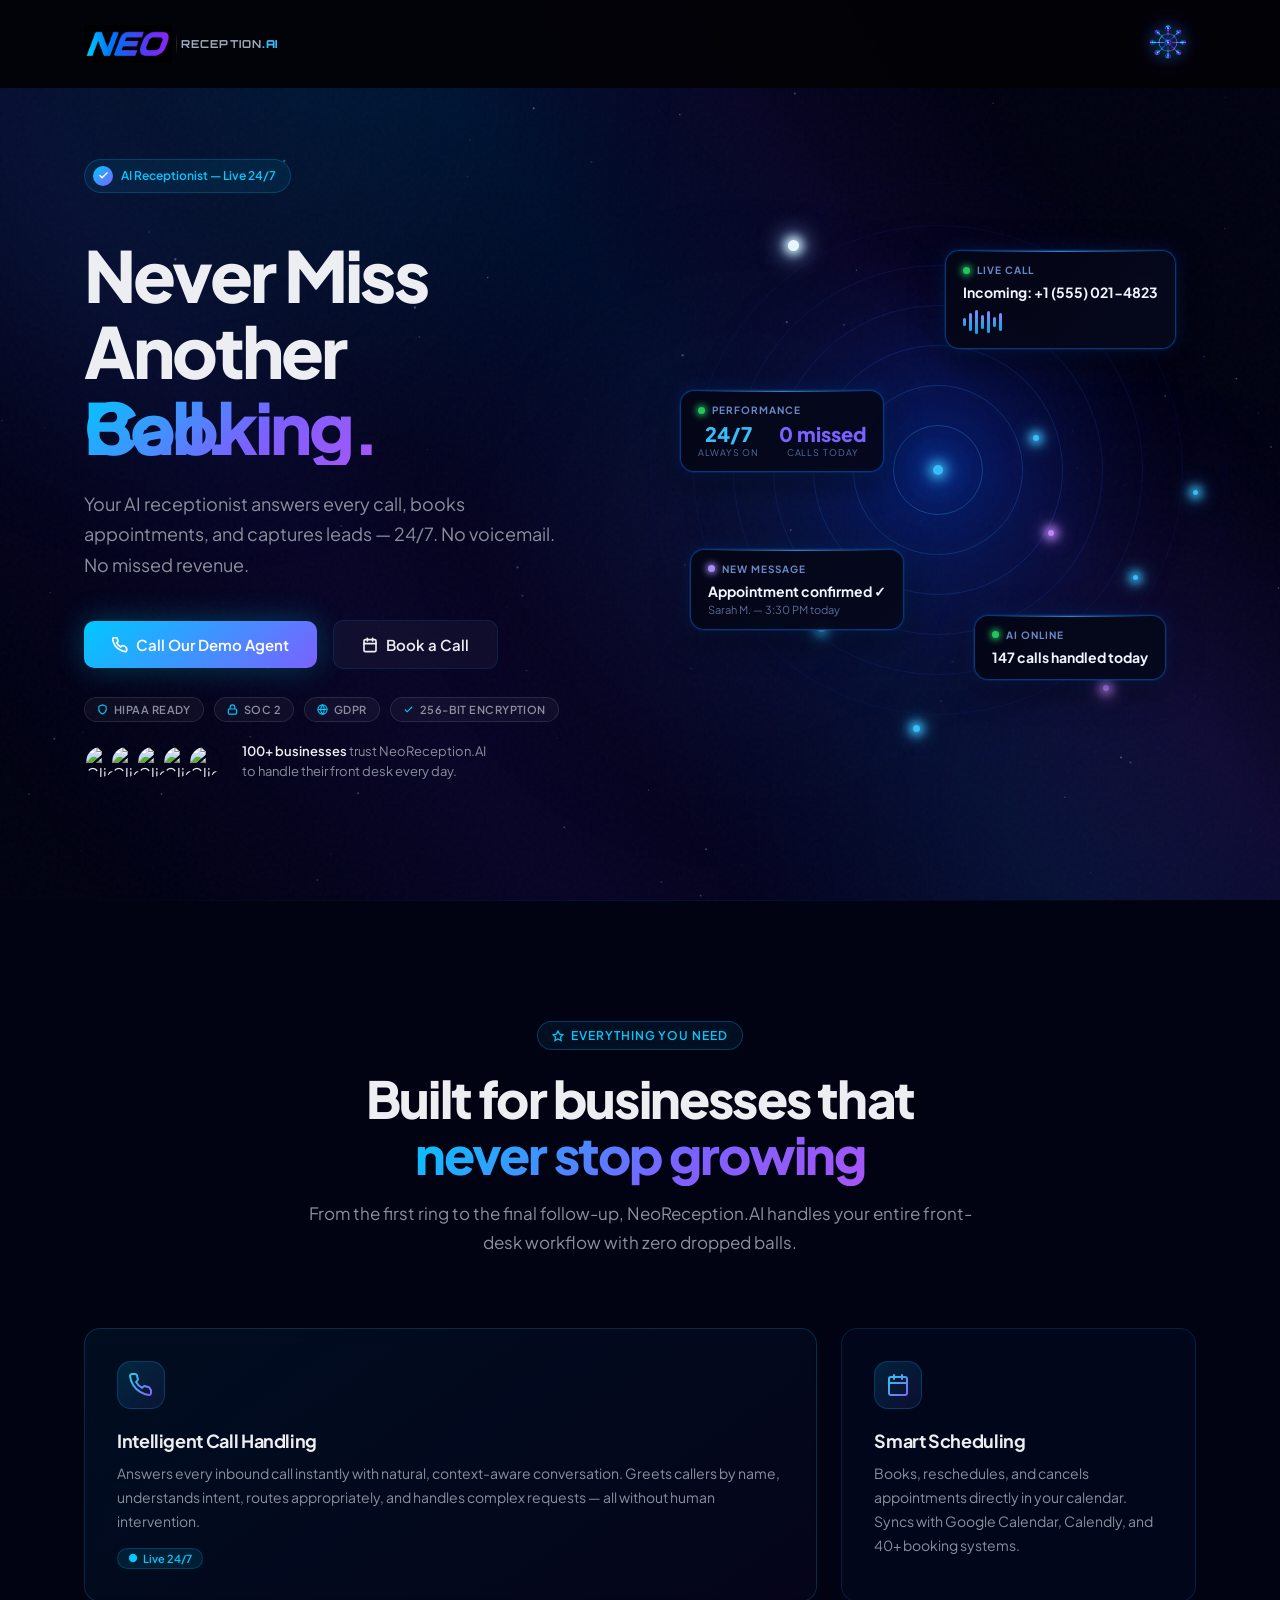
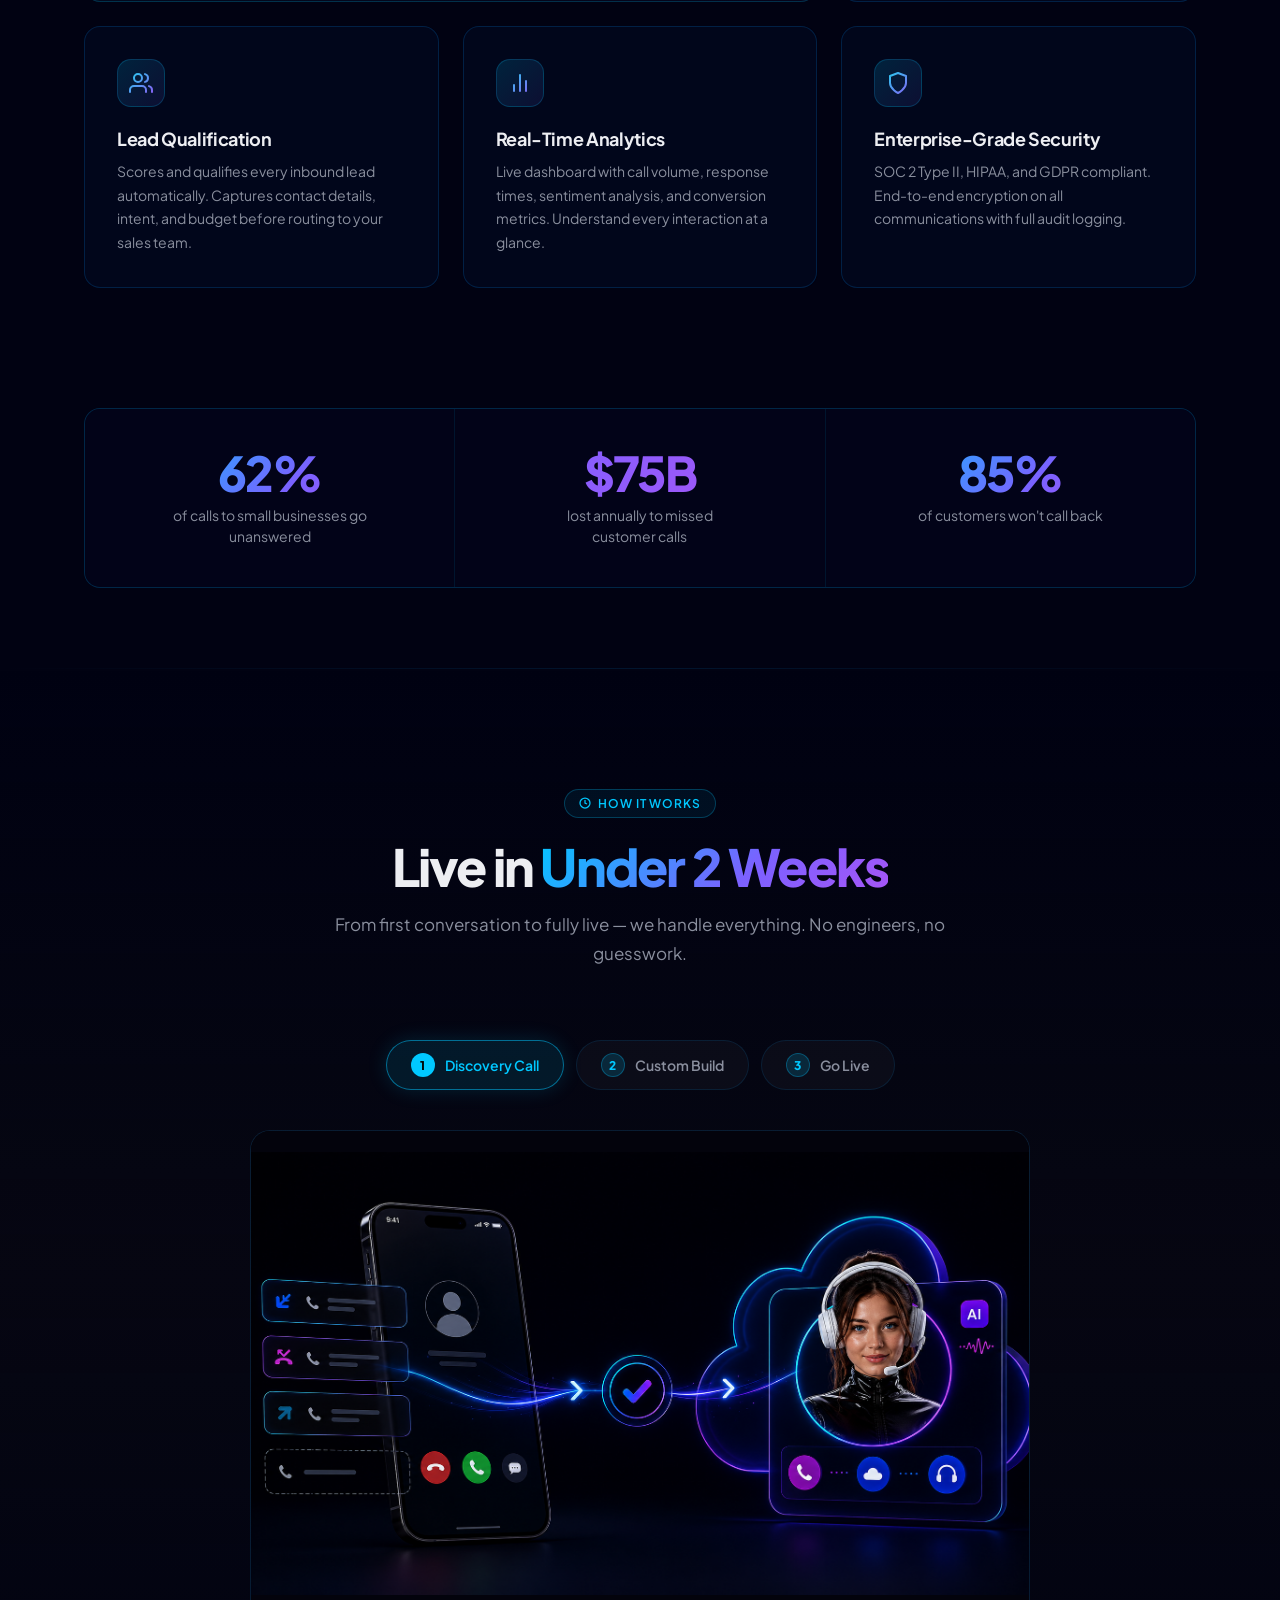
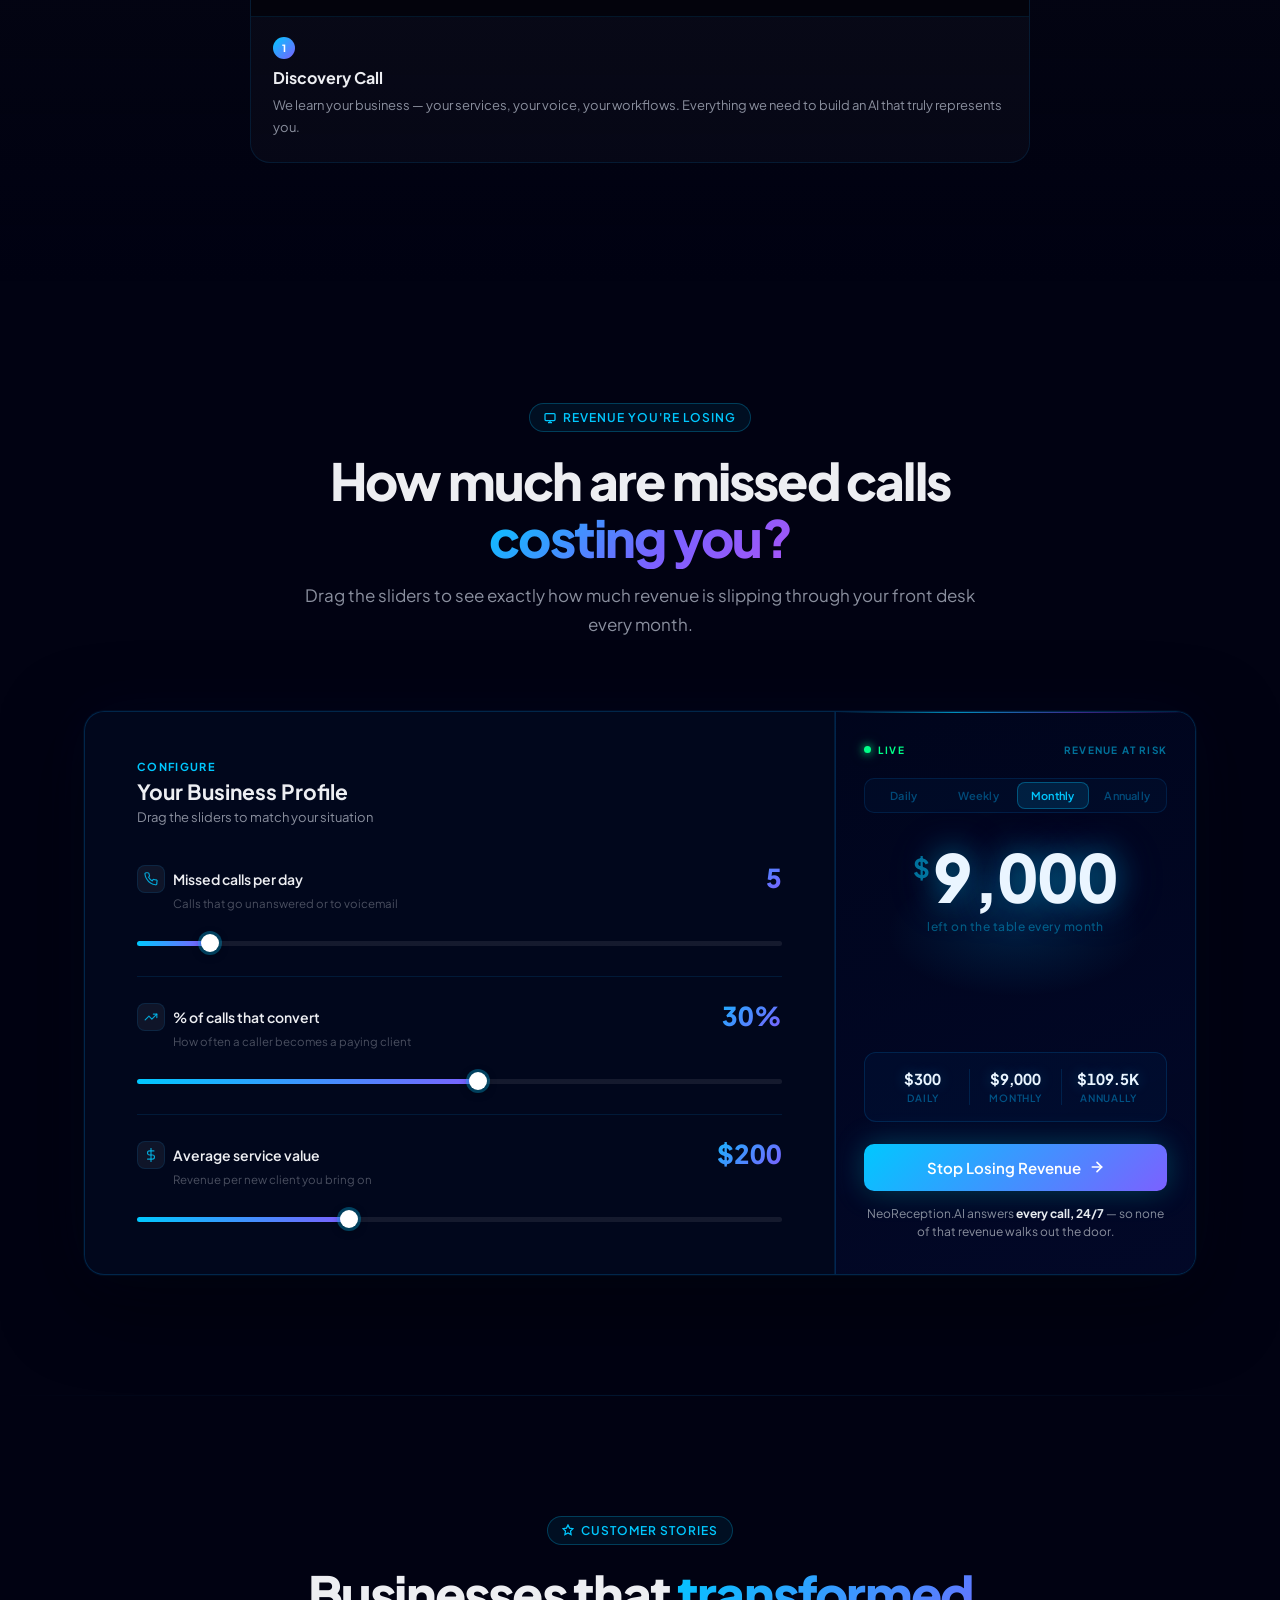
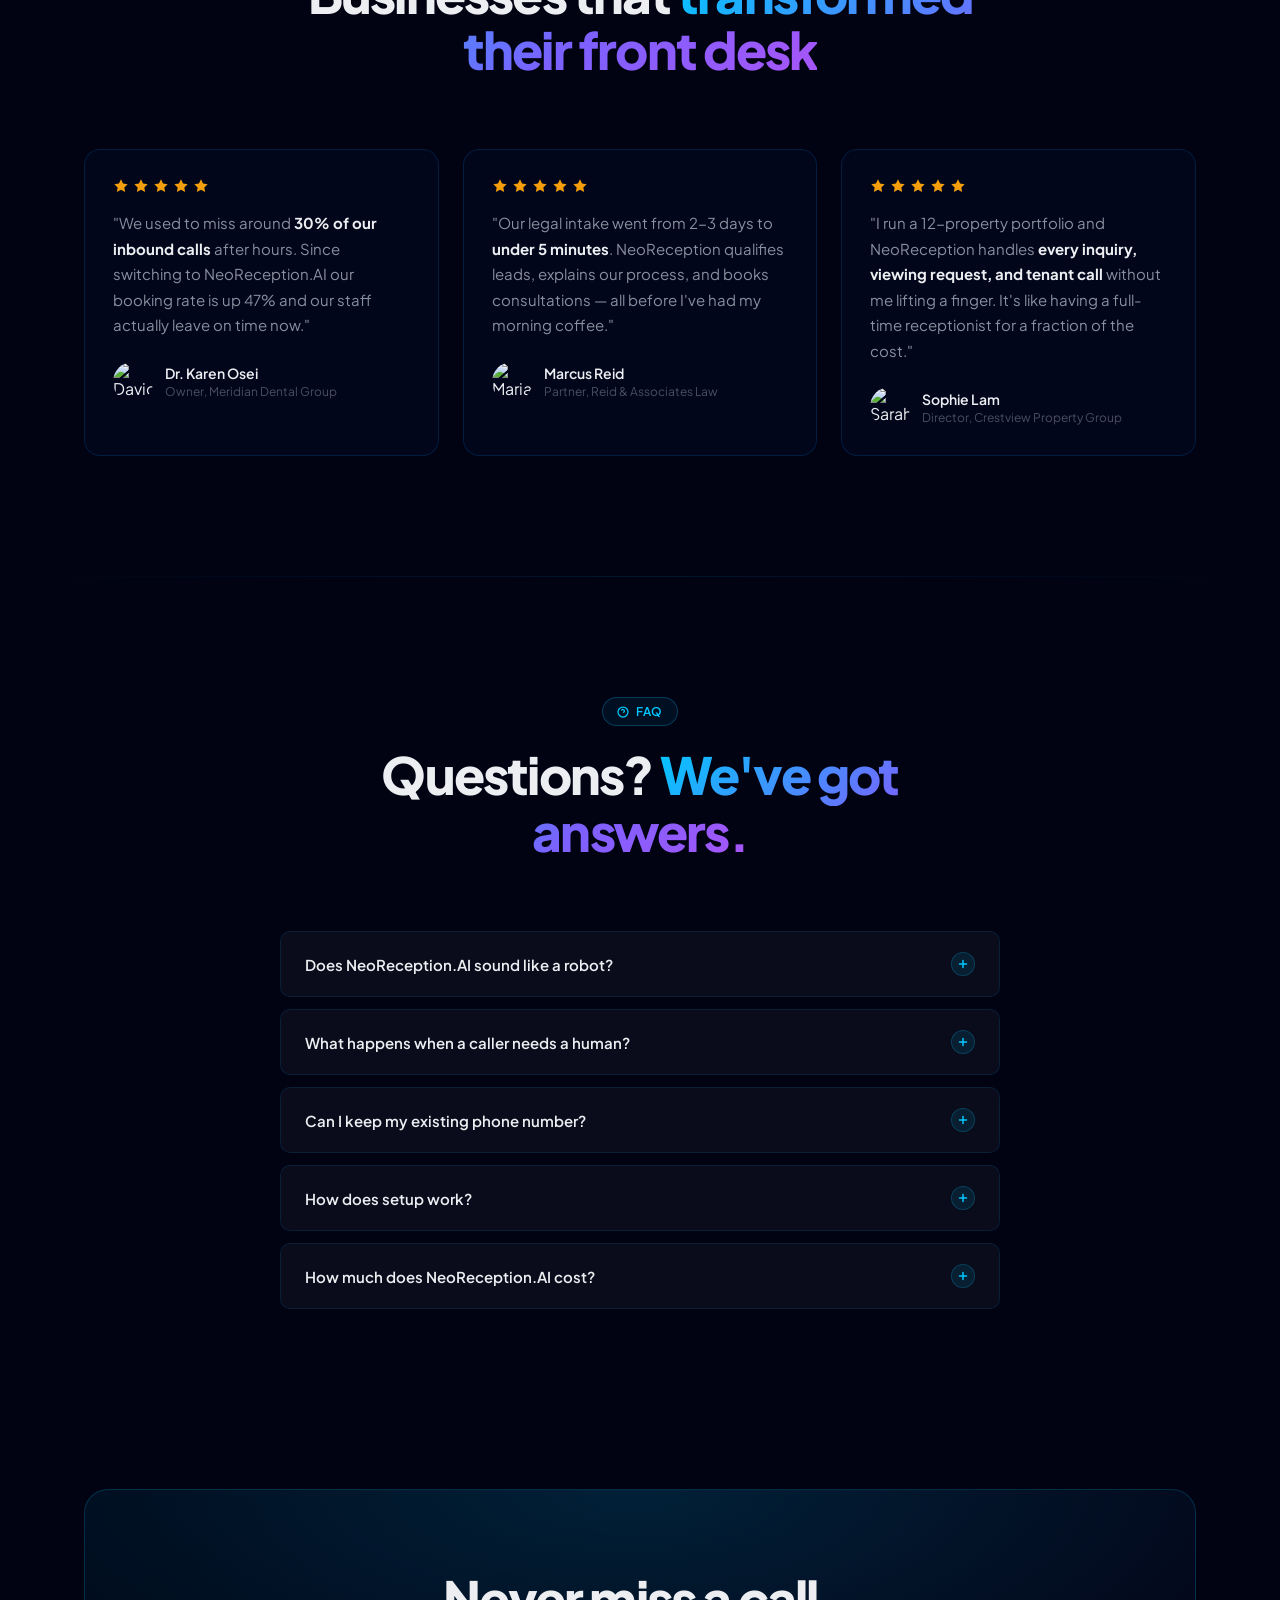
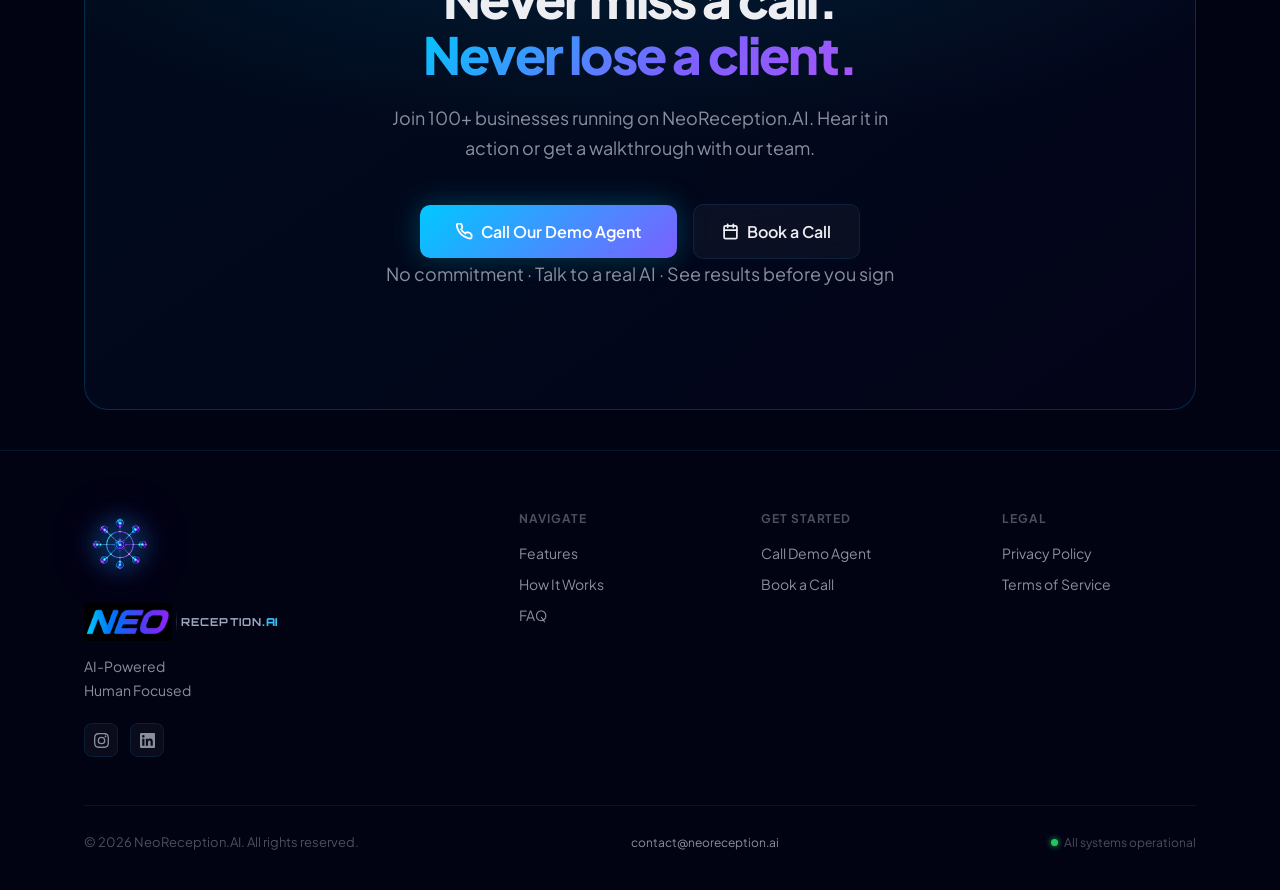
==== index.html @ f6f769c9 "Switch to transparent-bg logo PNG, remove mix-blend-mode, bigger size Use Neo_New_Logo_Symbol-remove" ====
<!DOCTYPE html>
<html lang="en">
<head>
  <meta charset="UTF-8" />
  <meta name="viewport" content="width=device-width, initial-scale=1.0" />
  <title>NeoReception.AI — The Future of Front Desk</title>
  <link rel="preconnect" href="https://fonts.googleapis.com" />
  <link rel="preconnect" href="https://fonts.gstatic.com" crossorigin />
  <link href="https://fonts.googleapis.com/css2?family=Plus+Jakarta+Sans:ital,wght@0,300;0,400;0,500;0,600;0,700;0,800;1,400&family=Exo+2:ital,wght@1,800&family=Orbitron:wght@700;900&display=swap" rel="stylesheet" />
  <style>
    *, *::before, *::after { box-sizing: border-box; margin: 0; padding: 0; }

    :root {
      --bg-deep:    #010212;
      --bg-base:    #020318;
      --bg-elevated:#040522;
      --bg-card:    rgba(255,255,255,0.04);
      --border:     rgba(0,160,255,0.12);
      --border-hi:  rgba(0,200,255,0.22);
      --fg:         #EDEEF2;
      --fg-muted:   #8A8F9E;
      --fg-subtle:  #4A4F60;
      --accent:     #00C8FF;
      --accent-2:   #7B61FF;
      --accent-3:   #A855F7;
      --glow-cyan:  rgba(0,200,255,0.18);
      --glow-violet:rgba(123,97,255,0.18);
      --radius:     16px;
      --radius-sm:  10px;
      --ease:       cubic-bezier(0.16,1,0.3,1);
      --font:       'Plus Jakarta Sans', sans-serif;
    }

    html { scroll-behavior: smooth; }

    /* ─── WORD CYCLE ─── */
    .word-cycle {
      display: inline-grid;
    }
    .word-cycle .word {
      grid-area: 1/1;
      opacity: 0;
      transition: opacity 0.55s var(--ease);
      white-space: nowrap;
      background: linear-gradient(135deg, var(--accent) 0%, var(--accent-2) 60%, var(--accent-3) 100%);
      -webkit-background-clip: text;
      -webkit-text-fill-color: transparent;
      background-clip: text;
    }
    .word-cycle .word.active  { opacity: 1; }
    .word-cycle .word.leaving { opacity: 0; }

    /* ─── TRUST BADGES ─── */
    .trust-badges {
      display: flex;
      align-items: center;
      gap: 10px;
      flex-wrap: wrap;
      margin-top: 28px;
    }
    .trust-badge {
      display: flex;
      align-items: center;
      gap: 6px;
      padding: 5px 12px;
      border: 1px solid rgba(255,255,255,0.1);
      border-radius: 999px;
      background: rgba(255,255,255,0.04);
      font-size: 11px;
      font-weight: 600;
      color: var(--fg-muted);
      letter-spacing: 0.04em;
      text-transform: uppercase;
      transition: border-color 0.2s, color 0.2s;
    }
    .trust-badge:hover { border-color: rgba(0,200,255,0.3); color: var(--fg); }
    .trust-badge svg { color: var(--accent); flex-shrink: 0; }

    /* ─── COUNTER ─── */
    .counter { display: inline-block; }

    /* ─── CARD GLOW BORDER ─── */
    .feat-card {
      --glow: 0;
    }
    .feat-card::after {
      content: '';
      position: absolute;
      inset: -1px;
      border-radius: calc(var(--radius) + 1px);
      background: linear-gradient(135deg, rgba(0,200,255,var(--glow)), rgba(123,97,255,var(--glow)));
      z-index: -1;
      transition: --glow 0.3s;
      pointer-events: none;
    }

    /* ─── GRADIENT LINE DIVIDER ─── */
    .glow-line {
      height: 1px;
      background: linear-gradient(to right, transparent, rgba(0,200,255,0.4), rgba(123,97,255,0.4), transparent);
      margin: 0;
      border: none;
    }

    /* ─── HERO BADGE ─── */
    .hero-badge {
      display: inline-flex;
      align-items: center;
      gap: 8px;
      background: rgba(0,200,255,0.08);
      border: 1px solid rgba(0,200,255,0.2);
      border-radius: 999px;
      padding: 6px 14px 6px 8px;
      font-size: 12px;
      font-weight: 600;
      color: var(--accent);
      margin-bottom: 20px;
      animation: badge-pulse 3s ease-in-out infinite;
    }
    .hero-badge-dot {
      width: 20px;
      height: 20px;
      border-radius: 50%;
      background: linear-gradient(135deg, var(--accent), var(--accent-2));
      display: flex;
      align-items: center;
      justify-content: center;
      flex-shrink: 0;
    }
    @keyframes badge-pulse {
      0%,100% { box-shadow: 0 0 0 0 rgba(0,200,255,0.3); }
      50%      { box-shadow: 0 0 0 6px rgba(0,200,255,0); }
    }

    /* ─── SCROLL PROGRESS BAR ─── */
    .scroll-progress {
      position: fixed;
      top: 0;
      left: 0;
      height: 2px;
      background: linear-gradient(to right, var(--accent), var(--accent-2), var(--accent-3));
      z-index: 200;
      width: 0%;
      transition: width 0.1s linear;
    }

    body {
      font-family: var(--font);
      background: var(--bg-deep);
      color: var(--fg);
      overflow-x: hidden;
      -webkit-font-smoothing: antialiased;
    }

    /* ─── SCROLLBAR ─── */
    ::-webkit-scrollbar { width: 6px; }
    ::-webkit-scrollbar-track { background: var(--bg-base); }
    ::-webkit-scrollbar-thumb { background: rgba(0,200,255,0.3); border-radius: 3px; }

    /* ─── SELECTION ─── */
    ::selection { background: rgba(0,200,255,0.25); color: #fff; }

    /* ─── NOISE OVERLAY ─── */
    body::before {
      content: '';
      position: fixed;
      inset: 0;
      background-image: url("data:image/svg+xml,%3Csvg viewBox='0 0 256 256' xmlns='http://www.w3.org/2000/svg'%3E%3Cfilter id='n'%3E%3CfeTurbulence type='fractalNoise' baseFrequency='0.9' numOctaves='4' stitchTiles='stitch'/%3E%3C/filter%3E%3Crect width='100%25' height='100%25' filter='url(%23n)' opacity='1'/%3E%3C/svg%3E");
      opacity: 0.025;
      pointer-events: none;
      z-index: 0;
    }

    /* ─── AMBIENT BLOBS ─── */
    .blob-wrap {
      position: fixed;
      inset: 0;
      pointer-events: none;
      overflow: hidden;
      z-index: 0;
    }
    .blob {
      position: absolute;
      border-radius: 50%;
      filter: blur(120px);
      opacity: 0.08;
      animation: float 20s ease-in-out infinite;
    }
    .blob-1 { width: 600px; height: 600px; background: var(--accent);   top: -200px; left: -100px; animation-duration: 22s; }
    .blob-2 { width: 500px; height: 500px; background: var(--accent-2); bottom: -150px; right: -100px; animation-duration: 18s; animation-delay: -7s; }
    .blob-3 { width: 350px; height: 350px; background: var(--accent-3); top: 40%; left: 45%; animation-duration: 26s; animation-delay: -12s; }

    @keyframes float {
      0%,100% { transform: translate(0,0) scale(1); }
      33%      { transform: translate(40px,-30px) scale(1.05); }
      66%      { transform: translate(-25px,25px) scale(0.97); }
    }

    /* ─── UTILITY ─── */
    .container { width: 100%; max-width: 1160px; margin: 0 auto; padding: 0 24px; position: relative; z-index: 1; }
    .gradient-text {
      background: linear-gradient(135deg, var(--accent) 0%, var(--accent-2) 60%, var(--accent-3) 100%);
      -webkit-background-clip: text;
      -webkit-text-fill-color: transparent;
      background-clip: text;
    }
    .tag {
      display: inline-flex;
      align-items: center;
      gap: 7px;
      font-size: 12px;
      font-weight: 600;
      letter-spacing: 0.08em;
      text-transform: uppercase;
      color: var(--accent);
      border: 1px solid rgba(0,200,255,0.25);
      background: rgba(0,200,255,0.07);
      padding: 6px 14px;
      border-radius: 999px;
    }
    .tag svg { flex-shrink: 0; }

    /* ─── BUTTONS ─── */
    .btn {
      display: inline-flex;
      align-items: center;
      gap: 8px;
      padding: 14px 28px;
      border-radius: var(--radius-sm);
      font-family: var(--font);
      font-size: 15px;
      font-weight: 600;
      cursor: pointer;
      transition: all 0.25s var(--ease);
      text-decoration: none;
      border: none;
      position: relative;
      overflow: hidden;
    }
    .btn::after {
      content: '';
      position: absolute;
      inset: 0;
      background: rgba(255,255,255,0);
      transition: background 0.2s;
    }
    .btn:hover::after { background: rgba(255,255,255,0.05); }
    .btn:active { transform: scale(0.98); }

    .btn-primary {
      background: linear-gradient(135deg, var(--accent) 0%, var(--accent-2) 100%);
      color: #fff;
      box-shadow: 0 0 30px rgba(0,200,255,0.3), 0 4px 20px rgba(0,0,0,0.4);
    }
    .btn-primary::before {
      content: '';
      position: absolute;
      top: 0; left: -100%;
      width: 60%;
      height: 100%;
      background: linear-gradient(90deg, transparent, rgba(255,255,255,0.18), transparent);
      transform: skewX(-20deg);
      transition: none;
    }
    .btn-primary:hover::before { left: 160%; transition: left 0.55s ease; }
    .btn-primary:hover { box-shadow: 0 0 50px rgba(0,200,255,0.45), 0 6px 30px rgba(0,0,0,0.5); transform: translateY(-1px); }

    .btn-ghost {
      background: var(--bg-card);
      color: var(--fg);
      border: 1px solid var(--border);
      backdrop-filter: blur(12px);
    }
    .btn-ghost:hover { border-color: var(--border-hi); background: rgba(255,255,255,0.07); }

    /* ─── NAV ─── */
    nav {
      position: fixed;
      top: 0;
      left: 0;
      right: 0;
      z-index: 100;
      padding: 16px 0;
      background: rgba(3,3,6,0.92);
      backdrop-filter: blur(20px);
      -webkit-backdrop-filter: blur(20px);
      transition: all 0.4s var(--ease);
    }
    nav.scrolled {
      background: rgba(3,3,6,0.97);
      border-bottom: 1px solid var(--border);
      padding: 12px 0;
    }
    .nav-inner {
      display: flex;
      align-items: center;
      justify-content: space-between;
    }
    .logo {
      display: flex;
      align-items: center;
      gap: 3px;
      text-decoration: none;
    }
    .logo-img-wrap {
      display: inline-flex;
      align-items: center;
      line-height: 0;
      flex-shrink: 0;
    }
    .logo-img {
      height: 38px;
      width: auto;
      display: block;
    }
    /* Keep these for footer fallback / legacy */
    .logo-neo {
      font-family: 'Exo 2', sans-serif;
      font-size: 36px;
      font-weight: 800;
      font-style: italic;
      letter-spacing: -0.02em;
      background: linear-gradient(90deg, #00D4FF 0%, #0055FF 42%, #7B2FFF 100%);
      -webkit-background-clip: text;
      -webkit-text-fill-color: transparent;
      background-clip: text;
      line-height: 1;
    }
    .logo-sep {
      width: 1px;
      height: 22px;
      background: linear-gradient(to bottom, transparent, rgba(255,255,255,0.15), transparent);
      flex-shrink: 0;
      margin: 0 1px;
    }
    .logo-name {
      display: flex;
      flex-direction: row;
      align-items: baseline;
      gap: 0;
      line-height: 1;
    }
    .logo-reception {
      font-family: 'Orbitron', sans-serif;
      font-size: 11px;
      font-weight: 700;
      color: rgba(210,225,245,0.75);
      letter-spacing: 0.1em;
      text-transform: uppercase;
    }
    .logo-ai {
      font-family: 'Orbitron', sans-serif;
      font-size: 11px;
      font-weight: 900;
      color: #38BDF8;
      letter-spacing: 0.06em;
      text-transform: uppercase;
    }
    .nav-links {
      display: flex;
      align-items: center;
      gap: 32px;
      list-style: none;
    }
    .nav-links a {
      font-size: 14px;
      font-weight: 500;
      color: var(--fg-muted);
      text-decoration: none;
      transition: color 0.2s;
    }
    .nav-links a:hover { color: var(--fg); }
    .nav-cta { display: flex; align-items: center; gap: 12px; }

    /* ─── HERO ─── */
    .hero {
      min-height: 100vh;
      display: flex;
      align-items: center;
      padding: 140px 0 100px;
      position: relative;
    }
    .hero-grid {
      display: grid;
      grid-template-columns: 1fr 1fr;
      gap: 80px;
      align-items: center;
    }
    .hero-eyebrow { margin-bottom: 24px; }
    .hero h1 {
      font-size: clamp(40px, 5.5vw, 72px);
      font-weight: 800;
      line-height: 1.08;
      letter-spacing: -0.04em;
      margin-bottom: 24px;
    }
    .hero-desc {
      font-size: 18px;
      color: var(--fg-muted);
      line-height: 1.7;
      max-width: 480px;
      margin-bottom: 40px;
    }
    .hero-actions {
      display: flex;
      align-items: center;
      gap: 16px;
      flex-wrap: wrap;
    }
    .hero-trust {
      margin-top: 48px;
      display: flex;
      align-items: center;
      gap: 20px;
      flex-wrap: wrap;
    }
    .trust-avatars {
      display: flex;
      align-items: center;
    }
    .trust-avatar {
      width: 34px;
      height: 34px;
      border-radius: 50%;
      border: 2px solid var(--bg-base);
      margin-left: -8px;
      overflow: hidden;
      flex-shrink: 0;
    }
    .trust-avatar img {
      width: 100%;
      height: 100%;
      object-fit: cover;
      display: block;
    }
    .trust-avatar:first-child { margin-left: 0; }
    .trust-text { font-size: 13px; color: var(--fg-muted); line-height: 1.5; }
    .trust-text strong { color: var(--fg); font-weight: 600; }

    /* ─── HERO VISUAL ─── */
    .hero-visual {
      position: relative;
      height: 560px;
      display: flex;
      align-items: center;
      justify-content: center;
      overflow: visible;
    }
    .hero-avatar {
      position: absolute;
      height: 120%;
      width: auto;
      bottom: -10%;
      left: 50%;
      transform: translateX(-50%);
      z-index: 2;
      mix-blend-mode: screen;
      pointer-events: none;
    }
    /* ─── AMBIENT GLOW ─── */
    /* ─── AMBIENT GLOW ─── */
    .orb-ambient {
      position: absolute;
      width: 380px;
      height: 380px;
      border-radius: 50%;
      background: radial-gradient(circle, rgba(0,70,220,0.42) 0%, rgba(0,50,180,0.22) 35%, rgba(0,30,140,0.07) 65%, transparent 80%);
      filter: blur(40px);
      animation: pulse-orb 7s ease-in-out infinite;
    }
    /* ─── CENTER DOT ─── */
    .orb {
      position: absolute;
      width: 10px;
      height: 10px;
      border-radius: 50%;
      background: #38BDF8;
      box-shadow:
        0 0 12px 4px rgba(56,189,248,0.95),
        0 0 30px 8px rgba(30,130,255,0.55),
        0 0 60px 16px rgba(10,80,230,0.25);
      z-index: 10;
      animation: pulse-orb 4s ease-in-out infinite;
    }
    @keyframes pulse-orb {
      0%,100% { opacity: 0.85; transform: scale(1); }
      50%      { opacity: 1;   transform: scale(1.1); }
    }

    /* ─── CONCENTRIC RINGS ─── */
    .orb-ring {
      position: absolute;
      border-radius: 50%;
      border: 1px solid rgba(50,110,255,0.22);
    }
    .r1 { width:  90px; height:  90px; animation: spin 60s  linear infinite;         border-color: rgba(56,189,248,0.28); }
    .r2 { width: 170px; height: 170px; animation: spin 90s  linear infinite reverse; border-color: rgba(50,150,255,0.22); }
    .r3 { width: 250px; height: 250px; animation: spin 120s linear infinite;         border-color: rgba(45,130,255,0.19); }
    .r4 { width: 330px; height: 330px; animation: spin 100s linear infinite reverse; border-color: rgba(40,110,255,0.15); }
    .r5 { width: 410px; height: 410px; animation: spin 140s linear infinite;         border-color: rgba(35, 92,230,0.12); }
    .r6 { width: 490px; height: 490px; animation: spin 115s linear infinite reverse; border-color: rgba(28, 76,210,0.09); }
    .r7 { width: 575px; height: 575px; animation: spin 170s linear infinite;         border-color: rgba(22, 60,190,0.07); }

    /* ─── GLOW DOTS ─── */
    .orb-dot {
      position: absolute;
      border-radius: 50%;
      z-index: 5;
      animation: dot-pulse 4s ease-in-out infinite;
    }
    .orb-dot.c { background: #38BDF8; box-shadow: 0 0 8px 4px rgba(56,189,248,0.85), 0 0 18px 6px rgba(56,189,248,0.4); }
    .orb-dot.p { background: #C084FC; box-shadow: 0 0 8px 4px rgba(192,132,252,0.85), 0 0 18px 6px rgba(192,132,252,0.4); }
    .orb-dot.w { background: #e8f6ff; box-shadow: 0 0 10px 4px rgba(210,240,255,0.95), 0 0 22px 8px rgba(150,200,255,0.55); }
    .d1  { width:11px; height:11px; top:calc(50% - 230px); left:calc(50% - 150px); animation-delay:0s; }
    .d2  { width: 8px; height: 8px; top:calc(50% - 190px); left:calc(50% + 200px); animation-delay:1.3s; }
    .d3  { width: 8px; height: 8px; top:calc(50% -  50px); left:calc(50% - 210px); animation-delay:0.7s; }
    .d4  { width: 6px; height: 6px; top:calc(50% -  35px); left:calc(50% +  95px); animation-delay:2.0s; }
    .d5  { width: 6px; height: 6px; top:calc(50% +  60px); left:calc(50% + 110px); animation-delay:0.4s; }
    .d6  { width: 7px; height: 7px; top:calc(50% + 155px); left:calc(50% - 120px); animation-delay:1.7s; }
    .d7  { width: 5px; height: 5px; top:calc(50% + 105px); left:calc(50% + 195px); animation-delay:0.9s; }
    .d8  { width: 7px; height: 7px; top:calc(50% + 255px); left:calc(50% -  25px); animation-delay:2.5s; }
    .d9  { width: 6px; height: 6px; top:calc(50% + 215px); left:calc(50% + 165px); animation-delay:1.1s; }
    .d10 { width: 5px; height: 5px; top:calc(50% +  20px); left:calc(50% + 255px); animation-delay:3.1s; }
    @keyframes dot-pulse {
      0%,100% { opacity: 0.55; transform: scale(1); }
      50%      { opacity: 1;   transform: scale(1.5); }
    }

    .ai-core {
      position: relative;
      z-index: 2;
      width: 120px;
      height: 120px;
      border-radius: 32px;
      background: linear-gradient(145deg, rgba(0,200,255,0.2), rgba(123,97,255,0.2));
      border: 1px solid rgba(0,200,255,0.3);
      backdrop-filter: blur(20px);
      display: flex;
      align-items: center;
      justify-content: center;
      box-shadow: 0 0 60px rgba(0,200,255,0.25), 0 0 120px rgba(123,97,255,0.15);
      animation: breathe 3s ease-in-out infinite;
    }
    @keyframes breathe {
      0%,100% { box-shadow: 0 0 60px rgba(0,200,255,0.25), 0 0 120px rgba(123,97,255,0.15); }
      50%      { box-shadow: 0 0 100px rgba(0,200,255,0.4),  0 0 180px rgba(123,97,255,0.25); }
    }

    /* ─── FLOATING CARDS ─── */
    .float-card {
      position: absolute;
      background: linear-gradient(135deg, rgba(4,6,22,0.96) 0%, rgba(6,8,28,0.94) 100%);
      border: 1px solid rgba(0,120,255,0.45);
      border-radius: 14px;
      backdrop-filter: blur(24px);
      -webkit-backdrop-filter: blur(24px);
      padding: 13px 17px;
      font-size: 13px;
      white-space: nowrap;
      z-index: 8;
      box-shadow:
        0 0 0 1px rgba(80,160,255,0.08),
        0 0 18px rgba(0,100,255,0.18),
        0 8px 32px rgba(0,0,0,0.55);
    }
    /* neon top-edge accent line */
    .float-card::before {
      content: '';
      position: absolute;
      top: 0; left: 16px; right: 16px;
      height: 1px;
      background: linear-gradient(to right, transparent, rgba(80,180,255,0.7), transparent);
      border-radius: 1px;
    }
    .fc-call  { top: 60px;  right: 20px;  animation: fc-float 5s ease-in-out infinite; }
    .fc-msg   { bottom: 120px; left: 10px; animation: fc-float 6s ease-in-out infinite 1.5s; }
    .fc-stats { top: 200px; left: 0px;    animation: fc-float 7s ease-in-out infinite 0.7s; }
    .fc-live  { bottom: 70px; right: 30px; animation: fc-float 4.5s ease-in-out infinite 2s; }

    @keyframes fc-float {
      0%,100% { transform: translateY(0px); }
      50%      { transform: translateY(-8px); }
    }
    .fc-header { display: flex; align-items: center; gap: 7px; margin-bottom: 7px; }
    .fc-dot { width: 7px; height: 7px; border-radius: 50%; background: #22c55e; box-shadow: 0 0 6px 2px rgba(34,197,94,0.8); animation: blink 1.5s ease-in-out infinite; flex-shrink: 0; }
    .fc-dot.yellow { background: #a78bfa; box-shadow: 0 0 6px 2px rgba(167,139,250,0.8); }
    @keyframes blink { 0%,100%{opacity:1} 50%{opacity:0.45} }
    .fc-label { font-size: 10px; font-weight: 700; color: rgba(140,180,255,0.75); text-transform: uppercase; letter-spacing: 0.1em; }
    .fc-value { font-weight: 700; color: #f0f6ff; font-size: 14px; line-height: 1.3; }
    .fc-sub   { font-size: 11px; color: rgba(160,190,255,0.55); margin-top: 3px; }
    .waveform {
      display: flex;
      align-items: center;
      gap: 3px;
      height: 26px;
      margin-top: 8px;
    }
    .wave-bar {
      width: 3px;
      border-radius: 2px;
      background: linear-gradient(to top, #0ea5e9, #818cf8);
      animation: wave 1.2s ease-in-out infinite;
    }
    .wave-bar:nth-child(1){height:8px;animation-delay:0s}
    .wave-bar:nth-child(2){height:18px;animation-delay:0.1s}
    .wave-bar:nth-child(3){height:24px;animation-delay:0.2s}
    .wave-bar:nth-child(4){height:14px;animation-delay:0.3s}
    .wave-bar:nth-child(5){height:22px;animation-delay:0.15s}
    .wave-bar:nth-child(6){height:10px;animation-delay:0.25s}
    .wave-bar:nth-child(7){height:18px;animation-delay:0.05s}
    @keyframes wave {
      0%,100% { transform: scaleY(1); }
      50%      { transform: scaleY(0.35); }
    }
    .stat-row { display: flex; gap: 20px; }
    .stat-item { text-align: center; }
    .stat-item .n { font-size: 20px; font-weight: 800; color: #38BDF8; line-height: 1.1; }
    .stat-item .l { font-size: 9px; color: rgba(140,180,255,0.6); text-transform: uppercase; letter-spacing: 0.1em; margin-top: 2px; }

    @keyframes spin { from{transform:rotate(0deg)} to{transform:rotate(360deg)} }

    /* ─── MARQUEE / LOGOS ─── */
    .logos-section {
      padding: 40px 0 60px;
      position: relative;
      z-index: 1;
    }
    .logos-label {
      text-align: center;
      font-size: 13px;
      font-weight: 500;
      color: var(--fg-subtle);
      letter-spacing: 0.08em;
      text-transform: uppercase;
      margin-bottom: 32px;
    }
    .marquee-outer {
      overflow: hidden;
      mask-image: linear-gradient(to right, transparent 0%, black 15%, black 85%, transparent 100%);
    }
    .marquee-track {
      display: flex;
      gap: 48px;
      animation: marquee 25s linear infinite;
      width: max-content;
    }
    .marquee-track:hover { animation-play-state: paused; }
    @keyframes marquee { from{transform:translateX(0)} to{transform:translateX(-50%)} }
    .logo-chip {
      display: flex;
      align-items: center;
      gap: 10px;
      padding: 10px 22px;
      border: 1px solid var(--border);
      border-radius: 999px;
      background: var(--bg-card);
      font-size: 13px;
      font-weight: 600;
      color: var(--fg-muted);
      white-space: nowrap;
      transition: border-color 0.2s, color 0.2s;
    }
    .logo-chip:hover { border-color: var(--border-hi); color: var(--fg); }

    /* ─── SECTION COMMON ─── */
    section { padding: 120px 0; position: relative; z-index: 1; }
    .section-header { text-align: center; max-width: 680px; margin: 0 auto 72px; }
    .section-header .tag { margin-bottom: 20px; }
    .section-header h2 {
      font-size: clamp(32px, 4vw, 52px);
      font-weight: 800;
      letter-spacing: -0.035em;
      line-height: 1.1;
      margin-bottom: 16px;
    }
    .section-header p {
      font-size: 17px;
      color: var(--fg-muted);
      line-height: 1.7;
    }

    /* ─── FEATURES ─── */
    .features-grid {
      display: grid;
      grid-template-columns: repeat(3, 1fr);
      gap: 24px;
    }
    .feat-card {
      background: rgba(2,8,30,0.85);
      border: 1px solid rgba(0,150,255,0.18);
      border-radius: var(--radius);
      padding: 32px;
      transition: all 0.3s var(--ease);
      position: relative;
      overflow: hidden;
      backdrop-filter: blur(8px);
    }
    .feat-card::before {
      content: '';
      position: absolute;
      inset: 0;
      background: linear-gradient(135deg, rgba(0,200,255,0.04) 0%, transparent 60%);
      opacity: 0;
      transition: opacity 0.3s;
    }
    .feat-card:hover {
      border-color: rgba(0,200,255,0.38);
      transform: translateY(-4px);
      box-shadow: 0 20px 60px rgba(0,0,0,0.45), 0 0 30px rgba(0,150,255,0.12);
    }
    .feat-card:hover::before { opacity: 1; }
    .feat-card.featured {
      border-color: rgba(0,200,255,0.2);
      background: linear-gradient(145deg, rgba(0,200,255,0.06), rgba(123,97,255,0.04));
      grid-column: span 2;
    }
    .feat-icon {
      width: 48px;
      height: 48px;
      border-radius: 14px;
      background: linear-gradient(135deg, rgba(0,200,255,0.15), rgba(123,97,255,0.1));
      border: 1px solid rgba(0,200,255,0.2);
      display: flex;
      align-items: center;
      justify-content: center;
      margin-bottom: 20px;
      color: var(--accent);
    }
    .feat-card h3 {
      font-size: 18px;
      font-weight: 700;
      margin-bottom: 10px;
      letter-spacing: -0.02em;
    }
    .feat-card p {
      font-size: 14px;
      color: var(--fg-muted);
      line-height: 1.7;
    }
    .feat-badge {
      display: inline-flex;
      align-items: center;
      gap: 5px;
      font-size: 11px;
      font-weight: 600;
      color: var(--accent);
      background: rgba(0,200,255,0.1);
      border: 1px solid rgba(0,200,255,0.2);
      padding: 3px 10px;
      border-radius: 999px;
      margin-top: 14px;
    }

    /* ─── HOW IT WORKS ─── */
    /* ─── HOW IT WORKS ─── */
    .hiw-section { background: linear-gradient(180deg, transparent, rgba(10,10,18,0.6), transparent); }

    /* ── Step Tab Buttons ── */
    .hiw-tabs {
      display: flex;
      gap: 12px;
      justify-content: center;
      margin-bottom: 40px;
      flex-wrap: wrap;
    }
    .hiw-tab {
      display: flex;
      align-items: center;
      gap: 10px;
      padding: 12px 24px;
      border-radius: 999px;
      border: 1px solid var(--border);
      background: rgba(255,255,255,0.03);
      color: var(--fg-muted);
      font-family: var(--font);
      font-size: 14px;
      font-weight: 600;
      cursor: pointer;
      transition: all 0.25s var(--ease);
      outline: none;
      white-space: nowrap;
    }
    .hiw-tab:hover {
      border-color: rgba(0,200,255,0.3);
      color: var(--fg);
      background: rgba(0,200,255,0.06);
    }
    .hiw-tab.active {
      border-color: rgba(0,200,255,0.5);
      background: rgba(0,200,255,0.1);
      color: var(--accent);
      box-shadow: 0 0 20px rgba(0,200,255,0.15);
    }
    .hiw-tab-num {
      width: 24px; height: 24px;
      border-radius: 50%;
      background: rgba(0,200,255,0.15);
      border: 1px solid rgba(0,200,255,0.3);
      color: var(--accent);
      font-size: 12px;
      font-weight: 800;
      display: flex; align-items: center; justify-content: center;
      flex-shrink: 0;
      transition: all 0.25s var(--ease);
    }
    .hiw-tab.active .hiw-tab-num {
      background: var(--accent);
      color: #000;
    }

    /* ── Card Display Area ── */
    .hiw-steps {
      position: relative;
      max-width: 780px;
      margin: 0 auto;
    }
    .hiw-step {
      background: rgba(255,255,255,0.025);
      border: 1px solid var(--border);
      border-radius: 20px;
      overflow: hidden;
      text-align: left;
      position: absolute;
      top: 0; left: 0; right: 0;
      opacity: 0;
      transform: translateY(24px) scale(0.98);
      pointer-events: none;
      transition: opacity 0.45s var(--ease), transform 0.45s var(--ease);
    }
    .hiw-step.active {
      opacity: 1;
      transform: translateY(0) scale(1);
      pointer-events: auto;
      position: relative;
    }
    .hiw-visual {
      height: 196px;
      background: rgba(4,4,12,0.95);
      border-bottom: 1px solid var(--border);
      position: relative;
      overflow: hidden;
      padding: 16px;
      display: flex;
      flex-direction: column;
      gap: 8px;
    }
    .hiw-visual-img {
      padding: 0;
      height: auto;
      aspect-ratio: 16 / 10;
    }
    .hiw-step-img {
      width: 100%;
      height: 100%;
      object-fit: contain;
      object-position: center center;
      display: block;
      background: rgba(4,4,12,0.95);
    }
    .hiw-step-content { padding: 20px 22px 24px; }
    .hiw-step-badge {
      display: flex; align-items: center; gap: 9px; margin-bottom: 8px;
    }
    .hiw-step-num {
      width: 22px; height: 22px; border-radius: 50%;
      background: linear-gradient(135deg, var(--accent), var(--accent-2));
      display: flex; align-items: center; justify-content: center;
      font-size: 10px; font-weight: 800; color: #fff; flex-shrink: 0;
    }
    .hiw-step h3 { font-size: 16px; font-weight: 700; margin-bottom: 7px; color: var(--fg); }
    .hiw-step p  { font-size: 13px; color: var(--fg-muted); line-height: 1.65; }

    /* ──────────────────────────────────────
       STEP 1 VISUAL: Stats dashboard
    ────────────────────────────────────── */
    .vis-row { display: flex; gap: 8px; flex: 1; }
    .vis-stat-card {
      flex: 1; padding: 10px 11px; border-radius: 12px;
      background: rgba(255,255,255,0.04);
      border: 1px solid rgba(255,255,255,0.07);
      display: flex; flex-direction: column; overflow: hidden; position: relative;
    }
    .vis-stat-title {
      font-size: 9px; font-weight: 700; letter-spacing: 0.07em; text-transform: uppercase;
      color: rgba(255,255,255,0.38); margin-bottom: 4px;
      display: flex; align-items: center; gap: 5px;
    }
    .vis-stat-num {
      font-size: 20px; font-weight: 800; line-height: 1; font-variant-numeric: tabular-nums;
    }
    .vis-stat-num.red { color: #ff6b6b; text-shadow: 0 0 16px rgba(255,80,80,0.5); }
    .vis-stat-num.teal {
      background: linear-gradient(135deg,#22D3EE,#818CF8);
      -webkit-background-clip:text; -webkit-text-fill-color:transparent; background-clip:text;
    }
    .vis-stat-sub { font-size: 9px; color: rgba(255,255,255,0.28); margin-top: 2px; }
    .vis-chart-area { flex: 1; position: relative; margin-top: 6px; }
    /* Line chart (declining) */
    .vis-line-svg { width: 100%; height: 100%; position: absolute; inset: 0; }
    /* Bar chart (growing) */
    .vis-bars { display: flex; align-items: flex-end; gap: 3px; height: 100%; padding-bottom: 2px; }
    .vis-bar {
      flex: 1; border-radius: 3px 3px 0 0;
      background: linear-gradient(to top, rgba(139,92,246,0.55), rgba(0,200,255,0.35));
    }
    /* Bottom metric pills */
    .vis-pills { display: flex; gap: 6px; }
    .vis-pill {
      flex: 1; padding: 5px 8px; border-radius: 8px; text-align: center;
      background: rgba(255,255,255,0.04); border: 1px solid rgba(255,255,255,0.07);
    }
    .vis-pill-val { font-size: 12px; font-weight: 800; font-variant-numeric: tabular-nums; }
    .vis-pill-val.green { color: #4ade80; }
    .vis-pill-val.blue { color: #22d3ee; }
    .vis-pill-label { font-size: 8.5px; color: rgba(255,255,255,0.3); text-transform: uppercase; letter-spacing: 0.05em; margin-top: 1px; }

    /* ──────────────────────────────────────
       STEP 2 VISUAL: Phone → AI flow
    ────────────────────────────────────── */
    .vis-flow-layout {
      display: flex; align-items: center; gap: 10px; height: 100%;
    }
    .vis-phone-frame {
      width: 68px; flex-shrink: 0;
      background: rgba(8,8,18,0.95);
      border: 1px solid rgba(255,255,255,0.1);
      border-radius: 12px;
      padding: 8px 7px;
      display: flex; flex-direction: column; gap: 5px;
      box-shadow: 0 0 0 1px rgba(255,255,255,0.04);
    }
    .vis-call-row {
      display: flex; align-items: center; gap: 5px;
      padding: 4px 5px; border-radius: 7px;
      background: rgba(255,255,255,0.04);
    }
    .vis-call-dot { width: 6px; height: 6px; border-radius: 50%; flex-shrink: 0; }
    .vis-call-dot.g { background: #4ade80; box-shadow: 0 0 6px rgba(74,222,128,0.7); }
    .vis-call-dot.r { background: #f87171; box-shadow: 0 0 6px rgba(248,113,113,0.7); }
    .vis-call-dot.b { background: #38bdf8; box-shadow: 0 0 6px rgba(56,189,248,0.7); }
    .vis-call-line { flex: 1; height: 3px; border-radius: 2px; background: rgba(255,255,255,0.1); }
    .vis-call-line.short { max-width: 60%; }
    /* Flow center */
    .vis-beam {
      flex: 1; display: flex; flex-direction: column; align-items: center; gap: 5px;
    }
    .vis-beam-track {
      width: 100%; height: 2px; position: relative;
      background: linear-gradient(to right, transparent, rgba(0,200,255,0.15), rgba(0,200,255,0.6), rgba(139,92,246,0.6), rgba(139,92,246,0.15), transparent);
    }
    .vis-beam-dot {
      position: absolute; top: 50%; transform: translateY(-50%);
      width: 6px; height: 6px; border-radius: 50%; background: #22d3ee;
      box-shadow: 0 0 8px rgba(34,211,238,0.9);
      animation: beam-travel 1.8s linear infinite;
    }
    @keyframes beam-travel { from { left: 0%; } to { left: 100%; } }
    .vis-check-circle {
      width: 26px; height: 26px; border-radius: 50%;
      background: rgba(0,200,255,0.12);
      border: 1px solid rgba(0,200,255,0.4);
      display: flex; align-items: center; justify-content: center;
      box-shadow: 0 0 14px rgba(0,200,255,0.2);
    }
    /* AI panel */
    .vis-ai-panel {
      width: 78px; flex-shrink: 0;
      background: rgba(8,8,22,0.95);
      border: 1px solid rgba(139,92,246,0.35);
      border-radius: 12px; padding: 10px 8px;
      display: flex; flex-direction: column; align-items: center; gap: 6px;
      box-shadow: 0 0 20px rgba(139,92,246,0.12);
    }
    .vis-ai-label {
      font-size: 9px; font-weight: 800; letter-spacing: 0.1em;
      background: linear-gradient(135deg, #818CF8, #A855F7);
      -webkit-background-clip: text; -webkit-text-fill-color: transparent; background-clip: text;
    }
    .vis-wave { display: flex; align-items: center; gap: 2px; height: 14px; }
    .vis-wave span {
      display: block; width: 3px; border-radius: 2px;
      background: linear-gradient(to top, #818CF8, #22D3EE);
      animation: wave-pulse 1s ease-in-out infinite;
    }
    .vis-wave span:nth-child(1) { height: 4px;  animation-delay: 0s; }
    .vis-wave span:nth-child(2) { height: 10px; animation-delay: 0.15s; }
    .vis-wave span:nth-child(3) { height: 14px; animation-delay: 0.3s; }
    .vis-wave span:nth-child(4) { height: 8px;  animation-delay: 0.45s; }
    .vis-wave span:nth-child(5) { height: 5px;  animation-delay: 0.6s; }
    @keyframes wave-pulse {
      0%,100% { transform: scaleY(1); opacity: 0.7; }
      50% { transform: scaleY(1.4); opacity: 1; }
    }
    .vis-ai-btns { display: flex; gap: 5px; margin-top: 2px; }
    .vis-ai-btn {
      width: 18px; height: 18px; border-radius: 50%;
      display: flex; align-items: center; justify-content: center;
    }
    .vis-ai-btn.v { background: rgba(139,92,246,0.3); border: 1px solid rgba(139,92,246,0.5); }
    .vis-ai-btn.c { background: rgba(0,100,220,0.3); border: 1px solid rgba(0,150,255,0.5); }
    .vis-ai-btn.h { background: rgba(0,180,220,0.3); border: 1px solid rgba(0,200,255,0.5); }

    /* ──────────────────────────────────────
       STEP 3 VISUAL: Business config
    ────────────────────────────────────── */
    .vis-config-grid {
      display: grid; grid-template-columns: 1fr 1fr; gap: 8px; flex: 1;
    }
    .vis-cfg-card {
      background: rgba(255,255,255,0.04); border: 1px solid rgba(255,255,255,0.07);
      border-radius: 10px; padding: 8px 10px; overflow: hidden;
    }
    .vis-cfg-title {
      font-size: 8.5px; font-weight: 700; text-transform: uppercase; letter-spacing: 0.08em;
      color: rgba(255,255,255,0.42); margin-bottom: 6px;
      display: flex; align-items: center; gap: 4px;
    }
    .vis-cfg-row {
      display: flex; justify-content: space-between; align-items: center;
      padding: 3px 0; border-bottom: 1px solid rgba(255,255,255,0.04);
      font-size: 8.5px;
    }
    .vis-cfg-row:last-child { border-bottom: none; }
    .vis-cfg-row-label { color: rgba(255,255,255,0.38); }
    .vis-cfg-row-val { color: #22D3EE; font-weight: 600; font-size: 8px; }
    .vis-cfg-row-val.closed { color: rgba(255,107,107,0.7); }
    .vis-faq-q {
      font-size: 8.5px; color: rgba(255,255,255,0.38); padding: 3px 0;
      border-bottom: 1px solid rgba(255,255,255,0.04);
      display: flex; justify-content: space-between; align-items: center;
    }
    .vis-faq-q:last-child { border-bottom: none; }
    .vis-faq-arrow { color: rgba(139,92,246,0.6); font-size: 9px; }
    /* Tone bars */
    .vis-tone-row { display: flex; align-items: center; gap: 6px; padding: 2.5px 0; }
    .vis-tone-lbl { font-size: 8px; color: rgba(255,255,255,0.35); min-width: 52px; }
    .vis-tone-track { flex: 1; height: 3px; background: rgba(255,255,255,0.06); border-radius: 2px; overflow: hidden; }
    .vis-tone-fill { height: 100%; border-radius: 2px; background: linear-gradient(to right, #22D3EE, #818CF8); }

    /* ─── METRICS ─── */
    .metrics-grid {
      display: grid;
      grid-template-columns: repeat(4, 1fr);
      gap: 1px;
      background: var(--border);
      border: 1px solid var(--border);
      border-radius: var(--radius);
      overflow: hidden;
    }
    .metric-item {
      background: var(--bg-base);
      padding: 40px 32px;
      text-align: center;
      transition: background 0.3s;
    }
    .metric-item:hover { background: var(--bg-elevated); }
    .metric-num {
      font-size: 48px;
      font-weight: 800;
      letter-spacing: -0.04em;
      line-height: 1;
      margin-bottom: 8px;
    }
    .metric-label { font-size: 14px; color: var(--fg-muted); }

    /* ─── DEMO / CHAT ─── */
    .demo-section { padding: 80px 0 120px; }
    .demo-grid {
      display: grid;
      grid-template-columns: 1fr 1fr;
      gap: 64px;
      align-items: center;
    }
    .demo-copy h2 {
      font-size: clamp(28px, 3.5vw, 44px);
      font-weight: 800;
      letter-spacing: -0.035em;
      line-height: 1.1;
      margin-bottom: 20px;
    }
    .demo-copy p { font-size: 16px; color: var(--fg-muted); line-height: 1.7; margin-bottom: 32px; }
    .demo-list { list-style: none; display: flex; flex-direction: column; gap: 14px; }
    .demo-list li {
      display: flex;
      align-items: flex-start;
      gap: 12px;
      font-size: 15px;
      color: var(--fg-muted);
    }
    .demo-list li .check {
      flex-shrink: 0;
      width: 22px;
      height: 22px;
      border-radius: 50%;
      background: linear-gradient(135deg, var(--accent), var(--accent-2));
      display: flex;
      align-items: center;
      justify-content: center;
      margin-top: 1px;
    }
    .chat-window {
      background: var(--bg-elevated);
      border: 1px solid var(--border);
      border-radius: 20px;
      overflow: hidden;
      box-shadow: 0 40px 100px rgba(0,0,0,0.5);
    }
    .chat-header {
      background: rgba(255,255,255,0.03);
      border-bottom: 1px solid var(--border);
      padding: 16px 20px;
      display: flex;
      align-items: center;
      gap: 12px;
    }
    .chat-avatar {
      width: 36px;
      height: 36px;
      border-radius: 10px;
      background: linear-gradient(135deg, var(--accent), var(--accent-2));
      display: flex;
      align-items: center;
      justify-content: center;
    }
    .chat-info .name  { font-size: 14px; font-weight: 700; }
    .chat-info .status { font-size: 12px; color: #22c55e; display: flex; align-items: center; gap: 5px; }
    .chat-dot { width: 6px; height: 6px; border-radius: 50%; background: #22c55e; animation: blink 1.5s infinite; }
    .chat-body { padding: 24px 20px; display: flex; flex-direction: column; gap: 16px; }
    .msg {
      max-width: 80%;
      padding: 12px 16px;
      border-radius: 14px;
      font-size: 14px;
      line-height: 1.55;
      animation: msg-in 0.4s var(--ease) both;
    }
    @keyframes msg-in { from{opacity:0;transform:translateY(8px)} to{opacity:1;transform:translateY(0)} }
    .msg-ai {
      background: rgba(0,200,255,0.08);
      border: 1px solid rgba(0,200,255,0.15);
      border-bottom-left-radius: 4px;
      color: var(--fg);
      align-self: flex-start;
    }
    .msg-user {
      background: linear-gradient(135deg, rgba(0,200,255,0.18), rgba(123,97,255,0.14));
      border: 1px solid rgba(0,200,255,0.2);
      border-bottom-right-radius: 4px;
      color: var(--fg);
      align-self: flex-end;
    }
    .msg-time { font-size: 10px; color: var(--fg-subtle); margin-top: 4px; }
    .chat-input {
      border-top: 1px solid var(--border);
      padding: 14px 16px;
      display: flex;
      align-items: center;
      gap: 10px;
      background: rgba(255,255,255,0.02);
    }
    .chat-input-field {
      flex: 1;
      background: rgba(255,255,255,0.05);
      border: 1px solid var(--border);
      border-radius: 8px;
      padding: 10px 14px;
      font-size: 13px;
      color: var(--fg-muted);
      font-family: var(--font);
      cursor: not-allowed;
    }
    .send-btn {
      width: 36px;
      height: 36px;
      border-radius: 8px;
      background: linear-gradient(135deg, var(--accent), var(--accent-2));
      border: none;
      cursor: pointer;
      display: flex;
      align-items: center;
      justify-content: center;
      flex-shrink: 0;
    }

    /* ─── TESTIMONIALS ─── */
    .testimonials-grid {
      display: grid;
      grid-template-columns: repeat(3, 1fr);
      gap: 24px;
    }
    .testi-card {
      background: rgba(2,8,30,0.85);
      border: 1px solid rgba(0,150,255,0.16);
      border-radius: var(--radius);
      padding: 28px;
      transition: all 0.3s var(--ease);
      backdrop-filter: blur(8px);
    }
    .testi-card:hover {
      border-color: rgba(0,200,255,0.35);
      transform: translateY(-3px);
      box-shadow: 0 0 25px rgba(0,150,255,0.1);
    }
    .stars { display: flex; gap: 4px; margin-bottom: 16px; }
    .star {
      width: 16px;
      height: 16px;
      color: #F59E0B;
    }
    .testi-text {
      font-size: 15px;
      color: var(--fg-muted);
      line-height: 1.7;
      margin-bottom: 24px;
    }
    .testi-text strong { color: var(--fg); }
    .testi-author {
      display: flex;
      align-items: center;
      gap: 12px;
    }
    .testi-avatar {
      width: 40px;
      height: 40px;
      border-radius: 50%;
      flex-shrink: 0;
      overflow: hidden;
    }
    .testi-avatar img {
      width: 100%;
      height: 100%;
      object-fit: cover;
      display: block;
    }
    .testi-name { font-size: 14px; font-weight: 600; }
    .testi-role { font-size: 12px; color: var(--fg-subtle); margin-top: 2px; }

    /* ─── PRICING ─── */
    .industry-grid {
      display: grid;
      grid-template-columns: repeat(4, 1fr);
      gap: 16px;
      margin-bottom: 32px;
    }
    .industry-card {
      background: var(--bg-card);
      border: 1px solid var(--border);
      border-radius: var(--radius);
      padding: 24px 20px;
      transition: all 0.25s var(--ease);
    }
    .industry-card:hover {
      border-color: rgba(0,200,255,0.25);
      transform: translateY(-3px);
      background: rgba(0,200,255,0.04);
    }
    .industry-icon {
      width: 40px;
      height: 40px;
      border-radius: 10px;
      background: linear-gradient(135deg, rgba(0,200,255,0.12), rgba(123,97,255,0.08));
      border: 1px solid rgba(0,200,255,0.15);
      display: flex;
      align-items: center;
      justify-content: center;
      color: var(--accent);
      margin-bottom: 14px;
    }
    .industry-name {
      font-size: 14px;
      font-weight: 700;
      color: var(--fg);
      margin-bottom: 6px;
    }
    .industry-range {
      font-size: 15px;
      font-weight: 700;
      background: linear-gradient(135deg, var(--accent), var(--accent-2));
      -webkit-background-clip: text;
      -webkit-text-fill-color: transparent;
      background-clip: text;
    }
    .industry-range span {
      font-size: 12px;
      font-weight: 500;
      color: var(--fg-muted);
      -webkit-text-fill-color: var(--fg-muted);
    }
    .industry-card-cta {
      background: linear-gradient(145deg, rgba(0,200,255,0.06), rgba(123,97,255,0.04));
      border-color: rgba(0,200,255,0.2);
      display: flex;
      flex-direction: column;
      justify-content: center;
    }
    .industry-cta-text {
      font-size: 15px;
      font-weight: 700;
      color: var(--fg);
      margin-bottom: 4px;
    }
    .industry-cta-sub {
      font-size: 13px;
      color: var(--fg-muted);
      line-height: 1.5;
    }
    .pricing-note {
      display: flex;
      align-items: center;
      justify-content: center;
      gap: 8px;
      font-size: 13px;
      color: var(--fg-subtle);
      padding: 16px;
      border: 1px solid var(--border);
      border-radius: var(--radius-sm);
      background: var(--bg-card);
    }
    .pricing-note svg { color: var(--accent); flex-shrink: 0; }

    .pricing-grid {
      display: grid;
      grid-template-columns: repeat(3, 1fr);
      gap: 24px;
      align-items: start;
    }
    .price-card {
      background: var(--bg-card);
      border: 1px solid var(--border);
      border-radius: var(--radius);
      padding: 36px 32px;
      transition: all 0.3s var(--ease);
    }
    .price-card:hover { border-color: var(--border-hi); transform: translateY(-4px); }
    .price-card.popular {
      border-color: rgba(0,200,255,0.35);
      background: linear-gradient(145deg, rgba(0,200,255,0.06), rgba(123,97,255,0.04));
      position: relative;
    }
    .popular-badge {
      position: absolute;
      top: -13px;
      left: 50%;
      transform: translateX(-50%);
      background: linear-gradient(135deg, var(--accent), var(--accent-2));
      color: #fff;
      font-size: 11px;
      font-weight: 700;
      letter-spacing: 0.08em;
      text-transform: uppercase;
      padding: 4px 14px;
      border-radius: 999px;
      white-space: nowrap;
    }
    .price-tier { font-size: 13px; font-weight: 600; color: var(--fg-muted); text-transform: uppercase; letter-spacing: 0.08em; margin-bottom: 12px; }
    .price-amount { display: flex; align-items: baseline; gap: 4px; margin-bottom: 8px; }
    .price-currency { font-size: 22px; font-weight: 700; color: var(--fg-muted); }
    .price-num { font-size: 52px; font-weight: 800; letter-spacing: -0.04em; }
    .price-period { font-size: 14px; color: var(--fg-muted); }
    .price-desc { font-size: 14px; color: var(--fg-muted); margin-bottom: 28px; line-height: 1.6; }
    .price-divider { height: 1px; background: var(--border); margin-bottom: 24px; }
    .price-features { list-style: none; display: flex; flex-direction: column; gap: 12px; margin-bottom: 32px; }
    .price-features li {
      display: flex;
      align-items: center;
      gap: 10px;
      font-size: 14px;
      color: var(--fg-muted);
    }
    .price-features li .check {
      width: 18px;
      height: 18px;
      border-radius: 50%;
      background: linear-gradient(135deg, var(--accent), var(--accent-2));
      display: flex;
      align-items: center;
      justify-content: center;
      flex-shrink: 0;
    }
    .price-features li.off { color: var(--fg-subtle); }
    .price-features li.off .check { background: var(--bg-elevated); border: 1px solid var(--border); }

    /* ─── FAQ ─── */
    .faq-list { max-width: 720px; margin: 0 auto; display: flex; flex-direction: column; gap: 12px; }
    .faq-item {
      background: var(--bg-card);
      border: 1px solid var(--border);
      border-radius: var(--radius-sm);
      overflow: hidden;
      transition: border-color 0.2s;
    }
    .faq-item.open { border-color: rgba(0,200,255,0.25); }
    .faq-q {
      display: flex;
      align-items: center;
      justify-content: space-between;
      padding: 20px 24px;
      cursor: pointer;
      font-size: 15px;
      font-weight: 600;
      gap: 16px;
      user-select: none;
    }
    .faq-q:hover { background: rgba(255,255,255,0.02); }
    .faq-icon {
      flex-shrink: 0;
      width: 24px;
      height: 24px;
      border-radius: 50%;
      background: rgba(0,200,255,0.1);
      border: 1px solid rgba(0,200,255,0.2);
      display: flex;
      align-items: center;
      justify-content: center;
      color: var(--accent);
      transition: transform 0.3s var(--ease);
    }
    .faq-item.open .faq-icon { transform: rotate(45deg); }
    .faq-a {
      max-height: 0;
      overflow: hidden;
      transition: max-height 0.4s var(--ease), padding 0.3s;
      font-size: 14px;
      color: var(--fg-muted);
      line-height: 1.7;
    }
    .faq-item.open .faq-a { max-height: 200px; padding: 0 24px 20px; }

    /* ─── CTA SECTION ─── */
    .cta-section {
      padding: 60px 0 40px;
    }
    .cta-box {
      position: relative;
      border: 1px solid rgba(0,200,255,0.2);
      border-radius: 24px;
      padding: 80px 60px;
      text-align: center;
      overflow: hidden;
      background: linear-gradient(145deg, rgba(0,200,255,0.05), rgba(123,97,255,0.03));
    }
    .cta-box::before {
      content: '';
      position: absolute;
      inset: 0;
      background: radial-gradient(ellipse 60% 50% at 50% 0%, rgba(0,200,255,0.12), transparent);
    }
    .cta-box h2 {
      font-size: clamp(32px, 4vw, 52px);
      font-weight: 800;
      letter-spacing: -0.035em;
      line-height: 1.1;
      margin-bottom: 20px;
      position: relative;
    }
    .cta-box p {
      font-size: 18px;
      color: var(--fg-muted);
      max-width: 520px;
      margin: 0 auto 40px;
      line-height: 1.7;
      position: relative;
    }
    .cta-actions { display: flex; align-items: center; justify-content: center; gap: 16px; flex-wrap: wrap; position: relative; }
    .cta-note { font-size: 13px; color: var(--fg-subtle); margin-top: 16px; }

    /* ─── FOOTER ─── */
    footer {
      border-top: 1px solid var(--border);
      padding: 60px 0 40px;
      position: relative;
      z-index: 1;
    }
    .footer-grid {
      display: grid;
      grid-template-columns: 2fr 1fr 1fr 1fr;
      gap: 48px;
      margin-bottom: 48px;
    }
    .footer-brand .tagline {
      font-size: 14px;
      color: var(--fg-muted);
      line-height: 1.7;
      margin-top: 14px;
      max-width: 240px;
    }
    .footer-col h4 {
      font-size: 12px;
      font-weight: 700;
      text-transform: uppercase;
      letter-spacing: 0.08em;
      color: var(--fg-subtle);
      margin-bottom: 16px;
    }
    .footer-col ul { list-style: none; display: flex; flex-direction: column; gap: 10px; }
    .footer-col a {
      font-size: 14px;
      color: var(--fg-muted);
      text-decoration: none;
      transition: color 0.2s;
    }
    .footer-col a:hover { color: var(--fg); }
    .footer-bottom {
      border-top: 1px solid var(--border);
      padding-top: 28px;
      display: flex;
      align-items: center;
      justify-content: space-between;
      font-size: 13px;
      color: var(--fg-subtle);
    }
    .footer-bottom a { color: var(--fg-subtle); text-decoration: none; transition: color 0.2s; }
    .footer-bottom a:hover { color: var(--fg-muted); }
    .social-links { display: flex; gap: 12px; }
    .social-link {
      width: 34px;
      height: 34px;
      border-radius: 8px;
      border: 1px solid var(--border);
      background: var(--bg-card);
      display: flex;
      align-items: center;
      justify-content: center;
      color: var(--fg-muted);
      text-decoration: none;
      transition: all 0.2s;
    }
    .social-link:hover { border-color: var(--border-hi); color: var(--fg); background: rgba(255,255,255,0.06); }

    /* ─── SCROLL REVEAL ─── */
    .reveal {
      opacity: 0;
      transform: translateY(28px);
      transition: opacity 0.7s var(--ease), transform 0.7s var(--ease);
    }
    .reveal.visible { opacity: 1; transform: translateY(0); }
    .reveal-delay-1 { transition-delay: 0.1s; }
    .reveal-delay-2 { transition-delay: 0.2s; }
    .reveal-delay-3 { transition-delay: 0.3s; }
    .reveal-delay-4 { transition-delay: 0.4s; }

    /* ─── DIVIDER ─── */
    .section-divider {
      height: 1px;
      background: linear-gradient(to right, transparent, var(--border), transparent);
      margin: 0;
    }

    /* ─── RESPONSIVE ─── */
    /* ─── HAMBURGER ─── */
    /* ─── ORB NAV BUTTON ─── */
    .orb-wrap {
      position: relative;
      z-index: 200;
    }
    .hamburger {
      display: flex;
      align-items: center;
      justify-content: center;
      cursor: pointer;
      padding: 4px;
      background: none;
      border: none;
    }
    .orb-icon {
      display: block;
      width: 48px;
      height: 48px;
      object-fit: contain;
      transform-origin: 50% 50%;
      filter: drop-shadow(0 0 6px rgba(0,180,255,0.5)) drop-shadow(0 0 14px rgba(120,40,255,0.3));
      transition: filter 0.25s;
    }
    .hamburger:hover .orb-icon {
      filter: drop-shadow(0 0 10px rgba(0,220,255,0.8)) drop-shadow(0 0 20px rgba(120,40,255,0.5));
    }
    @keyframes orb-spin {
      from { transform: rotate(0deg); }
      to   { transform: rotate(360deg); }
    }
    .hamburger.spinning .orb-icon {
      animation: orb-spin 0.65s cubic-bezier(0.4,0,0.2,1);
    }

    /* ─── ORB DROPDOWN PANEL ─── */
    .orb-dropdown {
      position: absolute;
      top: calc(100% + 14px);
      right: 0;
      min-width: 215px;
      background: rgba(2,6,30,0.97);
      border: 1px solid rgba(0,160,255,0.28);
      border-radius: 16px;
      padding: 10px;
      backdrop-filter: blur(24px);
      -webkit-backdrop-filter: blur(24px);
      box-shadow: 0 16px 50px rgba(0,0,0,0.65), 0 0 30px rgba(0,100,255,0.1);
      opacity: 0;
      pointer-events: none;
      transform: translateY(-8px) scale(0.97);
      transition: opacity 0.2s var(--ease), transform 0.2s var(--ease);
    }
    .orb-dropdown::before {
      content: '';
      position: absolute;
      top: 0; left: 20px; right: 20px; height: 1px;
      background: linear-gradient(90deg, transparent, rgba(0,200,255,0.65), transparent);
    }
    .orb-dropdown.open {
      opacity: 1;
      pointer-events: auto;
      transform: translateY(0) scale(1);
    }
    /* ─── DESKTOP NAV SLIDE-OUT ─── */
    .nav-slide-outer {
      overflow: hidden;
      max-width: 0;
      pointer-events: none;
      display: flex;
      align-items: center;
      transition: max-width 0.55s cubic-bezier(0.25, 0, 0, 1);
    }
    .nav-slide {
      display: flex;
      align-items: center;
      gap: 28px;
      padding-right: 28px;
      white-space: nowrap;
      flex-shrink: 0;
      opacity: 0;
      transform: translateX(50px);
      transition: opacity 0.4s cubic-bezier(0.25,0,0,1) 0.06s, transform 0.45s cubic-bezier(0.25,0,0,1) 0.06s;
    }
    .nav-inner.nav-open .nav-slide-outer {
      max-width: 600px;
      pointer-events: auto;
    }
    .nav-inner.nav-open .nav-slide {
      opacity: 1;
      transform: translateX(0);
    }
    /* On desktop, hide dropdown — use slide-out instead */
    @media (min-width: 769px) {
      .orb-dropdown { display: none !important; }
    }
    .orb-dd-link {
      display: flex;
      align-items: center;
      gap: 10px;
      padding: 10px 14px;
      border-radius: 10px;
      color: rgba(237,238,242,0.78);
      text-decoration: none;
      font-size: 14px;
      font-weight: 600;
      transition: all 0.18s;
    }
    .orb-dd-link:hover { background: rgba(0,160,255,0.08); color: #00C8FF; }
    .orb-dd-link svg { opacity: 0.55; flex-shrink: 0; }
    .orb-dd-divider {
      height: 1px;
      background: rgba(0,160,255,0.12);
      margin: 8px 10px;
    }
    .orb-dd-cta {
      display: block;
      padding: 11px 14px;
      border-radius: 10px;
      background: linear-gradient(135deg, rgba(0,200,255,0.1), rgba(123,97,255,0.1));
      border: 1px solid rgba(0,200,255,0.22);
      color: #00C8FF;
      font-size: 13px;
      font-weight: 700;
      text-decoration: none;
      text-align: center;
      transition: all 0.18s;
      margin-top: 4px;
    }
    .orb-dd-cta:hover {
      background: linear-gradient(135deg, rgba(0,200,255,0.18), rgba(123,97,255,0.18));
      border-color: rgba(0,200,255,0.4);
      color: #fff;
    }

    /* ─── FOOTER ORB ─── */
    .footer-orb-wrap { display: flex; justify-content: flex-start; margin-bottom: 20px; }
    .footer-orb-img {
      width: 72px;
      height: 72px;
      object-fit: contain;
      animation: orb-spin 28s linear infinite;
      filter: drop-shadow(0 0 10px rgba(0,180,255,0.6)) drop-shadow(0 0 22px rgba(120,40,255,0.3));
    }

    @media (max-width: 1024px) {
      .features-grid { grid-template-columns: repeat(2, 1fr); }
      .feat-card.featured { grid-column: span 1; }
      .testimonials-grid { grid-template-columns: repeat(2, 1fr); }
      .pricing-grid { grid-template-columns: 1fr; max-width: 480px; margin: 0 auto; }
      .industry-grid { grid-template-columns: repeat(3, 1fr); }
      .hiw-tabs { gap: 8px; }
      .hiw-tab { padding: 10px 18px; font-size: 13px; }
      .footer-grid { grid-template-columns: 1fr 1fr; gap: 32px; }
    }

    @media (max-width: 768px) {
      /* Nav */
      .nav-slide-outer { display: none !important; }

      /* Hero */
      .hero { padding: 120px 0 60px; }
      .hero-grid { grid-template-columns: 1fr; text-align: center; gap: 40px; }
      .hero-visual { height: 280px; overflow: hidden; }
      .hero-desc { margin: 0 auto 32px; font-size: 16px; }
      .hero-actions { justify-content: center; flex-direction: column; align-items: center; }
      .hero-actions .btn { width: 100%; max-width: 320px; justify-content: center; }
      .hero-trust { justify-content: center; }

      /* Orbs — keep within viewport */
      .orb { width: 180px; height: 180px; }
      .orb-ambient { width: 300px; height: 300px; }

      /* Hide hero visual entirely on mobile — no meaningful content without floating cards */
      .hero-visual { display: none; }

      /* Sections */
      section { padding: 64px 0; }
      .section-header { margin-bottom: 48px; }
      .section-header h2 { font-size: 28px; }

      /* Features */
      .features-grid { grid-template-columns: 1fr; }

      /* Metrics — 1 col (override inline style) */
      .metrics-grid { grid-template-columns: 1fr !important; }
      .metric-item { padding: 28px 24px; }
      .metric-num { font-size: 36px; }

      /* How it works */
      .hiw-tab { padding: 9px 14px; font-size: 12px; }

      /* Testimonials */
      .testimonials-grid { grid-template-columns: 1fr; }

      /* Pricing */
      .industry-grid { grid-template-columns: repeat(2, 1fr); }
      .pricing-grid { max-width: 100%; }
      .price-card { padding: 28px 24px; }
      .price-num { font-size: 40px; }

      /* CTA */
      .cta-box { padding: 48px 24px; }
      .cta-actions { flex-direction: column; align-items: center; }
      .cta-actions .btn { width: 100%; max-width: 320px; justify-content: center; }

      /* Footer */
      .footer-grid { grid-template-columns: 1fr; gap: 32px; }
      .footer-bottom { flex-direction: column; gap: 12px; text-align: center; }

      /* Logos marquee */
      .logos-label { font-size: 12px; }
    }

    @media (max-width: 400px) {
      .container { padding: 0 16px; }
      .hero h1 { font-size: 32px; }
      .hero-desc { font-size: 15px; }
      .btn { font-size: 14px; padding: 12px 20px; }
    }

    @media (prefers-reduced-motion: reduce) {
      *, *::before, *::after { animation-duration: 0.01ms !important; transition-duration: 0.01ms !important; }
    }

    /* ─── REVENUE CALCULATOR ─── */
    /* ─── REVENUE CALCULATOR ─── */
    #calculator { padding: 120px 0; }

    .calc-card {
      background: rgba(2,8,30,0.9);
      border: 1px solid rgba(0,160,255,0.2);
      border-radius: 20px;
      overflow: hidden;
      box-shadow: 0 0 0 1px rgba(0,150,255,0.06), 0 24px 80px rgba(0,0,0,0.5), 0 0 60px rgba(0,100,255,0.06);
    }

    /* Two-panel layout */
    .calc-layout {
      display: grid;
      grid-template-columns: 1fr 360px;
      min-height: 500px;
    }

    /* ── Left: Inputs ── */
    .calc-inputs {
      padding: 48px 52px;
      border-right: 1px solid var(--border);
      display: flex;
      flex-direction: column;
    }
    .calc-inputs-header { margin-bottom: 40px; }
    .calc-inputs-eyebrow {
      font-size: 11px;
      font-weight: 700;
      letter-spacing: 0.12em;
      text-transform: uppercase;
      color: var(--accent);
      margin-bottom: 6px;
    }
    .calc-inputs-title {
      font-size: 21px;
      font-weight: 700;
      color: var(--fg);
      line-height: 1.2;
    }
    .calc-inputs-sub {
      font-size: 13px;
      color: var(--fg-muted);
      margin-top: 5px;
    }

    /* Slider groups */
    .calc-sliders-stack { flex: 1; }
    .slider-group {
      padding: 26px 0;
      border-bottom: 1px solid var(--border);
    }
    .slider-group:first-child { padding-top: 0; }
    .slider-group:last-child  { border-bottom: none; padding-bottom: 0; }

    .slider-top {
      display: flex;
      justify-content: space-between;
      align-items: flex-start;
      margin-bottom: 18px;
    }
    .slider-meta { display: flex; flex-direction: column; gap: 3px; }
    .slider-icon-row {
      display: flex;
      align-items: center;
      gap: 8px;
    }
    .slider-icon-box {
      width: 28px;
      height: 28px;
      border-radius: 8px;
      background: rgba(255,255,255,0.06);
      border: 1px solid var(--border);
      display: flex;
      align-items: center;
      justify-content: center;
      flex-shrink: 0;
    }
    .slider-label-text {
      font-size: 14px;
      font-weight: 600;
      color: var(--fg);
    }
    .slider-hint {
      font-size: 11.5px;
      color: var(--fg-subtle);
      padding-left: 36px;
    }
    .slider-value {
      font-size: 26px;
      font-weight: 800;
      background: linear-gradient(135deg, #00C8FF 0%, #7B61FF 100%);
      -webkit-background-clip: text;
      -webkit-text-fill-color: transparent;
      background-clip: text;
      font-variant-numeric: tabular-nums;
      line-height: 1;
      text-align: right;
      min-width: 90px;
      flex-shrink: 0;
    }

    /* Range slider */
    input[type="range"].calc-slider {
      -webkit-appearance: none;
      appearance: none;
      width: 100%;
      height: 5px;
      border-radius: 3px;
      outline: none;
      cursor: pointer;
      will-change: background;
      background: linear-gradient(
        to right,
        #00C8FF 0%,
        #7B61FF var(--pct, 30%),
        rgba(255,255,255,0.08) var(--pct, 30%),
        rgba(255,255,255,0.08) 100%
      );
    }
    input[type="range"].calc-slider::-webkit-slider-thumb {
      -webkit-appearance: none;
      width: 18px;
      height: 18px;
      border-radius: 50%;
      background: #fff;
      box-shadow: 0 0 0 3px rgba(0,200,255,0.3), 0 2px 8px rgba(0,0,0,0.5);
      transition: box-shadow 0.2s, transform 0.2s;
      will-change: transform;
      cursor: pointer;
    }
    input[type="range"].calc-slider::-moz-range-thumb {
      width: 18px; height: 18px;
      border-radius: 50%;
      background: #fff;
      border: none;
      box-shadow: 0 0 0 3px rgba(0,200,255,0.3), 0 2px 8px rgba(0,0,0,0.5);
      cursor: pointer;
    }
    input[type="range"].calc-slider:hover::-webkit-slider-thumb {
      box-shadow: 0 0 0 5px rgba(0,200,255,0.2), 0 2px 12px rgba(0,0,0,0.6);
      transform: scale(1.12);
    }
    input[type="range"].calc-slider:focus-visible::-webkit-slider-thumb {
      box-shadow: 0 0 0 5px rgba(0,200,255,0.45), 0 2px 12px rgba(0,0,0,0.6);
    }

    /* ── Right: Results ── */
    .calc-output {
      padding: 32px 28px;
      background: linear-gradient(160deg, rgba(0,5,28,0.97) 0%, rgba(2,8,40,0.99) 100%);
      border-left: 1px solid rgba(0,160,255,0.2);
      display: flex; flex-direction: column; gap: 22px;
      position: relative; overflow: hidden;
    }
    .calc-output::before {
      content: ''; position: absolute;
      top: 0; left: 0; right: 0; height: 1px;
      background: linear-gradient(90deg, transparent, rgba(0,200,255,0.7), rgba(120,80,255,0.5), transparent);
    }

    /* HUD header */
    .co-header { display: flex; align-items: center; justify-content: space-between; }
    .co-live { display: flex; align-items: center; gap: 7px; }
    .co-live-dot {
      width: 7px; height: 7px; border-radius: 50%;
      background: #00ff88; box-shadow: 0 0 8px #00ff88, 0 0 16px rgba(0,255,136,0.4);
      animation: live-pulse 2s ease-in-out infinite;
    }
    @keyframes live-pulse {
      0%,100% { opacity:1; transform:scale(1); }
      50% { opacity:0.5; transform:scale(0.75); }
    }
    .co-live-text { font-size:10px; font-weight:700; letter-spacing:0.15em; color:#00ff88; }
    .co-header-label { font-size:10px; font-weight:700; letter-spacing:0.12em; text-transform:uppercase; color:rgba(0,200,255,0.55); }

    /* Period tabs */
    .calc-period-tabs {
      display: flex; gap: 3px;
      background: rgba(0,150,255,0.04);
      border: 1px solid rgba(0,150,255,0.14);
      border-radius: 10px; padding: 3px;
      position: relative; z-index: 1;
    }
    .calc-period-tab {
      flex: 1; padding: 7px 4px; border-radius: 8px; border: none;
      background: transparent; font-family: var(--font);
      font-size: 11px; font-weight: 600;
      color: rgba(0,180,255,0.38); cursor: pointer;
      transition: all 0.2s; text-align: center; letter-spacing: 0.02em;
    }
    .calc-period-tab:hover { color: rgba(0,200,255,0.7); }
    .calc-period-tab.active {
      background: rgba(0,180,255,0.12); color: #00C8FF;
      box-shadow: inset 0 0 0 1px rgba(0,200,255,0.32);
    }

    /* Number display */
    .co-num-wrap {
      flex: 1; display: flex; flex-direction: column;
      align-items: center; text-align: center; position: relative;
      padding: 8px 0;
    }
    .co-num-glow {
      position: absolute; width: 260px; height: 130px;
      top: 50%; left: 50%; transform: translate(-50%,-50%);
      background: radial-gradient(ellipse, rgba(0,180,255,0.13) 0%, transparent 70%);
      pointer-events: none; border-radius: 50%;
      animation: co-glow-pulse 3.5s ease-in-out infinite;
    }
    @keyframes co-glow-pulse {
      0%,100% { transform:translate(-50%,-50%) scale(1); opacity:0.7; }
      50% { transform:translate(-50%,-50%) scale(1.12); opacity:1; }
    }
    .co-num-display {
      display: flex; align-items: flex-start; justify-content: center;
      position: relative; z-index: 1; line-height: 1;
    }
    .co-currency {
      font-size: 26px; font-weight: 700;
      color: rgba(0,200,255,0.55);
      margin-top: 12px; margin-right: 3px;
      font-variant-numeric: tabular-nums;
    }
    .co-amount {
      font-size: 66px; font-weight: 800;
      color: #eaf5ff; line-height: 1;
      font-variant-numeric: tabular-nums;
      text-shadow: 0 0 30px rgba(0,200,255,0.5), 0 0 60px rgba(0,150,255,0.2);
    }
    .co-period-text {
      font-size: 12px; color: rgba(0,200,255,0.4);
      margin-top: 10px; font-weight: 500; letter-spacing: 0.04em;
      position: relative; z-index: 1;
    }

    /* Stats row */
    .co-stats {
      display: flex; align-items: center;
      background: rgba(0,100,200,0.06);
      border: 1px solid rgba(0,160,255,0.16);
      border-radius: 12px; padding: 16px 12px;
    }
    .co-stat { flex: 1; text-align: center; }
    .co-stat-val {
      font-size: 15px; font-weight: 700; color: #eaf5ff;
      font-variant-numeric: tabular-nums;
      text-shadow: 0 0 14px rgba(0,200,255,0.3);
    }
    .co-stat-lbl {
      font-size: 10px; font-weight: 600;
      color: rgba(0,180,255,0.42); text-transform: uppercase;
      letter-spacing: 0.08em; margin-top: 4px;
    }
    .co-stat-div {
      width: 1px; height: 36px;
      background: rgba(0,160,255,0.15);
    }

    /* CTA area */
    .calc-cta-area { position: relative; z-index: 1; }
    .calc-cta-note {
      font-size: 12px; color: var(--fg-muted); text-align: center;
      line-height: 1.55; margin-top: 14px;
    }
    .calc-cta-note strong { color: var(--fg); }

    @media (max-width: 900px) {
      .calc-layout { grid-template-columns: 1fr; }
      .calc-inputs { border-right: none; border-bottom: 1px solid var(--border); padding: 32px 24px; }
      .calc-output { padding: 28px 20px; border-left: none; border-top: 1px solid rgba(0,160,255,0.2); }
      .co-amount { font-size: 50px; }
      .co-currency { font-size: 22px; margin-top: 8px; }
    }
    @media (max-width: 480px) {
      .co-amount { font-size: 42px; }
    }
  </style>
</head>
<body>

<canvas id="site-bg-canvas" aria-hidden="true" style="position:fixed;inset:0;width:100%;height:100%;z-index:0;pointer-events:none;"></canvas>

<!-- SCROLL PROGRESS -->
<div class="scroll-progress" id="scroll-progress"></div>

<!-- AMBIENT BLOBS -->
<div class="blob-wrap" aria-hidden="true">
  <div class="blob blob-1"></div>
  <div class="blob blob-2"></div>
  <div class="blob blob-3"></div>
</div>

<!-- NAV -->
<nav id="nav">
  <div class="container">
    <div class="nav-inner" id="nav-inner">
      <a href="#" class="logo" aria-label="NeoReception.AI Home">
        <span class="logo-img-wrap"><img src="Neo Logo.png" alt="NEO" class="logo-img" /></span>
        <span class="logo-sep"></span>
        <span class="logo-name"><span class="logo-reception">Reception</span><span class="logo-ai">.AI</span></span>
      </a>
      <div class="nav-slide-outer" id="nav-slide-outer">
        <div class="nav-slide">
          <ul class="nav-links">
            <li><a href="#features">Features</a></li>
            <li><a href="#how-it-works">How It Works</a></li>
            <li><a href="#faq">FAQ</a></li>
          </ul>
          <div class="nav-cta">
            <a href="https://cal.com/flash-neoreception/30min" target="_blank" class="btn btn-primary" style="padding:10px 20px;font-size:14px;">
              <svg width="15" height="15" viewBox="0 0 24 24" fill="none" stroke="currentColor" stroke-width="2.5" stroke-linecap="round" stroke-linejoin="round"><polyline points="13 17 18 12 13 7"/><polyline points="6 17 11 12 6 7"/></svg>
              Book a Call
            </a>
          </div>
        </div>
      </div>
      <div class="orb-wrap">
        <button class="hamburger" id="hamburger" aria-label="Toggle menu">
          <img src="Neo_New_Logo_Symbol-removebg-preview.png" alt="NeoReception" class="orb-icon" width="48" height="48" />
        </button>

        <!-- Dropdown panel -->
        <div class="orb-dropdown" id="orb-dropdown">
          <a href="#features" class="orb-dd-link" onclick="closeOrbMenu()">
            <svg width="14" height="14" viewBox="0 0 24 24" fill="none" stroke="currentColor" stroke-width="2" stroke-linecap="round" stroke-linejoin="round"><rect x="3" y="3" width="7" height="7"/><rect x="14" y="3" width="7" height="7"/><rect x="14" y="14" width="7" height="7"/><rect x="3" y="14" width="7" height="7"/></svg>
            Features
          </a>
          <a href="#how-it-works" class="orb-dd-link" onclick="closeOrbMenu()">
            <svg width="14" height="14" viewBox="0 0 24 24" fill="none" stroke="currentColor" stroke-width="2" stroke-linecap="round" stroke-linejoin="round"><circle cx="12" cy="12" r="10"/><polyline points="12 6 12 12 16 14"/></svg>
            How It Works
          </a>
          <a href="#faq" class="orb-dd-link" onclick="closeOrbMenu()">
            <svg width="14" height="14" viewBox="0 0 24 24" fill="none" stroke="currentColor" stroke-width="2" stroke-linecap="round" stroke-linejoin="round"><circle cx="12" cy="12" r="10"/><path d="M9.09 9a3 3 0 0 1 5.83 1c0 2-3 3-3 3"/><line x1="12" y1="17" x2="12.01" y2="17"/></svg>
            FAQ
          </a>
          <div class="orb-dd-divider"></div>
          <a href="tel:+15715829983" class="orb-dd-link" onclick="closeOrbMenu()">
            <svg width="14" height="14" viewBox="0 0 24 24" fill="none" stroke="currentColor" stroke-width="2" stroke-linecap="round" stroke-linejoin="round"><path d="M22 16.92v3a2 2 0 0 1-2.18 2 19.79 19.79 0 0 1-8.63-3.07A19.5 19.5 0 0 1 4.69 12 19.79 19.79 0 0 1 1.6 3.28 2 2 0 0 1 3.56 1h3a2 2 0 0 1 2 1.72c.127.96.361 1.903.7 2.81a2 2 0 0 1-.45 2.11L7.91 8.5a16 16 0 0 0 6 6l.91-.91a2 2 0 0 1 2.11-.45c.907.339 1.85.573 2.81.7A2 2 0 0 1 21.7 16z"/></svg>
            Call Demo Agent
          </a>
          <a href="https://cal.com/flash-neoreception/30min" target="_blank" class="orb-dd-cta" onclick="closeOrbMenu()">
            Book a Call →
          </a>
        </div>
      </div>
    </div>
  </div>
</nav>

<!-- HERO -->
<section class="hero" aria-label="Hero">
  <div class="container">
    <div class="hero-grid">
      <!-- Copy -->
      <div>
        <div class="hero-eyebrow reveal">
          <div class="hero-badge">
            <div class="hero-badge-dot">
              <svg width="11" height="11" viewBox="0 0 24 24" fill="none" stroke="white" stroke-width="3" stroke-linecap="round" stroke-linejoin="round"><polyline points="20 6 9 17 4 12"/></svg>
            </div>
            AI Receptionist — Live 24/7
          </div>
        </div>
        <h1 class="reveal reveal-delay-1">
          Never Miss<br />
          Another<br><span class="word-cycle" id="word-cycle"><span class="word active">Call.</span><span class="word">Lead.</span><span class="word">Booking.</span><span class="word">Client.</span></span>
        </h1>
        <p class="hero-desc reveal reveal-delay-2">
          Your AI receptionist answers every call, books appointments, and captures leads — 24/7. No voicemail. No missed revenue.
        </p>
        <div class="hero-actions reveal reveal-delay-3">
          <a href="tel:+15715829983" class="btn btn-primary">
            <svg width="16" height="16" viewBox="0 0 24 24" fill="none" stroke="currentColor" stroke-width="2.5" stroke-linecap="round" stroke-linejoin="round"><path d="M22 16.92v3a2 2 0 0 1-2.18 2 19.79 19.79 0 0 1-8.63-3.07A19.5 19.5 0 0 1 4.15 12 19.79 19.79 0 0 1 1.08 3.18 2 2 0 0 1 3.05 1h3a2 2 0 0 1 2 1.72c.127.96.361 1.903.7 2.81a2 2 0 0 1-.45 2.11L7.09 8.91a16 16 0 0 0 6 6l1.27-1.27a2 2 0 0 1 2.11-.45c.907.339 1.85.573 2.81.7A2 2 0 0 1 21 16z"/></svg>
            Call Our Demo Agent
          </a>
          <a href="https://cal.com/flash-neoreception/30min" target="_blank" class="btn btn-ghost">
            <svg width="16" height="16" viewBox="0 0 24 24" fill="none" stroke="currentColor" stroke-width="2.5" stroke-linecap="round" stroke-linejoin="round"><rect x="3" y="4" width="18" height="18" rx="2"/><line x1="16" y1="2" x2="16" y2="6"/><line x1="8" y1="2" x2="8" y2="6"/><line x1="3" y1="10" x2="21" y2="10"/></svg>
            Book a Call
          </a>
        </div>
        <div class="trust-badges reveal reveal-delay-4">
          <div class="trust-badge"><svg width="11" height="11" viewBox="0 0 24 24" fill="none" stroke="currentColor" stroke-width="2.5"><path d="M12 22s8-4 8-10V5l-8-3-8 3v7c0 6 8 10 8 10z"/></svg>HIPAA Ready</div>
          <div class="trust-badge"><svg width="11" height="11" viewBox="0 0 24 24" fill="none" stroke="currentColor" stroke-width="2.5"><rect x="3" y="11" width="18" height="11" rx="2"/><path d="M7 11V7a5 5 0 0 1 10 0v4"/></svg>SOC 2</div>
          <div class="trust-badge"><svg width="11" height="11" viewBox="0 0 24 24" fill="none" stroke="currentColor" stroke-width="2.5"><circle cx="12" cy="12" r="10"/><line x1="2" y1="12" x2="22" y2="12"/><path d="M12 2a15.3 15.3 0 0 1 4 10 15.3 15.3 0 0 1-4 10 15.3 15.3 0 0 1-4-10 15.3 15.3 0 0 1 4-10z"/></svg>GDPR</div>
          <div class="trust-badge"><svg width="11" height="11" viewBox="0 0 24 24" fill="none" stroke="currentColor" stroke-width="2.5"><polyline points="20 6 9 17 4 12"/></svg>256-bit Encryption</div>
        </div>
        <div class="hero-trust reveal" style="margin-top:20px;">
          <div class="trust-avatars">
            <div class="trust-avatar"><img src="https://randomuser.me/api/portraits/women/44.jpg" alt="Client" /></div>
            <div class="trust-avatar"><img src="https://randomuser.me/api/portraits/men/32.jpg" alt="Client" /></div>
            <div class="trust-avatar"><img src="https://randomuser.me/api/portraits/women/68.jpg" alt="Client" /></div>
            <div class="trust-avatar"><img src="https://randomuser.me/api/portraits/men/75.jpg" alt="Client" /></div>
            <div class="trust-avatar"><img src="https://randomuser.me/api/portraits/women/22.jpg" alt="Client" /></div>
          </div>
          <p class="trust-text">
            <strong>100+ businesses</strong> trust NeoReception.AI<br />
            to handle their front desk every day.
          </p>
        </div>
      </div>

      <!-- Visual -->
      <div class="hero-visual" aria-hidden="true">
        <div class="orb-ambient"></div>
        <div class="orb-ring r1"></div>
        <div class="orb-ring r2"></div>
        <div class="orb-ring r3"></div>
        <div class="orb-ring r4"></div>
        <div class="orb-ring r5"></div>
        <div class="orb-ring r6"></div>
        <div class="orb-ring r7"></div>
        <div class="orb"></div>
        <div class="orb-dot w d1"></div>
        <div class="orb-dot p d2"></div>
        <div class="orb-dot c d3"></div>
        <div class="orb-dot c d4"></div>
        <div class="orb-dot p d5"></div>
        <div class="orb-dot c d6"></div>
        <div class="orb-dot c d7"></div>
        <div class="orb-dot c d8"></div>
        <div class="orb-dot p d9"></div>
        <div class="orb-dot c d10"></div>
        <!-- Floating cards -->
        <div class="float-card fc-call">
          <div class="fc-header">
            <div class="fc-dot"></div>
            <span class="fc-label">Live Call</span>
          </div>
          <div class="fc-value">Incoming: +1 (555) 021-4823</div>
          <div class="waveform">
            <div class="wave-bar"></div><div class="wave-bar"></div><div class="wave-bar"></div>
            <div class="wave-bar"></div><div class="wave-bar"></div><div class="wave-bar"></div>
            <div class="wave-bar"></div>
          </div>
        </div>

        <div class="float-card fc-msg">
          <div class="fc-header">
            <div class="fc-dot yellow"></div>
            <span class="fc-label">New Message</span>
          </div>
          <div class="fc-value">Appointment confirmed ✓</div>
          <div class="fc-sub">Sarah M. — 3:30 PM today</div>
        </div>

        <div class="float-card fc-stats">
          <div class="fc-header">
            <div class="fc-dot"></div>
            <span class="fc-label">Performance</span>
          </div>
          <div class="stat-row">
            <div class="stat-item">
              <div class="n">24/7</div>
              <div class="l">Always On</div>
            </div>
            <div class="stat-item">
              <div class="n" style="color:var(--accent-2)">0 missed</div>
              <div class="l">Calls Today</div>
            </div>
          </div>
        </div>

        <div class="float-card fc-live">
          <div class="fc-header">
            <div class="fc-dot"></div>
            <span class="fc-label">AI Online</span>
          </div>
          <div class="fc-value">147 calls handled today</div>
        </div>
      </div>
    </div>
  </div>
</section>

<!-- LOGOS -->
<div class="section-divider"></div>

<!-- FEATURES -->
<section id="features" aria-label="Features">
  <div class="container">
    <div class="section-header">
      <div class="tag reveal">
        <svg width="12" height="12" viewBox="0 0 24 24" fill="none" stroke="currentColor" stroke-width="2.5"><polygon points="12 2 15.09 8.26 22 9.27 17 14.14 18.18 21.02 12 17.77 5.82 21.02 7 14.14 2 9.27 8.91 8.26 12 2"/></svg>
        Everything You Need
      </div>
      <h2 class="reveal reveal-delay-1">Built for businesses that<br /><span class="gradient-text">never stop growing</span></h2>
      <p class="reveal reveal-delay-2">From the first ring to the final follow-up, NeoReception.AI handles your entire front-desk workflow with zero dropped balls.</p>
    </div>
    <div class="features-grid">
      <div class="feat-card featured reveal">
        <div class="feat-icon">
          <svg width="24" height="24" viewBox="0 0 24 24" fill="none" stroke-width="2" stroke-linecap="round" stroke-linejoin="round"><defs><linearGradient id="ig1" x1="0" y1="0" x2="24" y2="24" gradientUnits="userSpaceOnUse"><stop offset="0%" stop-color="#22D3EE"/><stop offset="100%" stop-color="#8B5CF6"/></linearGradient></defs><path stroke="url(#ig1)" d="M22 16.92v3a2 2 0 0 1-2.18 2 19.79 19.79 0 0 1-8.63-3.07A19.5 19.5 0 0 1 4.15 12 19.79 19.79 0 0 1 1.08 3.18 2 2 0 0 1 3.05 1h3a2 2 0 0 1 2 1.72c.127.96.361 1.903.7 2.81a2 2 0 0 1-.45 2.11L7.09 8.91a16 16 0 0 0 6 6l1.27-1.27a2 2 0 0 1 2.11-.45c.907.339 1.85.573 2.81.7A2 2 0 0 1 21 16z"/></svg>
        </div>
        <h3>Intelligent Call Handling</h3>
        <p>Answers every inbound call instantly with natural, context-aware conversation. Greets callers by name, understands intent, routes appropriately, and handles complex requests — all without human intervention.</p>
        <span class="feat-badge">
          <svg width="10" height="10" viewBox="0 0 24 24" fill="currentColor"><circle cx="12" cy="12" r="10"/></svg>
          Live 24/7
        </span>
      </div>
      <div class="feat-card reveal reveal-delay-1">
        <div class="feat-icon">
          <svg width="24" height="24" viewBox="0 0 24 24" fill="none" stroke-width="2" stroke-linecap="round" stroke-linejoin="round"><defs><linearGradient id="ig2" x1="0" y1="0" x2="24" y2="24" gradientUnits="userSpaceOnUse"><stop offset="0%" stop-color="#22D3EE"/><stop offset="100%" stop-color="#8B5CF6"/></linearGradient></defs><rect stroke="url(#ig2)" x="3" y="4" width="18" height="18" rx="2" ry="2"/><line stroke="url(#ig2)" x1="16" y1="2" x2="16" y2="6"/><line stroke="url(#ig2)" x1="8" y1="2" x2="8" y2="6"/><line stroke="url(#ig2)" x1="3" y1="10" x2="21" y2="10"/></svg>
        </div>
        <h3>Smart Scheduling</h3>
        <p>Books, reschedules, and cancels appointments directly in your calendar. Syncs with Google Calendar, Calendly, and 40+ booking systems.</p>
      </div>
      <div class="feat-card reveal reveal-delay-1">
        <div class="feat-icon">
          <svg width="24" height="24" viewBox="0 0 24 24" fill="none" stroke-width="2" stroke-linecap="round" stroke-linejoin="round"><defs><linearGradient id="ig4" x1="0" y1="0" x2="24" y2="24" gradientUnits="userSpaceOnUse"><stop offset="0%" stop-color="#22D3EE"/><stop offset="100%" stop-color="#8B5CF6"/></linearGradient></defs><path stroke="url(#ig4)" d="M17 21v-2a4 4 0 0 0-4-4H5a4 4 0 0 0-4 4v2"/><circle stroke="url(#ig4)" cx="9" cy="7" r="4"/><path stroke="url(#ig4)" d="M23 21v-2a4 4 0 0 0-3-3.87"/><path stroke="url(#ig4)" d="M16 3.13a4 4 0 0 1 0 7.75"/></svg>
        </div>
        <h3>Lead Qualification</h3>
        <p>Scores and qualifies every inbound lead automatically. Captures contact details, intent, and budget before routing to your sales team.</p>
      </div>
      <div class="feat-card reveal reveal-delay-2">
        <div class="feat-icon">
          <svg width="24" height="24" viewBox="0 0 24 24" fill="none" stroke-width="2" stroke-linecap="round" stroke-linejoin="round"><defs><linearGradient id="ig5" x1="0" y1="0" x2="24" y2="24" gradientUnits="userSpaceOnUse"><stop offset="0%" stop-color="#22D3EE"/><stop offset="100%" stop-color="#8B5CF6"/></linearGradient></defs><line stroke="url(#ig5)" x1="18" y1="20" x2="18" y2="10"/><line stroke="url(#ig5)" x1="12" y1="20" x2="12" y2="4"/><line stroke="url(#ig5)" x1="6" y1="20" x2="6" y2="14"/></svg>
        </div>
        <h3>Real-Time Analytics</h3>
        <p>Live dashboard with call volume, response times, sentiment analysis, and conversion metrics. Understand every interaction at a glance.</p>
      </div>
      <div class="feat-card reveal reveal-delay-3">
        <div class="feat-icon">
          <svg width="24" height="24" viewBox="0 0 24 24" fill="none" stroke-width="2" stroke-linecap="round" stroke-linejoin="round"><defs><linearGradient id="ig6" x1="0" y1="0" x2="24" y2="24" gradientUnits="userSpaceOnUse"><stop offset="0%" stop-color="#22D3EE"/><stop offset="100%" stop-color="#8B5CF6"/></linearGradient></defs><path stroke="url(#ig6)" d="M12 22s8-4 8-10V5l-8-3-8 3v7c0 6 8 10 8 10z"/></svg>
        </div>
        <h3>Enterprise-Grade Security</h3>
        <p>SOC 2 Type II, HIPAA, and GDPR compliant. End-to-end encryption on all communications with full audit logging.</p>
      </div>
    </div>
  </div>
</section>

<!-- METRICS -->
<div style="padding:0 0 80px;position:relative;z-index:1;">
  <div class="container">
    <div class="metrics-grid reveal" style="grid-template-columns:repeat(3,1fr);">
      <div class="metric-item">
        <div class="metric-num gradient-text"><span class="counter" data-target="62" data-suffix="%">0%</span></div>
        <div class="metric-label" style="max-width:200px;margin:0 auto;line-height:1.5;">of calls to small businesses go unanswered</div>
      </div>
      <div class="metric-item">
        <div class="metric-num" style="background:linear-gradient(135deg,var(--accent-2),var(--accent-3));-webkit-background-clip:text;-webkit-text-fill-color:transparent;background-clip:text;"><span class="counter" data-target="75" data-prefix="$" data-suffix="B">$0B</span></div>
        <div class="metric-label" style="max-width:200px;margin:0 auto;line-height:1.5;">lost annually to missed customer calls</div>
      </div>
      <div class="metric-item">
        <div class="metric-num gradient-text"><span class="counter" data-target="85" data-suffix="%">0%</span></div>
        <div class="metric-label" style="max-width:200px;margin:0 auto;line-height:1.5;">of customers won't call back</div>
      </div>
    </div>
  </div>
</div>

<div class="section-divider"></div>

<!-- HOW IT WORKS -->
<section id="how-it-works" class="hiw-section" aria-label="How it works">
  <div class="container">
    <div class="section-header">
      <div class="tag reveal">
        <svg width="12" height="12" viewBox="0 0 24 24" fill="none" stroke="currentColor" stroke-width="2.5"><circle cx="12" cy="12" r="10"/><polyline points="12 6 12 12 16 14"/></svg>
        How It Works
      </div>
      <h2 class="reveal reveal-delay-1">Live in <span class="gradient-text">Under 2 Weeks</span></h2>
      <p class="reveal reveal-delay-2">From first conversation to fully live — we handle everything. No engineers, no guesswork.</p>
    </div>
    <!-- Step Tab Buttons -->
    <div class="hiw-tabs" role="tablist">
      <button class="hiw-tab active" onclick="showHiwStep(0)" role="tab" aria-selected="true">
        <span class="hiw-tab-num">1</span> Discovery Call
      </button>
      <button class="hiw-tab" onclick="showHiwStep(1)" role="tab" aria-selected="false">
        <span class="hiw-tab-num">2</span> Custom Build
      </button>
      <button class="hiw-tab" onclick="showHiwStep(2)" role="tab" aria-selected="false">
        <span class="hiw-tab-num">3</span> Go Live
      </button>
    </div>

    <div class="hiw-steps">

      <!-- ── STEP 1: Discovery Call ── -->
      <div class="hiw-step hiw-step-1 active">
        <div class="hiw-visual hiw-visual-img">
          <img src="Neo Setup 1.png" alt="Discovery Call" class="hiw-step-img" />
        </div>
        <div class="hiw-step-content">
          <div class="hiw-step-badge"><span class="hiw-step-num">1</span></div>
          <h3>Discovery Call</h3>
          <p>We learn your business — your services, your voice, your workflows. Everything we need to build an AI that truly represents you.</p>
        </div>
      </div>

      <!-- ── STEP 2: Custom Build ── -->
      <div class="hiw-step hiw-step-2">
        <div class="hiw-visual hiw-visual-img">
          <img src="Neo setup 2.png" alt="Custom Build" class="hiw-step-img" />
        </div>
        <div class="hiw-step-content">
          <div class="hiw-step-badge"><span class="hiw-step-num">2</span></div>
          <h3>Custom Build</h3>
          <p>Your AI is trained on your specific workflows, scripts, and integrations. Fully configured by our team — done for you, not by you.</p>
        </div>
      </div>

      <!-- ── STEP 3: Go Live ── -->
      <div class="hiw-step hiw-step-3">
        <div class="hiw-visual hiw-visual-img">
          <img src="Neo set up 3.png" alt="Go Live" class="hiw-step-img" />
        </div>
        <div class="hiw-step-content">
          <div class="hiw-step-badge"><span class="hiw-step-num">3</span></div>
          <h3>Go Live</h3>
          <p>Every call answered from day one. Your AI receptionist is live 24/7 — booking, qualifying, and never missing a lead.</p>
        </div>
      </div>

    </div>
  </div>
</section>

<!-- CALCULATOR -->
<section id="calculator" aria-label="Revenue Loss Calculator">
  <div class="container">
    <div class="section-header">
      <div class="tag reveal">
        <svg width="12" height="12" viewBox="0 0 24 24" fill="none" stroke="currentColor" stroke-width="2.5"><rect x="2" y="3" width="20" height="14" rx="2"/><path d="M8 21h8M12 17v4"/></svg>
        Revenue You're Losing
      </div>
      <h2 class="reveal reveal-delay-1">How much are missed calls <span class="gradient-text">costing you?</span></h2>
      <p class="reveal reveal-delay-2">Drag the sliders to see exactly how much revenue is slipping through your front desk every month.</p>
    </div>

    <div class="calc-card reveal">
      <div class="calc-layout">

        <!-- ── Left: Inputs ── -->
        <div class="calc-inputs">
          <div class="calc-inputs-header">
            <p class="calc-inputs-eyebrow">Configure</p>
            <h3 class="calc-inputs-title">Your Business Profile</h3>
            <p class="calc-inputs-sub">Drag the sliders to match your situation</p>
          </div>

          <div class="calc-sliders-stack">

            <div class="slider-group">
              <div class="slider-top">
                <div class="slider-meta">
                  <div class="slider-icon-row">
                    <div class="slider-icon-box">
                      <svg width="14" height="14" viewBox="0 0 24 24" fill="none" stroke="rgba(0,200,255,0.8)" stroke-width="2" stroke-linecap="round" stroke-linejoin="round"><path d="M22 16.92v3a2 2 0 0 1-2.18 2 19.79 19.79 0 0 1-8.63-3.07A19.5 19.5 0 0 1 4.69 12a19.79 19.79 0 0 1-3.07-8.67A2 2 0 0 1 3.6 1.27h3a2 2 0 0 1 2 1.72c.13.96.36 1.9.7 2.81a2 2 0 0 1-.45 2.11L7.91 8.91a16 16 0 0 0 6.34 6.34l1-1.94a2 2 0 0 1 2.11-.45c.91.34 1.85.57 2.81.7A2 2 0 0 1 22 16.92z"/></svg>
                    </div>
                    <span class="slider-label-text">Missed calls per day</span>
                  </div>
                  <span class="slider-hint">Calls that go unanswered or to voicemail</span>
                </div>
                <span class="slider-value" id="val-calls">5</span>
              </div>
              <input type="range" class="calc-slider" id="slider-calls" min="1" max="50" value="5" step="1" oninput="updateCalc()" aria-label="Missed calls per day" />
            </div>

            <div class="slider-group">
              <div class="slider-top">
                <div class="slider-meta">
                  <div class="slider-icon-row">
                    <div class="slider-icon-box">
                      <svg width="14" height="14" viewBox="0 0 24 24" fill="none" stroke="rgba(0,200,255,0.8)" stroke-width="2" stroke-linecap="round" stroke-linejoin="round"><polyline points="22 7 13.5 15.5 8.5 10.5 2 17"/><polyline points="16 7 22 7 22 13"/></svg>
                    </div>
                    <span class="slider-label-text">% of calls that convert</span>
                  </div>
                  <span class="slider-hint">How often a caller becomes a paying client</span>
                </div>
                <span class="slider-value" id="val-rate">30%</span>
              </div>
              <input type="range" class="calc-slider" id="slider-rate" min="5" max="90" value="30" step="5" oninput="updateCalc()" aria-label="Conversion rate percentage" />
            </div>

            <div class="slider-group">
              <div class="slider-top">
                <div class="slider-meta">
                  <div class="slider-icon-row">
                    <div class="slider-icon-box">
                      <svg width="14" height="14" viewBox="0 0 24 24" fill="none" stroke="rgba(0,200,255,0.8)" stroke-width="2" stroke-linecap="round" stroke-linejoin="round"><line x1="12" y1="1" x2="12" y2="23"/><path d="M17 5H9.5a3.5 3.5 0 0 0 0 7h5a3.5 3.5 0 0 1 0 7H6"/></svg>
                    </div>
                    <span class="slider-label-text">Average service value</span>
                  </div>
                  <span class="slider-hint">Revenue per new client you bring on</span>
                </div>
                <span class="slider-value" id="val-price">$200</span>
              </div>
              <input type="range" class="calc-slider" id="slider-price" min="50" max="5000" value="200" step="50" oninput="updateCalc()" aria-label="Average service value in dollars" />
            </div>

          </div>
        </div>

        <!-- ── Right: Results ── -->
        <div class="calc-output">
          <div class="co-header">
            <div class="co-live">
              <span class="co-live-dot"></span>
              <span class="co-live-text">LIVE</span>
            </div>
            <span class="co-header-label">Revenue at Risk</span>
          </div>

          <div class="calc-period-tabs" role="tablist" aria-label="Time period">
            <button class="calc-period-tab" data-period="daily"    role="tab" onclick="setPeriod('daily')">Daily</button>
            <button class="calc-period-tab" data-period="weekly"   role="tab" onclick="setPeriod('weekly')">Weekly</button>
            <button class="calc-period-tab active" data-period="monthly"  role="tab" onclick="setPeriod('monthly')">Monthly</button>
            <button class="calc-period-tab" data-period="annually" role="tab" onclick="setPeriod('annually')">Annually</button>
          </div>

          <div class="co-num-wrap">
            <div class="co-num-glow"></div>
            <div class="co-num-display">
              <span class="co-currency">$</span>
              <span class="co-amount" id="result-hero">0</span>
            </div>
            <div class="co-period-text" id="loss-period">left on the table every month</div>
          </div>

          <div class="co-stats">
            <div class="co-stat">
              <div class="co-stat-val" id="result-daily">$0</div>
              <div class="co-stat-lbl">Daily</div>
            </div>
            <div class="co-stat-div"></div>
            <div class="co-stat">
              <div class="co-stat-val" id="result-monthly">$0</div>
              <div class="co-stat-lbl">Monthly</div>
            </div>
            <div class="co-stat-div"></div>
            <div class="co-stat">
              <div class="co-stat-val" id="result-yearly">$0</div>
              <div class="co-stat-lbl">Annually</div>
            </div>
          </div>

          <div class="calc-cta-area">
            <a href="https://cal.com/flash-neoreception/30min" target="_blank" class="btn btn-primary" style="width:100%;justify-content:center;">
              Stop Losing Revenue
              <svg width="16" height="16" viewBox="0 0 24 24" fill="none" stroke="currentColor" stroke-width="2.5" stroke-linecap="round" stroke-linejoin="round"><line x1="5" y1="12" x2="19" y2="12"/><polyline points="12 5 19 12 12 19"/></svg>
            </a>
            <p class="calc-cta-note">NeoReception.AI answers <strong>every call, 24/7</strong> — so none of that revenue walks out the door.</p>
          </div>

          <span id="result-daily-cust" style="display:none">0</span>
          <span id="result-weekly"     style="display:none">$0</span>
        </div>

      </div>
    </div>
  </div>
</section>

<div class="section-divider"></div>

<!-- TESTIMONIALS -->
<section aria-label="Testimonials">
  <div class="container">
    <div class="section-header">
      <div class="tag reveal">
        <svg width="12" height="12" viewBox="0 0 24 24" fill="none" stroke="currentColor" stroke-width="2.5"><polygon points="12 2 15.09 8.26 22 9.27 17 14.14 18.18 21.02 12 17.77 5.82 21.02 7 14.14 2 9.27 8.91 8.26 12 2"/></svg>
        Customer Stories
      </div>
      <h2 class="reveal reveal-delay-1">Businesses that <span class="gradient-text">transformed their front desk</span></h2>
    </div>
    <div class="testimonials-grid">
      <div class="testi-card reveal">
        <div class="stars">
          <svg class="star" viewBox="0 0 24 24" fill="currentColor"><polygon points="12 2 15.09 8.26 22 9.27 17 14.14 18.18 21.02 12 17.77 5.82 21.02 7 14.14 2 9.27 8.91 8.26 12 2"/></svg>
          <svg class="star" viewBox="0 0 24 24" fill="currentColor"><polygon points="12 2 15.09 8.26 22 9.27 17 14.14 18.18 21.02 12 17.77 5.82 21.02 7 14.14 2 9.27 8.91 8.26 12 2"/></svg>
          <svg class="star" viewBox="0 0 24 24" fill="currentColor"><polygon points="12 2 15.09 8.26 22 9.27 17 14.14 18.18 21.02 12 17.77 5.82 21.02 7 14.14 2 9.27 8.91 8.26 12 2"/></svg>
          <svg class="star" viewBox="0 0 24 24" fill="currentColor"><polygon points="12 2 15.09 8.26 22 9.27 17 14.14 18.18 21.02 12 17.77 5.82 21.02 7 14.14 2 9.27 8.91 8.26 12 2"/></svg>
          <svg class="star" viewBox="0 0 24 24" fill="currentColor"><polygon points="12 2 15.09 8.26 22 9.27 17 14.14 18.18 21.02 12 17.77 5.82 21.02 7 14.14 2 9.27 8.91 8.26 12 2"/></svg>
        </div>
        <p class="testi-text">"We used to miss around <strong>30% of our inbound calls</strong> after hours. Since switching to NeoReception.AI our booking rate is up 47% and our staff actually leave on time now."</p>
        <div class="testi-author">
          <div class="testi-avatar"><img src="https://randomuser.me/api/portraits/men/41.jpg" alt="David K." /></div>
          <div>
            <div class="testi-name">Dr. Karen Osei</div>
            <div class="testi-role">Owner, Meridian Dental Group</div>
          </div>
        </div>
      </div>
      <div class="testi-card reveal reveal-delay-1">
        <div class="stars">
          <svg class="star" viewBox="0 0 24 24" fill="currentColor"><polygon points="12 2 15.09 8.26 22 9.27 17 14.14 18.18 21.02 12 17.77 5.82 21.02 7 14.14 2 9.27 8.91 8.26 12 2"/></svg>
          <svg class="star" viewBox="0 0 24 24" fill="currentColor"><polygon points="12 2 15.09 8.26 22 9.27 17 14.14 18.18 21.02 12 17.77 5.82 21.02 7 14.14 2 9.27 8.91 8.26 12 2"/></svg>
          <svg class="star" viewBox="0 0 24 24" fill="currentColor"><polygon points="12 2 15.09 8.26 22 9.27 17 14.14 18.18 21.02 12 17.77 5.82 21.02 7 14.14 2 9.27 8.91 8.26 12 2"/></svg>
          <svg class="star" viewBox="0 0 24 24" fill="currentColor"><polygon points="12 2 15.09 8.26 22 9.27 17 14.14 18.18 21.02 12 17.77 5.82 21.02 7 14.14 2 9.27 8.91 8.26 12 2"/></svg>
          <svg class="star" viewBox="0 0 24 24" fill="currentColor"><polygon points="12 2 15.09 8.26 22 9.27 17 14.14 18.18 21.02 12 17.77 5.82 21.02 7 14.14 2 9.27 8.91 8.26 12 2"/></svg>
        </div>
        <p class="testi-text">"Our legal intake went from 2-3 days to <strong>under 5 minutes</strong>. NeoReception qualifies leads, explains our process, and books consultations — all before I've had my morning coffee."</p>
        <div class="testi-author">
          <div class="testi-avatar"><img src="https://randomuser.me/api/portraits/women/58.jpg" alt="Maria R." /></div>
          <div>
            <div class="testi-name">Marcus Reid</div>
            <div class="testi-role">Partner, Reid & Associates Law</div>
          </div>
        </div>
      </div>
      <div class="testi-card reveal reveal-delay-2">
        <div class="stars">
          <svg class="star" viewBox="0 0 24 24" fill="currentColor"><polygon points="12 2 15.09 8.26 22 9.27 17 14.14 18.18 21.02 12 17.77 5.82 21.02 7 14.14 2 9.27 8.91 8.26 12 2"/></svg>
          <svg class="star" viewBox="0 0 24 24" fill="currentColor"><polygon points="12 2 15.09 8.26 22 9.27 17 14.14 18.18 21.02 12 17.77 5.82 21.02 7 14.14 2 9.27 8.91 8.26 12 2"/></svg>
          <svg class="star" viewBox="0 0 24 24" fill="currentColor"><polygon points="12 2 15.09 8.26 22 9.27 17 14.14 18.18 21.02 12 17.77 5.82 21.02 7 14.14 2 9.27 8.91 8.26 12 2"/></svg>
          <svg class="star" viewBox="0 0 24 24" fill="currentColor"><polygon points="12 2 15.09 8.26 22 9.27 17 14.14 18.18 21.02 12 17.77 5.82 21.02 7 14.14 2 9.27 8.91 8.26 12 2"/></svg>
          <svg class="star" viewBox="0 0 24 24" fill="currentColor"><polygon points="12 2 15.09 8.26 22 9.27 17 14.14 18.18 21.02 12 17.77 5.82 21.02 7 14.14 2 9.27 8.91 8.26 12 2"/></svg>
        </div>
        <p class="testi-text">"I run a 12-property portfolio and NeoReception handles <strong>every inquiry, viewing request, and tenant call</strong> without me lifting a finger. It's like having a full-time receptionist for a fraction of the cost."</p>
        <div class="testi-author">
          <div class="testi-avatar"><img src="https://randomuser.me/api/portraits/women/33.jpg" alt="Sarah L." /></div>
          <div>
            <div class="testi-name">Sophie Lam</div>
            <div class="testi-role">Director, Crestview Property Group</div>
          </div>
        </div>
      </div>
    </div>
  </div>
</section>

<div class="section-divider"></div>

<!-- FAQ -->
<section id="faq" aria-label="FAQ">
  <div class="container">
    <div class="section-header">
      <div class="tag reveal">
        <svg width="12" height="12" viewBox="0 0 24 24" fill="none" stroke="currentColor" stroke-width="2.5"><circle cx="12" cy="12" r="10"/><path d="M9.09 9a3 3 0 0 1 5.83 1c0 2-3 3-3 3"/><line x1="12" y1="17" x2="12.01" y2="17"/></svg>
        FAQ
      </div>
      <h2 class="reveal reveal-delay-1">Questions? <span class="gradient-text">We've got answers.</span></h2>
    </div>
    <div class="faq-list">
      <div class="faq-item reveal" onclick="toggleFaq(this)">
        <div class="faq-q">
          Does NeoReception.AI sound like a robot?
          <div class="faq-icon"><svg width="12" height="12" viewBox="0 0 24 24" fill="none" stroke="currentColor" stroke-width="3" stroke-linecap="round"><line x1="12" y1="5" x2="12" y2="19"/><line x1="5" y1="12" x2="19" y2="12"/></svg></div>
        </div>
        <div class="faq-a">Absolutely not. NeoReception.AI uses the latest neural TTS (text-to-speech) voices that are virtually indistinguishable from a real person. You can also customize the voice, tone, name, and personality to perfectly match your brand.</div>
      </div>
      <div class="faq-item reveal reveal-delay-1" onclick="toggleFaq(this)">
        <div class="faq-q">
          What happens when a caller needs a human?
          <div class="faq-icon"><svg width="12" height="12" viewBox="0 0 24 24" fill="none" stroke="currentColor" stroke-width="3" stroke-linecap="round"><line x1="12" y1="5" x2="12" y2="19"/><line x1="5" y1="12" x2="19" y2="12"/></svg></div>
        </div>
        <div class="faq-a">Neo detects when a caller needs a live agent and seamlessly transfers them — optionally with a spoken summary of the conversation so your team never has to ask the caller to repeat themselves.</div>
      </div>
      <div class="faq-item reveal reveal-delay-2" onclick="toggleFaq(this)">
        <div class="faq-q">
          Can I keep my existing phone number?
          <div class="faq-icon"><svg width="12" height="12" viewBox="0 0 24 24" fill="none" stroke="currentColor" stroke-width="3" stroke-linecap="round"><line x1="12" y1="5" x2="12" y2="19"/><line x1="5" y1="12" x2="19" y2="12"/></svg></div>
        </div>
        <div class="faq-a">Yes. Simply set up a call forward from your existing number to your NeoReception number. Your callers will never know a thing changed — except that someone always answers.</div>
      </div>
      <div class="faq-item reveal reveal-delay-1" onclick="toggleFaq(this)">
        <div class="faq-q">
          How does setup work?
          <div class="faq-icon"><svg width="12" height="12" viewBox="0 0 24 24" fill="none" stroke="currentColor" stroke-width="3" stroke-linecap="round"><line x1="12" y1="5" x2="12" y2="19"/><line x1="5" y1="12" x2="19" y2="12"/></svg></div>
        </div>
        <div class="faq-a">Setup is simple and handled by our team. After a quick discovery call, we configure your AI persona, connect your phone number, and integrate your calendar — most businesses are live within 24 hours with zero technical work on your end.</div>
      </div>
      <div class="faq-item reveal reveal-delay-2" onclick="toggleFaq(this)">
        <div class="faq-q">
          How much does NeoReception.AI cost?
          <div class="faq-icon"><svg width="12" height="12" viewBox="0 0 24 24" fill="none" stroke="currentColor" stroke-width="3" stroke-linecap="round"><line x1="12" y1="5" x2="12" y2="19"/><line x1="5" y1="12" x2="19" y2="12"/></svg></div>
        </div>
        <div class="faq-a">Pricing is customized based on your call volume and business needs. Most clients find it costs a fraction of a part-time receptionist — with better coverage. Book a call and we'll put together a plan that fits your budget.</div>
      </div>
    </div>
  </div>
</section>

<!-- CTA -->
<section class="cta-section" aria-label="Call to action">
  <div class="container">
    <div class="cta-box reveal">
      <h2>Never miss a call.<br /><span class="gradient-text">Never lose a client.</span></h2>
      <p>Join 100+ businesses running on NeoReception.AI. Hear it in action or get a walkthrough with our team.</p>
      <div class="cta-actions">
        <a href="tel:+15715829983" class="btn btn-primary" style="padding:16px 36px;font-size:16px;">
          <svg width="17" height="17" viewBox="0 0 24 24" fill="none" stroke="currentColor" stroke-width="2.5" stroke-linecap="round" stroke-linejoin="round"><path d="M22 16.92v3a2 2 0 0 1-2.18 2 19.79 19.79 0 0 1-8.63-3.07A19.5 19.5 0 0 1 4.15 12 19.79 19.79 0 0 1 1.08 3.18 2 2 0 0 1 3.05 1h3a2 2 0 0 1 2 1.72c.127.96.361 1.903.7 2.81a2 2 0 0 1-.45 2.11L7.09 8.91a16 16 0 0 0 6 6l1.27-1.27a2 2 0 0 1 2.11-.45c.907.339 1.85.573 2.81.7A2 2 0 0 1 21 16z"/></svg>
          Call Our Demo Agent
        </a>
        <a href="https://cal.com/flash-neoreception/30min" target="_blank" class="btn btn-ghost" style="padding:16px 28px;font-size:16px;">
          <svg width="17" height="17" viewBox="0 0 24 24" fill="none" stroke="currentColor" stroke-width="2.5" stroke-linecap="round" stroke-linejoin="round"><rect x="3" y="4" width="18" height="18" rx="2"/><line x1="16" y1="2" x2="16" y2="6"/><line x1="8" y1="2" x2="8" y2="6"/><line x1="3" y1="10" x2="21" y2="10"/></svg>
          Book a Call
        </a>
      </div>
      <p class="cta-note">No commitment · Talk to a real AI · See results before you sign</p>
    </div>
  </div>
</section>

<!-- FOOTER -->
<footer>
  <div class="container">
    <div class="footer-grid">
      <div class="footer-brand">
        <div class="footer-orb-wrap">
          <img src="Neo_New_Logo_Symbol-removebg-preview.png" alt="NeoReception" class="footer-orb-img" width="72" height="72" />
        </div>
        <a href="#" class="logo">
          <span class="logo-img-wrap"><img src="Neo Logo.png" alt="NEO" class="logo-img" /></span>
          <span class="logo-sep"></span>
          <span class="logo-name">
            <span class="logo-reception">Reception</span>
            <span class="logo-ai">.AI</span>
          </span>
        </a>
        <p class="tagline">AI-Powered<br>Human Focused</p>
        <div class="social-links" style="margin-top:20px;">
          <a href="https://www.instagram.com/neoreception.ai" target="_blank" class="social-link" aria-label="Instagram">
            <svg width="15" height="15" viewBox="0 0 24 24" fill="currentColor"><path d="M12 2.163c3.204 0 3.584.012 4.85.07 3.252.148 4.771 1.691 4.919 4.919.058 1.265.069 1.645.069 4.849 0 3.205-.012 3.584-.069 4.849-.149 3.225-1.664 4.771-4.919 4.919-1.266.058-1.644.07-4.85.07-3.204 0-3.584-.012-4.849-.07-3.26-.149-4.771-1.699-4.919-4.92-.058-1.265-.07-1.644-.07-4.849 0-3.204.013-3.583.07-4.849.149-3.227 1.664-4.771 4.919-4.919 1.266-.057 1.645-.069 4.849-.069zm0-2.163c-3.259 0-3.667.014-4.947.072-4.358.2-6.78 2.618-6.98 6.98-.059 1.281-.073 1.689-.073 4.948 0 3.259.014 3.668.072 4.948.2 4.358 2.618 6.78 6.98 6.98 1.281.058 1.689.072 4.948.072 3.259 0 3.668-.014 4.948-.072 4.354-.2 6.782-2.618 6.979-6.98.059-1.28.073-1.689.073-4.948 0-3.259-.014-3.667-.072-4.947-.196-4.354-2.617-6.78-6.979-6.98-1.281-.059-1.69-.073-4.949-.073zm0 5.838a6.162 6.162 0 1 0 0 12.324 6.162 6.162 0 0 0 0-12.324zm0 10.162a4 4 0 1 1 0-8 4 4 0 0 1 0 8zm6.406-11.845a1.44 1.44 0 1 0 0 2.881 1.44 1.44 0 0 0 0-2.881z"/></svg>
          </a>
          <a href="https://www.linkedin.com/in/dylan-tucker-366305376/" target="_blank" class="social-link" aria-label="LinkedIn">
            <svg width="15" height="15" viewBox="0 0 24 24" fill="currentColor"><path d="M20.447 20.452h-3.554v-5.569c0-1.328-.027-3.037-1.852-3.037-1.853 0-2.136 1.445-2.136 2.939v5.667H9.351V9h3.414v1.561h.046c.477-.9 1.637-1.85 3.37-1.85 3.601 0 4.267 2.37 4.267 5.455v6.286zM5.337 7.433a2.062 2.062 0 0 1-2.063-2.065 2.064 2.064 0 1 1 2.063 2.065zm1.782 13.019H3.555V9h3.564v11.452zM22.225 0H1.771C.792 0 0 .774 0 1.729v20.542C0 23.227.792 24 1.771 24h20.451C23.2 24 24 23.227 24 22.271V1.729C24 .774 23.2 0 22.222 0h.003z"/></svg>
          </a>
        </div>
      </div>
      <div class="footer-col">
        <h4>Navigate</h4>
        <ul>
          <li><a href="#features">Features</a></li>
          <li><a href="#how-it-works">How It Works</a></li>
          <li><a href="#faq">FAQ</a></li>
        </ul>
      </div>
      <div class="footer-col">
        <h4>Get Started</h4>
        <ul>
          <li><a href="tel:+15715829983">Call Demo Agent</a></li>
          <li><a href="https://cal.com/flash-neoreception/30min" target="_blank">Book a Call</a></li>
        </ul>
      </div>
      <div class="footer-col">
        <h4>Legal</h4>
        <ul>
          <li><a href="privacy.html">Privacy Policy</a></li>
          <li><a href="terms.html">Terms of Service</a></li>
        </ul>
      </div>
    </div>
    <div class="footer-bottom">
      <span>© 2026 NeoReception.AI. All rights reserved.</span>
      <a href="mailto:contact@neoreception.ai" style="color:var(--fg-muted);font-size:12px;text-decoration:none;transition:color 0.2s;" onmouseover="this.style.color='var(--accent)'" onmouseout="this.style.color='var(--fg-muted)'">contact@neoreception.ai</a>
      <span style="display:flex;align-items:center;gap:6px;font-size:12px;">
        <span style="width:7px;height:7px;background:#22c55e;border-radius:50%;box-shadow:0 0 6px #22c55e;animation:blink 1.5s infinite;display:inline-block;"></span>
        All systems operational
      </span>
    </div>
  </div>
</footer>

<script>
  // How It Works tab switcher
  function showHiwStep(index) {
    const steps = document.querySelectorAll('.hiw-step');
    const tabs  = document.querySelectorAll('.hiw-tab');
    steps.forEach((s, i) => s.classList.toggle('active', i === index));
    tabs.forEach((t, i) => {
      t.classList.toggle('active', i === index);
      t.setAttribute('aria-selected', i === index);
    });
  }

  // Nav scroll effect
  const nav = document.getElementById('nav');
  window.addEventListener('scroll', () => {
    nav.classList.toggle('scrolled', window.scrollY > 40);
  }, { passive: true });

  // Scroll reveal
  const observer = new IntersectionObserver((entries) => {
    entries.forEach(e => { if (e.isIntersecting) { e.target.classList.add('visible'); observer.unobserve(e.target); } });
  }, { threshold: 0.12, rootMargin: '0px 0px -40px 0px' });
  document.querySelectorAll('.reveal').forEach(el => observer.observe(el));

  // FAQ toggle
  function toggleFaq(item) {
    const isOpen = item.classList.contains('open');
    document.querySelectorAll('.faq-item.open').forEach(i => i.classList.remove('open'));
    if (!isOpen) item.classList.add('open');
  }

  // ── Scroll progress bar
  const progressBar = document.getElementById('scroll-progress');
  window.addEventListener('scroll', () => {
    const pct = window.scrollY / (document.body.scrollHeight - window.innerHeight) * 100;
    progressBar.style.width = pct + '%';
  }, { passive: true });

  // ── Word cycling
  const wordCycle = document.getElementById('word-cycle');
  if (wordCycle) {
    const words = wordCycle.querySelectorAll('.word');
    let current = 0;
    setInterval(() => {
      const prev = words[current];
      current = (current + 1) % words.length;
      const next = words[current];
      prev.classList.add('leaving');
      prev.classList.remove('active');
      next.classList.add('active');
      prev.addEventListener('transitionend', () => prev.classList.remove('leaving'), { once: true });
    }, 2600);
  }

  // ── Animated counters
  function animateCounter(el) {
    const target = parseInt(el.dataset.target);
    const prefix = el.dataset.prefix || '';
    const suffix = el.dataset.suffix || '';
    const duration = 1800;
    const start = performance.now();
    function update(now) {
      const elapsed = now - start;
      const progress = Math.min(elapsed / duration, 1);
      const eased = 1 - Math.pow(1 - progress, 3);
      el.textContent = prefix + Math.floor(eased * target) + suffix;
      if (progress < 1) requestAnimationFrame(update);
    }
    requestAnimationFrame(update);
  }
  const counterObserver = new IntersectionObserver((entries) => {
    entries.forEach(e => {
      if (e.isIntersecting) {
        animateCounter(e.target);
        counterObserver.unobserve(e.target);
      }
    });
  }, { threshold: 0.5 });
  document.querySelectorAll('.counter').forEach(el => counterObserver.observe(el));

  // ── Orb nav toggle
  const hamburger = document.getElementById('hamburger');
  const orbDropdown = document.getElementById('orb-dropdown');
  const navInnerEl = document.getElementById('nav-inner');

  hamburger.addEventListener('click', (e) => {
    e.stopPropagation();
    const isMobile = window.innerWidth <= 768;
    if (isMobile) {
      orbDropdown.classList.toggle('open');
      navInnerEl.classList.remove('nav-open');
    } else {
      navInnerEl.classList.toggle('nav-open');
      orbDropdown.classList.remove('open');
    }
    // Spin the orb icon on every click
    hamburger.classList.remove('spinning');
    void hamburger.offsetWidth;
    hamburger.classList.add('spinning');
    hamburger.addEventListener('animationend', () => hamburger.classList.remove('spinning'), { once: true });
  });

  // Close everything when clicking outside
  document.addEventListener('click', (e) => {
    if (!hamburger.contains(e.target) && !orbDropdown.contains(e.target)) {
      orbDropdown.classList.remove('open');
      navInnerEl.classList.remove('nav-open');
    }
  });

  // Close on Escape key
  document.addEventListener('keydown', (e) => {
    if (e.key === 'Escape') {
      orbDropdown.classList.remove('open');
      navInnerEl.classList.remove('nav-open');
    }
  });

  // Re-evaluate on resize
  window.addEventListener('resize', () => {
    if (window.innerWidth > 768) {
      orbDropdown.classList.remove('open');
    } else {
      navInnerEl.classList.remove('nav-open');
    }
  });

  function closeOrbMenu() {
    orbDropdown.classList.remove('open');
    navInnerEl.classList.remove('nav-open');
  }

  // Smooth anchor scroll
  document.querySelectorAll('a[href^="#"]').forEach(a => {
    a.addEventListener('click', e => {
      const target = document.querySelector(a.getAttribute('href'));
      if (target) { e.preventDefault(); target.scrollIntoView({ behavior: 'smooth', block: 'start' }); }
    });
  });

  // ─── REVENUE CALCULATOR ───
  let activePeriod = 'monthly';
  let calcValues = { daily: 0, weekly: 0, monthly: 0, annually: 0 };

  const periodMeta = {
    daily:    { label: 'Daily Loss',    period: 'lost every day',    key: 'daily' },
    weekly:   { label: 'Weekly Loss',   period: 'lost every week',   key: 'weekly' },
    monthly:  { label: 'Monthly Loss',  period: 'left on the table every month', key: 'monthly' },
    annually: { label: 'Annual Loss',   period: 'walking out the door each year', key: 'annually' },
  };

  function formatCurrency(n) {
    if (n >= 1000000) return '$' + (n / 1000000).toFixed(1).replace(/\.0$/, '') + 'M';
    if (n >= 10000)   return '$' + (n / 1000).toFixed(1).replace(/\.0$/, '') + 'K';
    return '$' + n.toLocaleString();
  }
  // Hero number shown without '$' (currency symbol lives in the HTML span)
  function formatHero(n) {
    if (n >= 1000000) return (n / 1000000).toFixed(1).replace(/\.0$/, '') + 'M';
    if (n >= 10000)   return (n / 1000).toFixed(1).replace(/\.0$/, '') + 'K';
    return n.toLocaleString();
  }

  function updateSliderFill(slider) {
    const min = parseFloat(slider.min);
    const max = parseFloat(slider.max);
    const val = parseFloat(slider.value);
    const pct = ((val - min) / (max - min)) * 100;
    slider.style.setProperty('--pct', pct + '%');
  }

  function setPeriod(period) {
    activePeriod = period;
    // Update tab active state
    document.querySelectorAll('.calc-period-tab').forEach(btn => {
      btn.classList.toggle('active', btn.dataset.period === period);
    });
    // Update period text
    const meta = periodMeta[period];
    document.getElementById('loss-period').textContent = meta.period;
    // Animate to the new value
    animateValue('result-hero', calcValues[period]);
  }

  function updateCalc() {
    const calls = parseInt(document.getElementById('slider-calls').value);
    const rate  = parseInt(document.getElementById('slider-rate').value);
    const price = parseInt(document.getElementById('slider-price').value);

    // Update fill gradients
    ['slider-calls','slider-rate','slider-price'].forEach(id => {
      updateSliderFill(document.getElementById(id));
    });

    // Update display labels
    document.getElementById('val-calls').textContent = calls;
    document.getElementById('val-rate').textContent  = rate + '%';
    document.getElementById('val-price').textContent = '$' + price.toLocaleString();

    // Calculations
    const dailyCust = calls * (rate / 100);
    const daily     = Math.round(dailyCust * price);
    const weekly    = Math.round(daily * 7);
    const monthly   = Math.round(daily * 30);
    const annually  = Math.round(daily * 365);

    calcValues = { daily, weekly, monthly, annually };

    // Update hero big number for active period
    animateValue('result-hero', calcValues[activePeriod]);

    // Update breakdown rows
    document.getElementById('result-daily-cust').textContent =
      dailyCust % 1 === 0 ? dailyCust : dailyCust.toFixed(1);
    document.getElementById('result-daily').textContent   = formatCurrency(daily);
    document.getElementById('result-weekly').textContent  = formatCurrency(weekly);
    document.getElementById('result-monthly').textContent = formatCurrency(monthly);
    document.getElementById('result-yearly').textContent  = formatCurrency(annually);
  }

  let animFrame;
  function animateValue(id, target) {
    const el = document.getElementById(id);
    cancelAnimationFrame(animFrame);
    // Parse back a plain number from the hero display (digits-only, may have K/M suffix)
    const raw = el.textContent || '0';
    let start = 0;
    if (raw.includes('M'))      start = parseFloat(raw) * 1000000;
    else if (raw.includes('K')) start = parseFloat(raw) * 1000;
    else                        start = parseFloat(raw.replace(/[^0-9.]/g, '')) || 0;
    const duration = 380;
    const startTime = performance.now();
    function step(now) {
      const elapsed  = now - startTime;
      const progress = Math.min(elapsed / duration, 1);
      const ease     = 1 - Math.pow(1 - progress, 3);
      const current  = Math.round(start + (target - start) * ease);
      el.textContent = formatHero(current);
      if (progress < 1) animFrame = requestAnimationFrame(step);
    }
    animFrame = requestAnimationFrame(step);
  }

  // Init on load
  document.addEventListener('DOMContentLoaded', () => {
    ['slider-calls','slider-rate','slider-price'].forEach(id => {
      updateSliderFill(document.getElementById(id));
    });
    updateCalc();

    // ── Slider intro animation on first scroll into view ──
    let calcAnimated = false;
    const calcSection = document.getElementById('calculator');

    const calcObserver = new IntersectionObserver((entries) => {
      if (entries[0].isIntersecting && !calcAnimated) {
        calcAnimated = true;
        calcObserver.disconnect();

        // Each slider: where it rests, how far it sweeps, and how long
        const sliders = [
          { id: 'slider-calls',  rest: 5,   peak: 22,   ms: 1600 },
          { id: 'slider-rate',   rest: 30,  peak: 70,   ms: 2000 },
          { id: 'slider-price',  rest: 200, peak: 1800, ms: 2500 },
        ];

        function runSlider({ id, rest, peak, ms }) {
          const el = document.getElementById(id);
          el.value = rest;
          updateSliderFill(el);
          return new Promise(resolve => {
            let t0 = null;
            function tick(ts) {
              if (!t0) t0 = ts;
              const p = Math.min((ts - t0) / ms, 1);
              // ease-in-out so it accelerates away and decelerates back
              const eased = p < 0.5 ? 2 * p * p : 1 - Math.pow(-2 * p + 2, 2) / 2;
              // half-sine arc: 0 → 1 → 0, giving one smooth down-and-back sweep
              const arc = Math.sin(Math.PI * eased);
              el.value = rest + (peak - rest) * arc;
              updateSliderFill(el);
              if (p < 1) {
                requestAnimationFrame(tick);
              } else {
                el.value = rest;
                updateSliderFill(el);
                resolve();
              }
            }
            requestAnimationFrame(tick);
          });
        }

        // Short pause so user sees the section first, then sweep all three simultaneously
        setTimeout(() => {
          Promise.all(sliders.map(runSlider)).then(() => updateCalc());
        }, 500);
      }
    }, { threshold: 0.35 });

    if (calcSection) calcObserver.observe(calcSection);
  });

  // === Animated Background Canvas ===
  (function () {
    const canvas = document.getElementById('site-bg-canvas');
    if (!canvas) return;
    const ctx = canvas.getContext('2d');
    let W, H;
    function resize() { W = canvas.width = window.innerWidth; H = canvas.height = window.innerHeight; }
    resize();
    window.addEventListener('resize', resize, { passive: true });

    // Stars
    const stars = Array.from({ length: 110 }, () => ({
      x: Math.random(), y: Math.random(),
      r: Math.random() * 1.0 + 0.2,
      a: Math.random() * 0.35 + 0.08,
    }));

    // Wide diagonal light beams
    const beams = [
      { xFrac: 0.18, speed: 0.38, w: 380, rgb: [70, 35, 210], baseA: 0.11 },
      { xFrac: 0.52, speed: 0.22, w: 260, rgb: [0, 110, 255], baseA: 0.08 },
      { xFrac: 0.82, speed: 0.30, w: 220, rgb: [90, 40, 220], baseA: 0.07 },
    ];

    let t = 0;
    function frame() {
      t += 0.004;
      ctx.clearRect(0, 0, W, H);

      beams.forEach((b, i) => {
        const x = (b.xFrac + Math.sin(t * b.speed + i * 2.1) * 0.05) * W;
        const a = b.baseA + Math.sin(t * b.speed * 1.4 + i) * 0.025;
        ctx.save();
        ctx.translate(x, H * 0.5);
        ctx.rotate(-0.64); // ~-37°
        const grad = ctx.createLinearGradient(-b.w, 0, b.w, 0);
        const [r, g, bl] = b.rgb;
        grad.addColorStop(0, `rgba(${r},${g},${bl},0)`);
        grad.addColorStop(0.5, `rgba(${r},${g},${bl},${a})`);
        grad.addColorStop(1, `rgba(${r},${g},${bl},0)`);
        ctx.fillStyle = grad;
        ctx.fillRect(-b.w, -H * 2, b.w * 2, H * 4);
        ctx.restore();
      });

      stars.forEach(s => {
        ctx.beginPath();
        ctx.arc(s.x * W, s.y * H, s.r, 0, Math.PI * 2);
        ctx.fillStyle = `rgba(170,210,255,${s.a})`;
        ctx.fill();
      });

      requestAnimationFrame(frame);
    }
    requestAnimationFrame(frame);
  })();
</script>
</body>
</html>
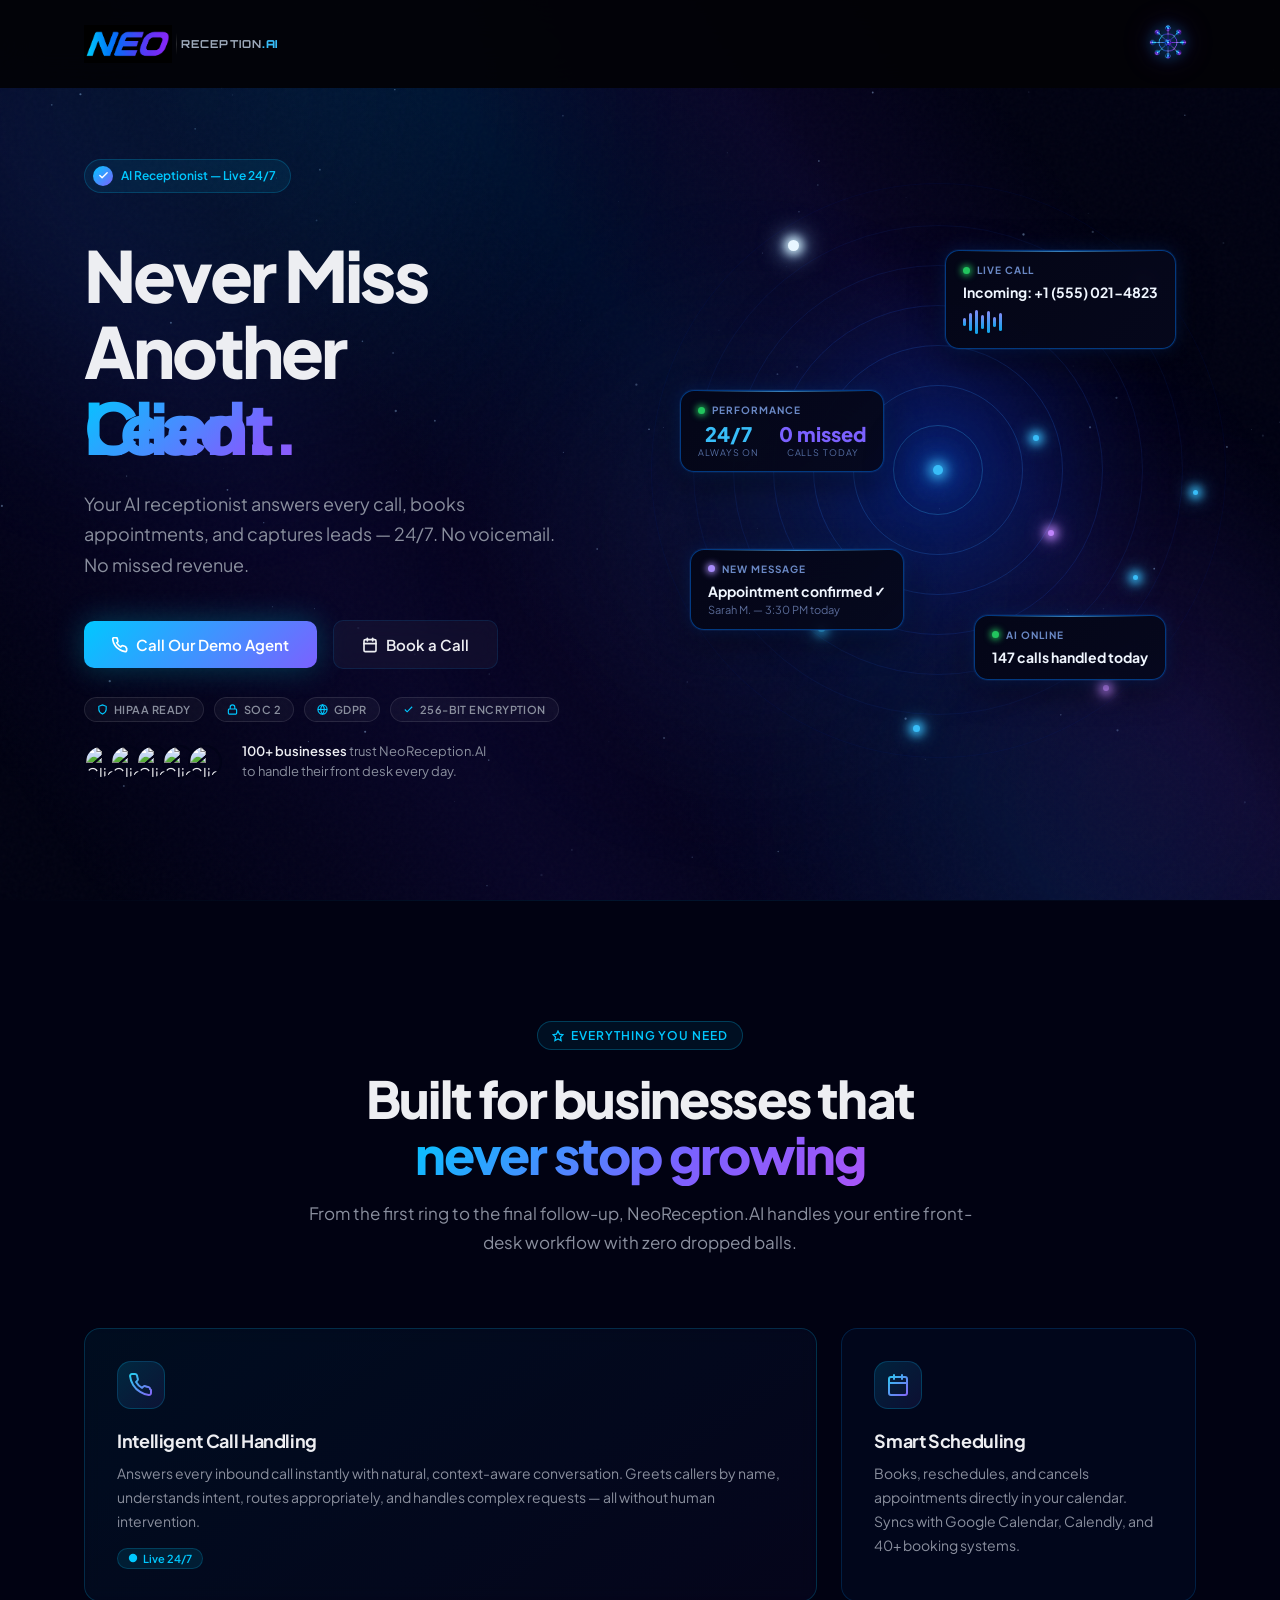
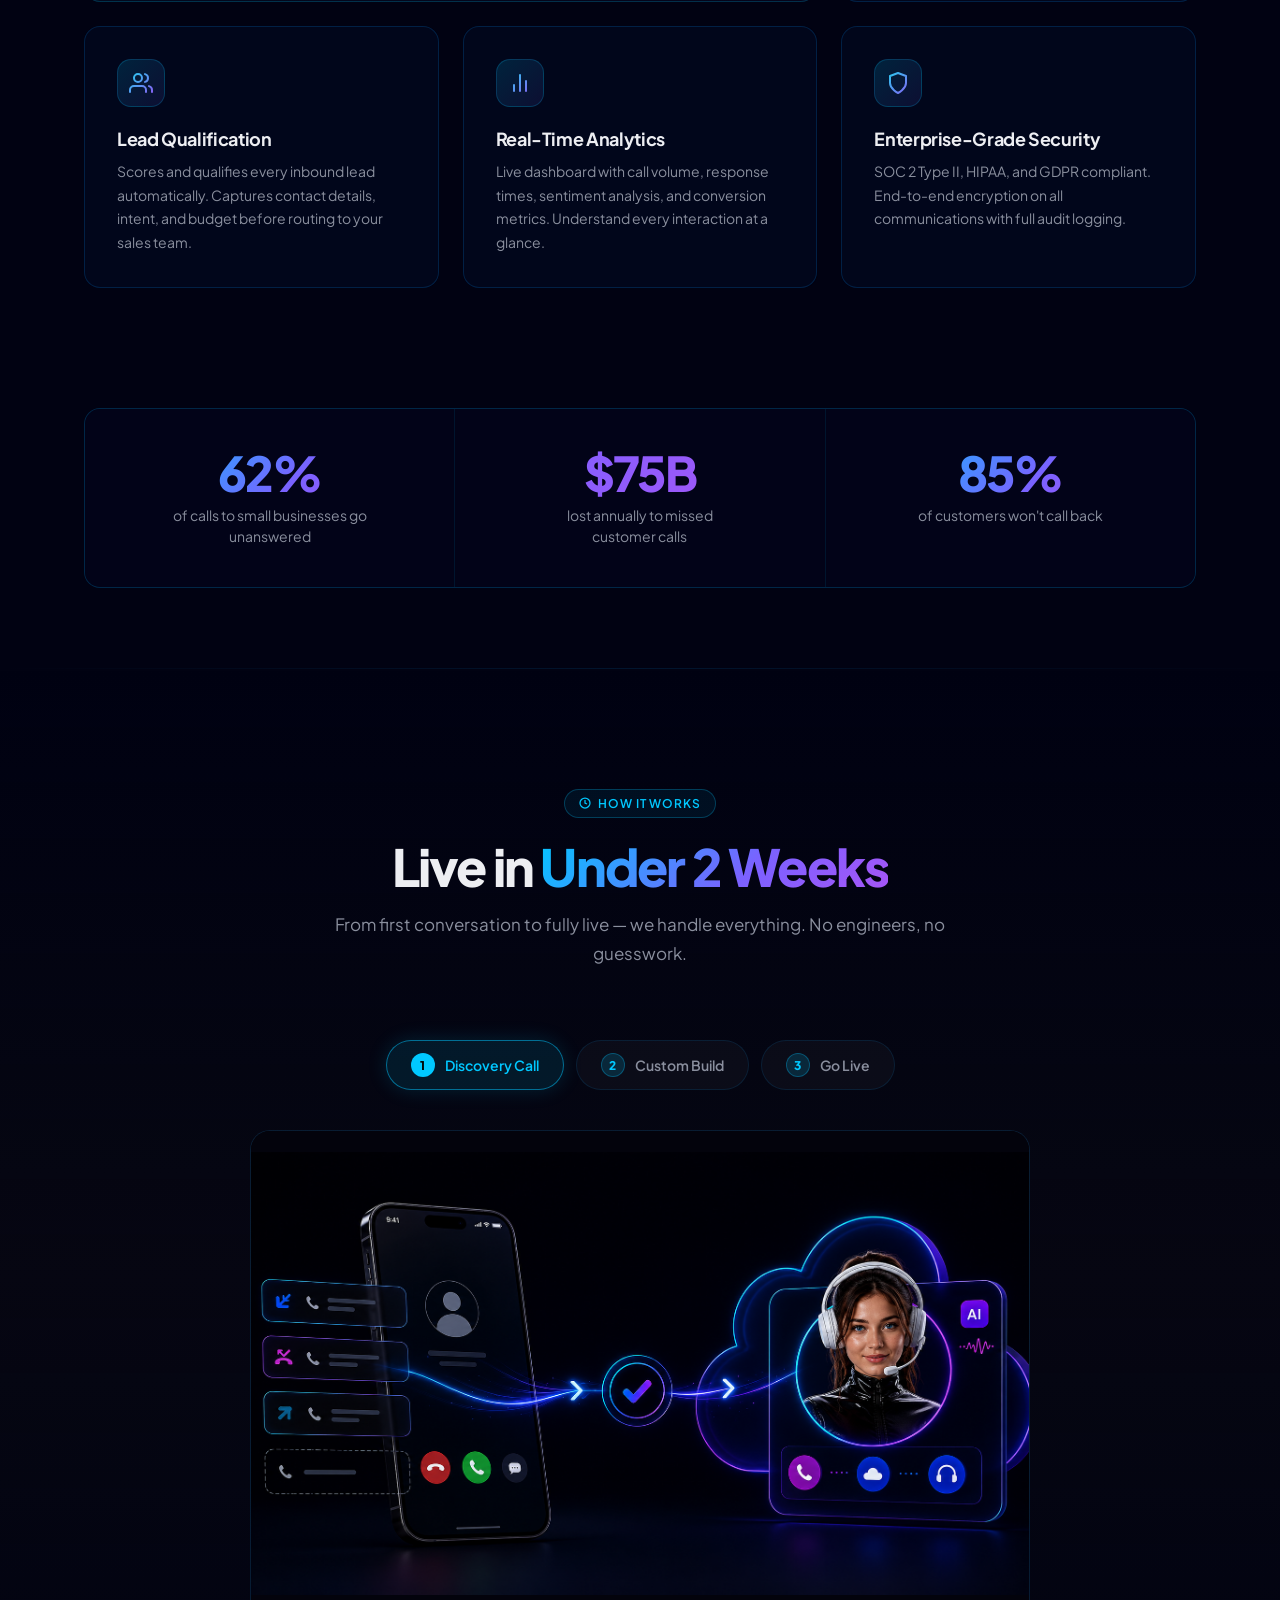
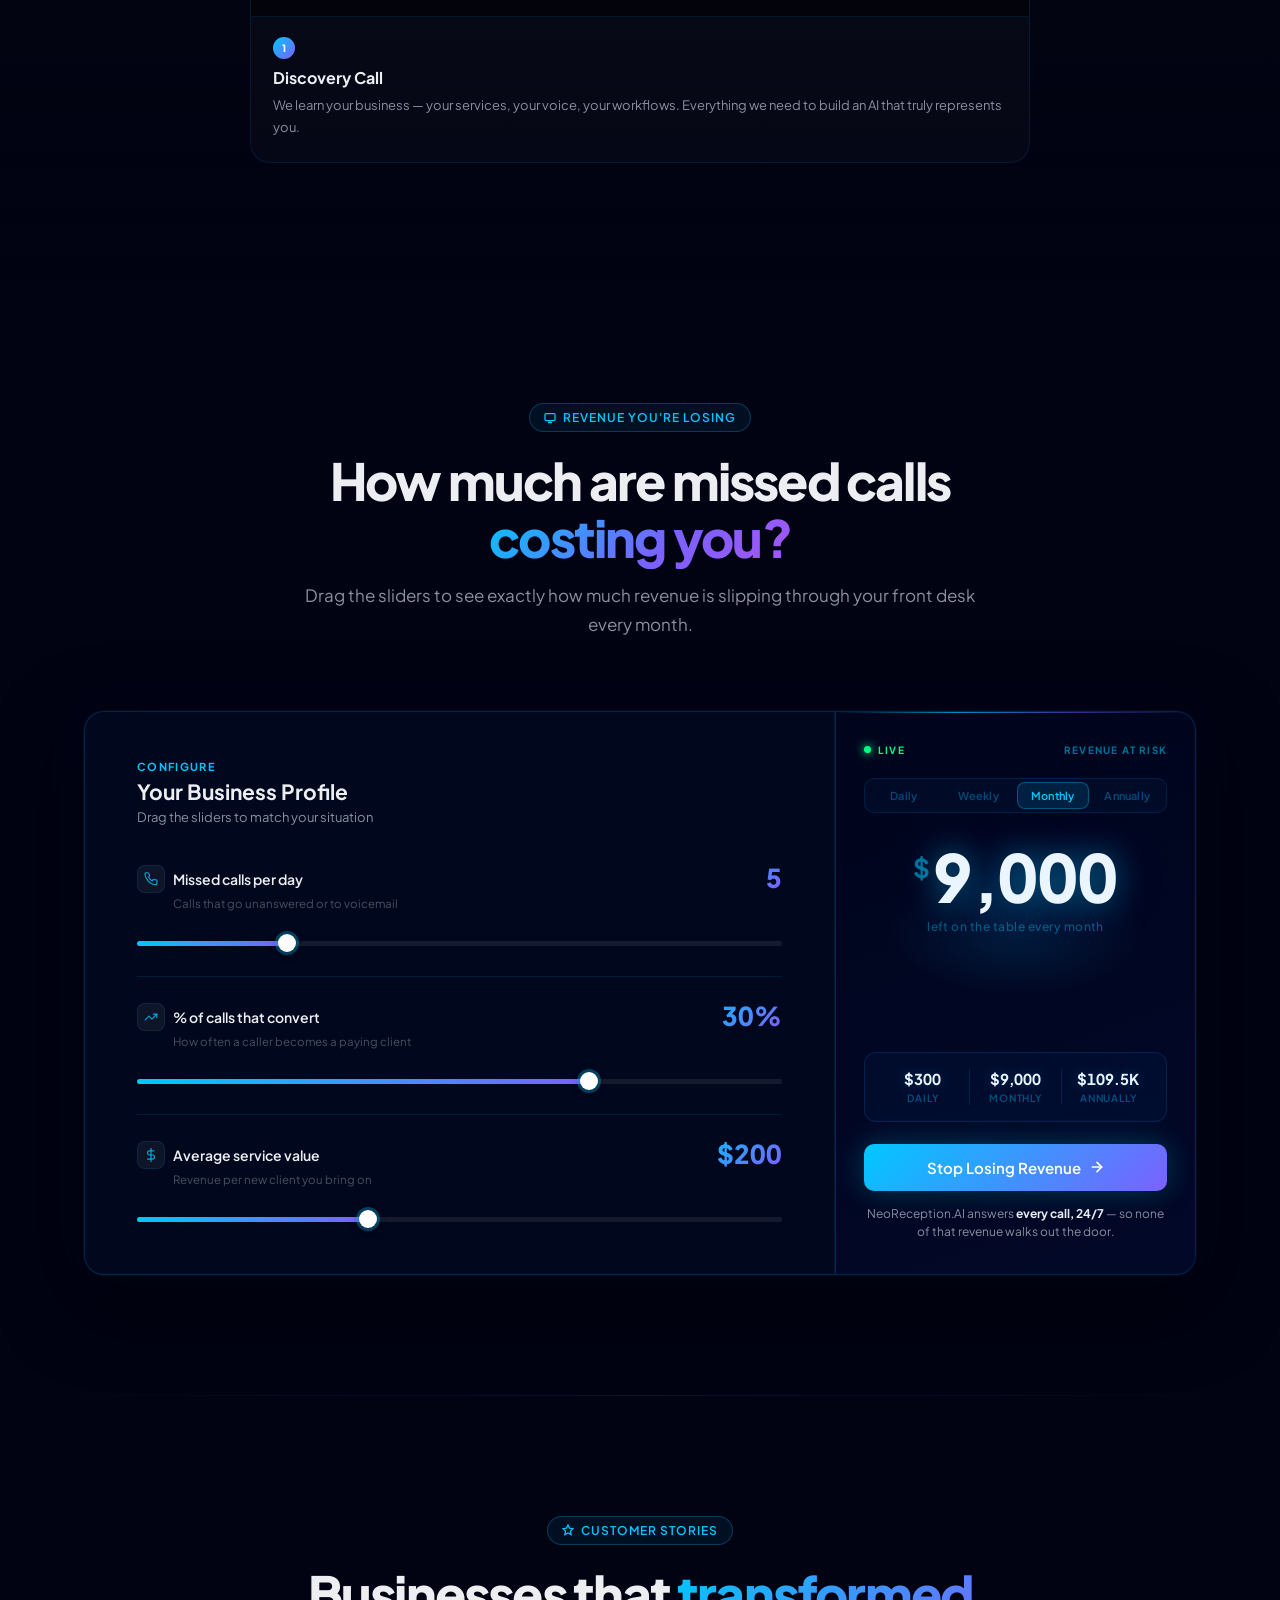
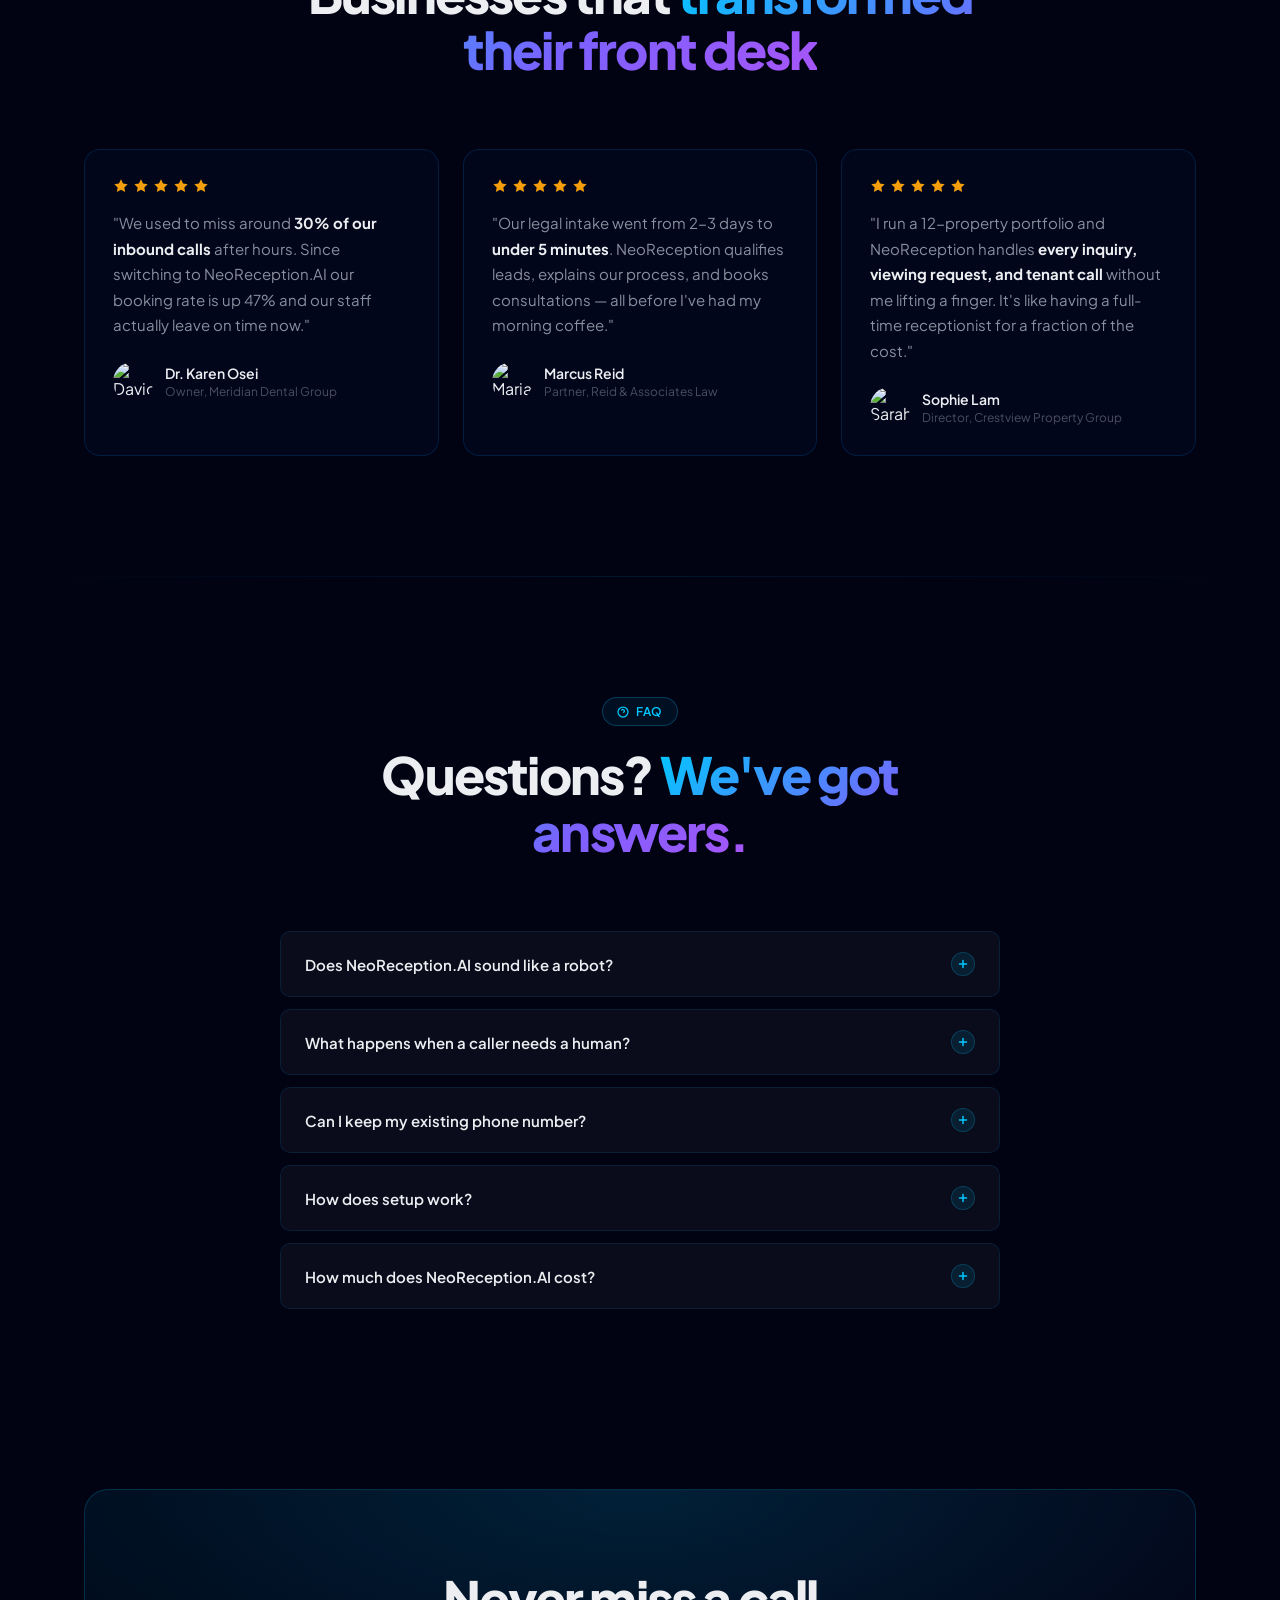
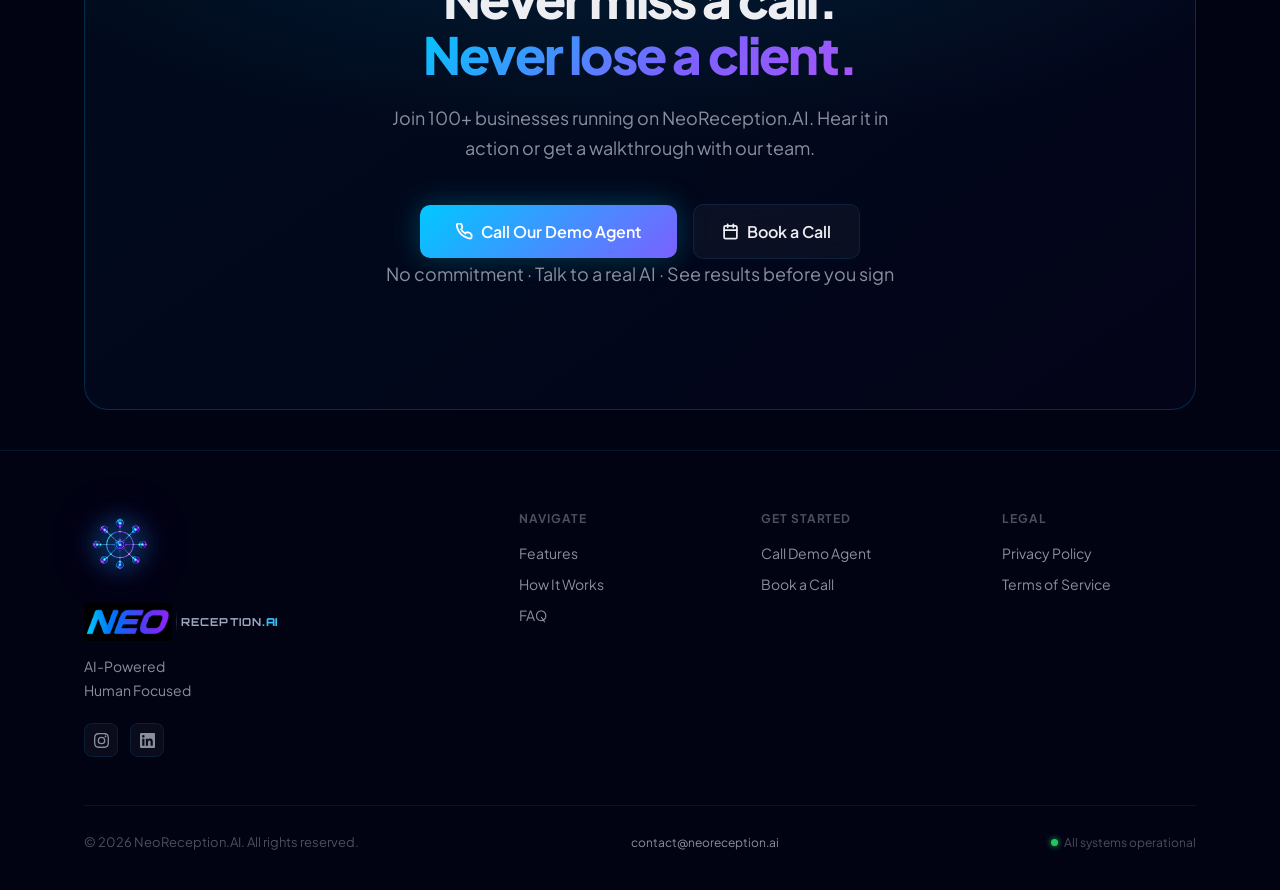
==== commit 43486a3a: "Nav orb click spins 180° instead of 360° Add orb-spin-half keyframe (0→180deg) used for the click an" ====
--- a/index.html
+++ b/index.html
@@ -1578,8 +1578,12 @@
       from { transform: rotate(0deg); }
       to   { transform: rotate(360deg); }
     }
+    @keyframes orb-spin-half {
+      from { transform: rotate(0deg); }
+      to   { transform: rotate(180deg); }
+    }
     .hamburger.spinning .orb-icon {
-      animation: orb-spin 0.65s cubic-bezier(0.4,0,0.2,1);
+      animation: orb-spin-half 0.65s cubic-bezier(0.4,0,0.2,1);
     }
 
     /* ─── ORB DROPDOWN PANEL ─── */
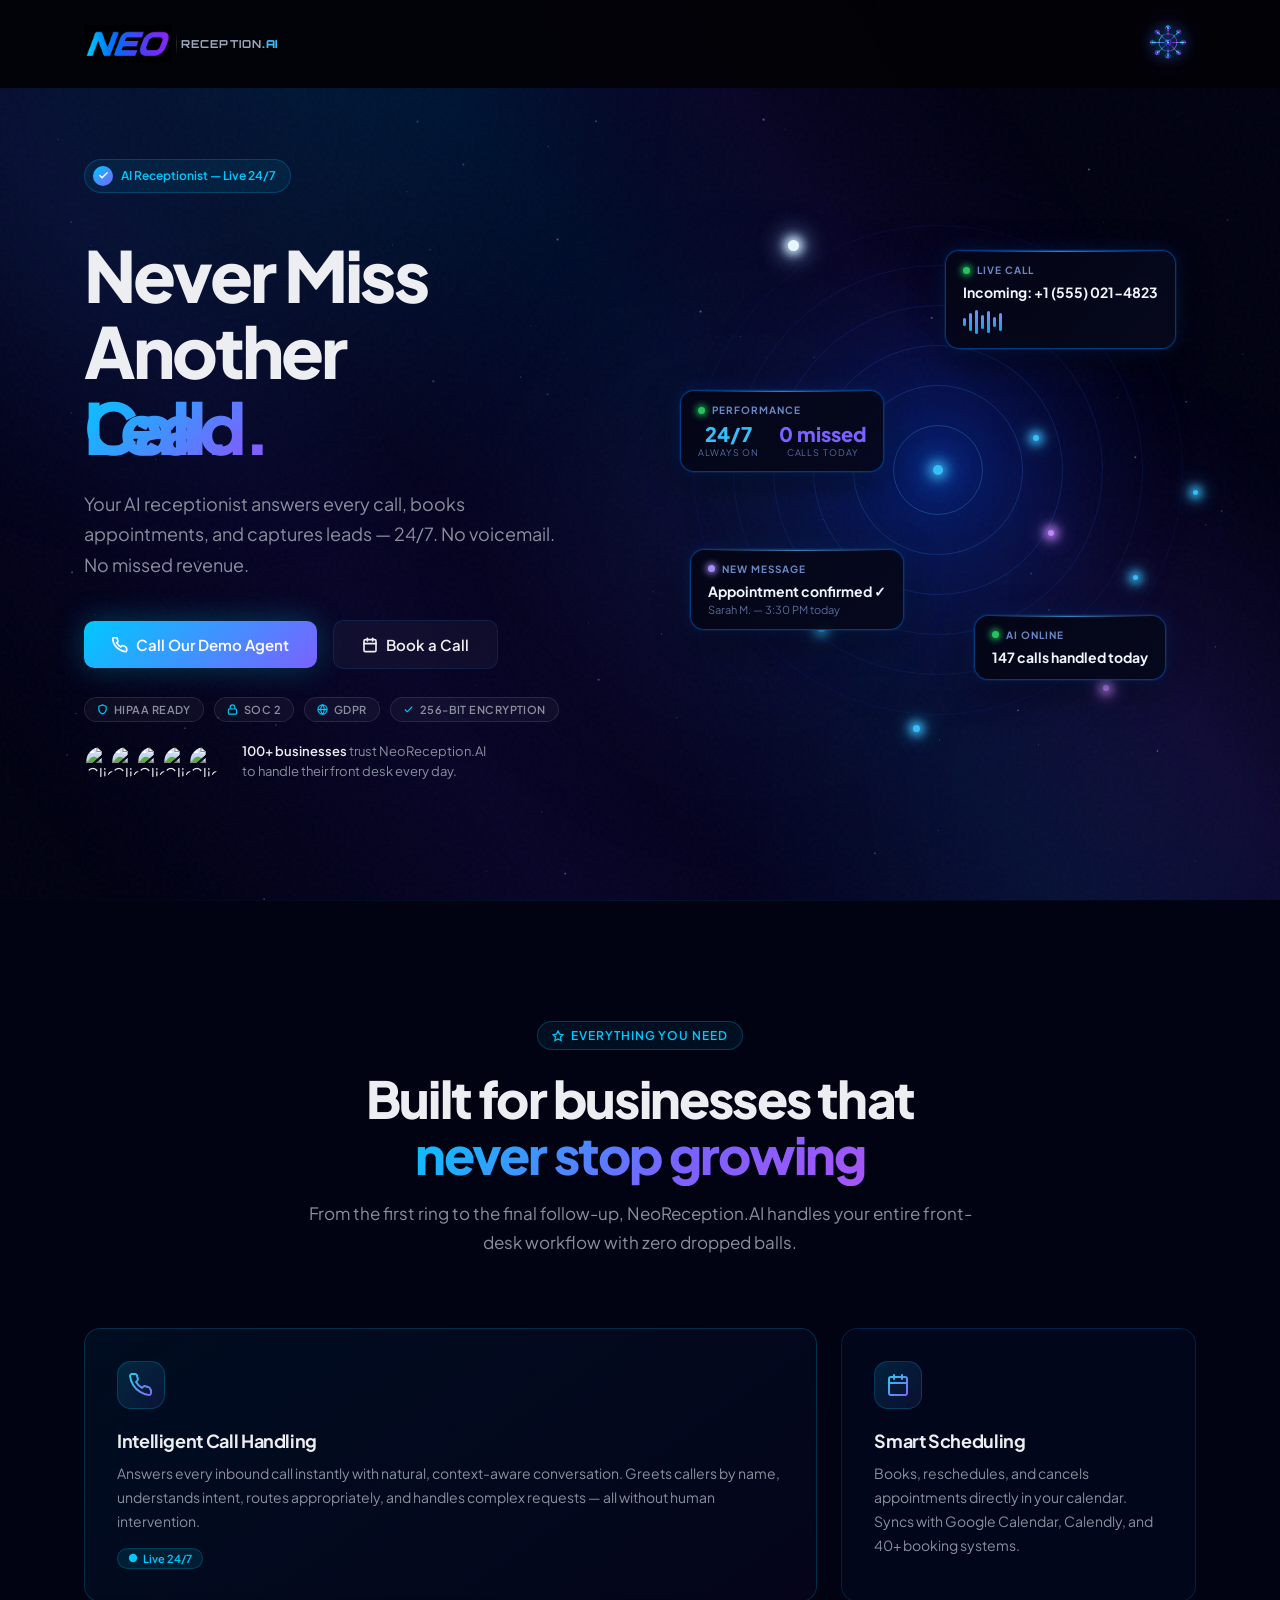
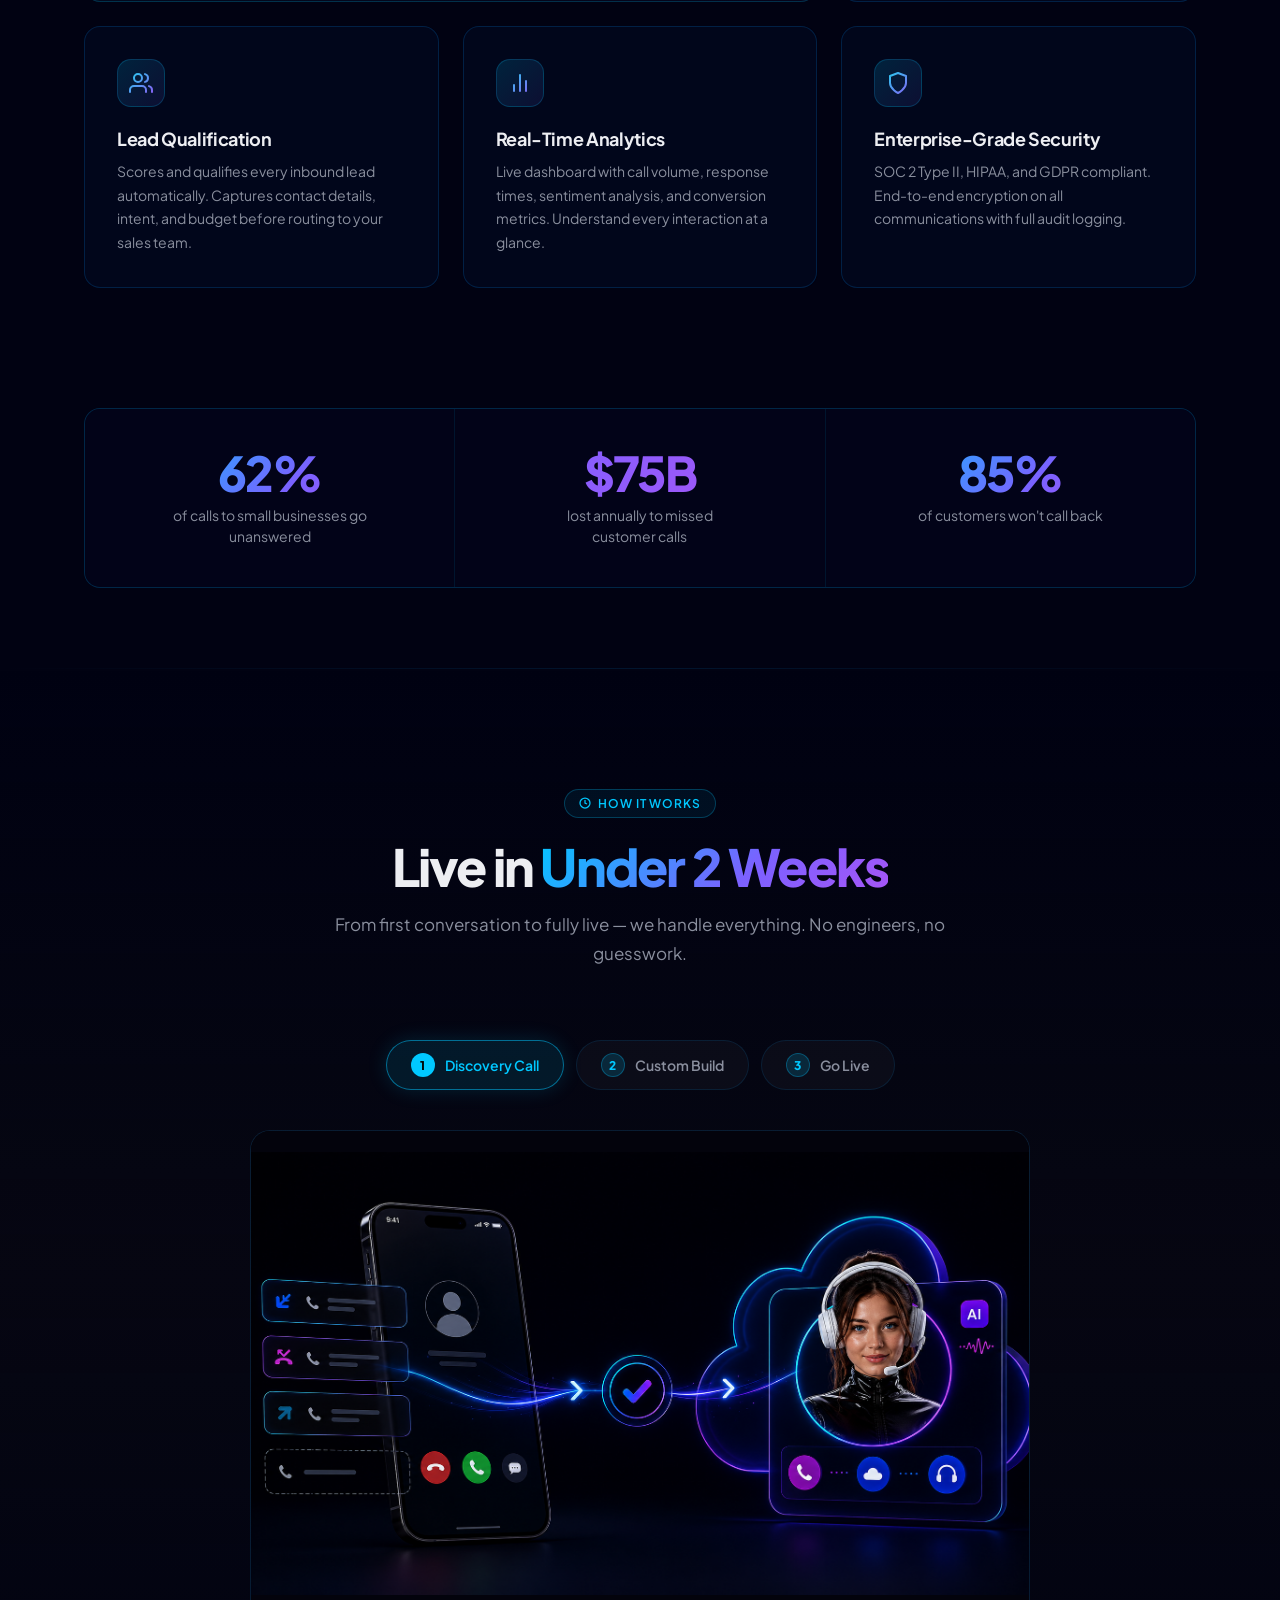
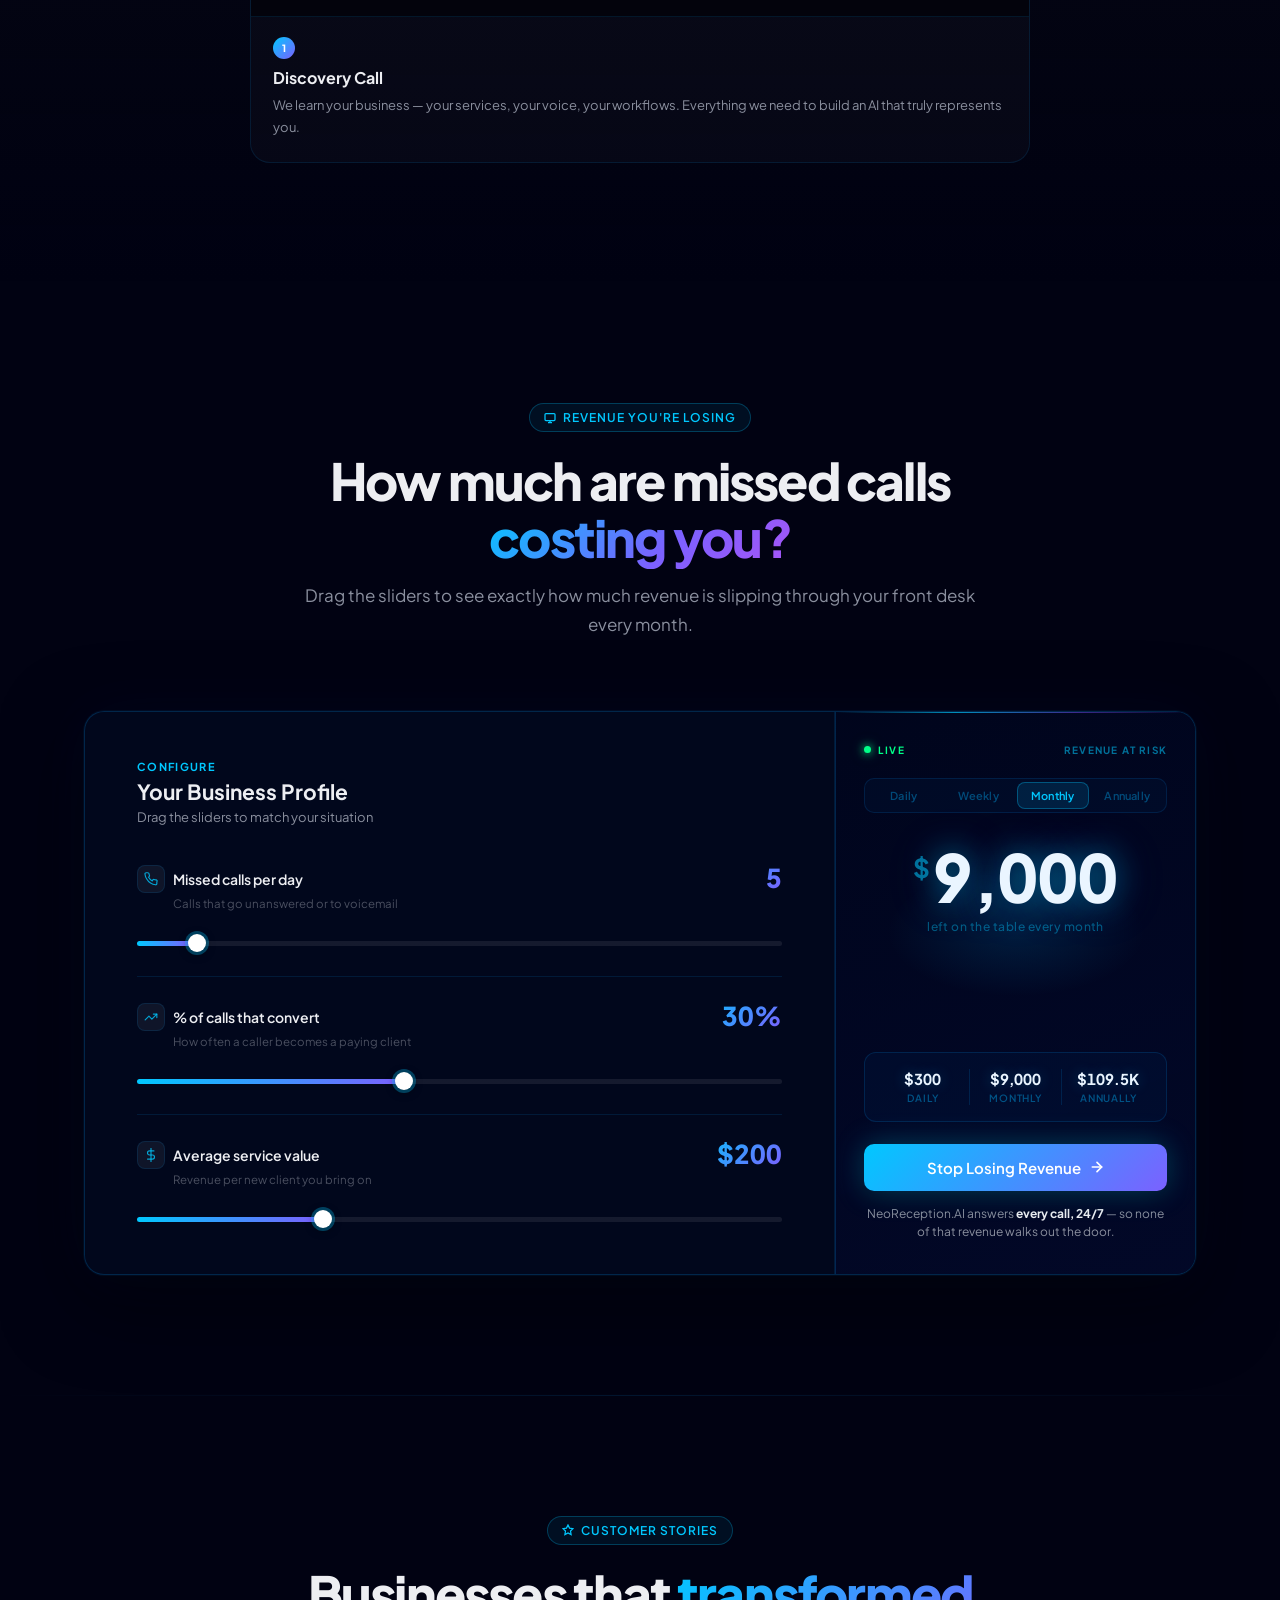
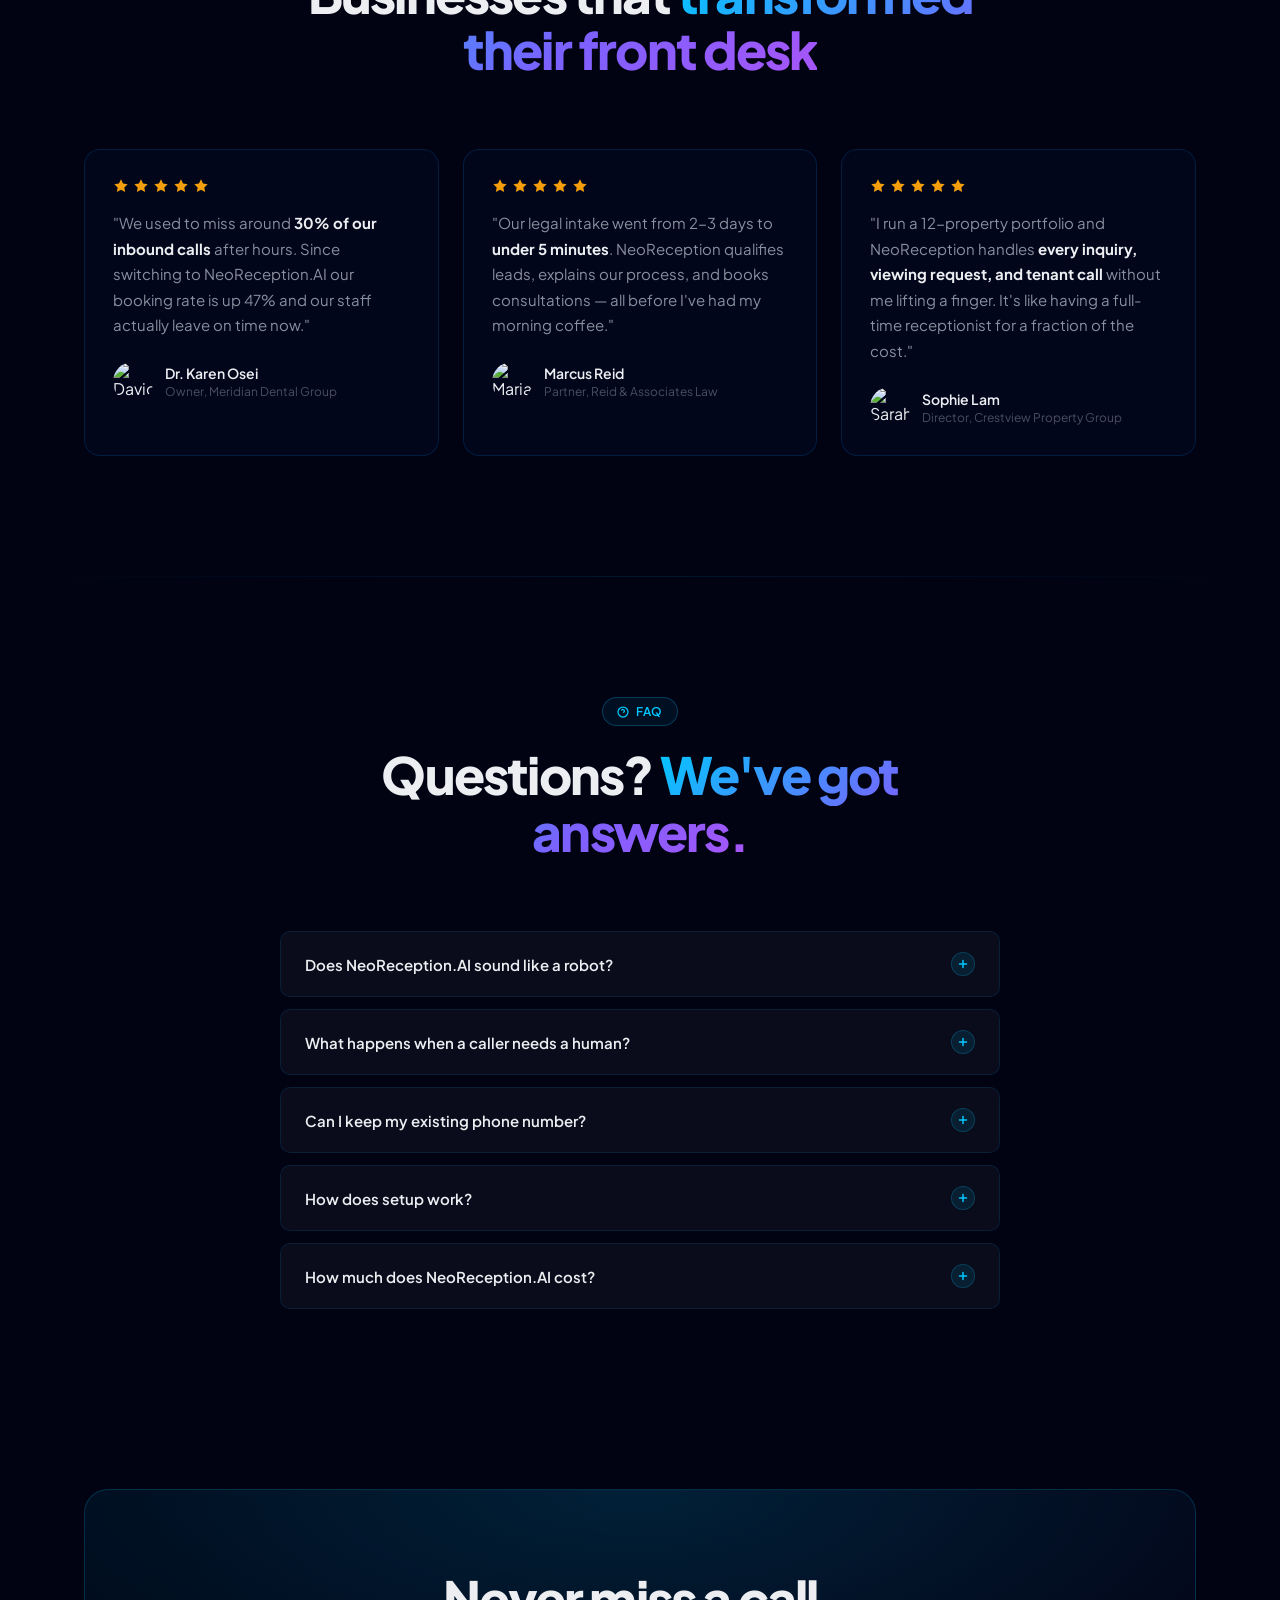
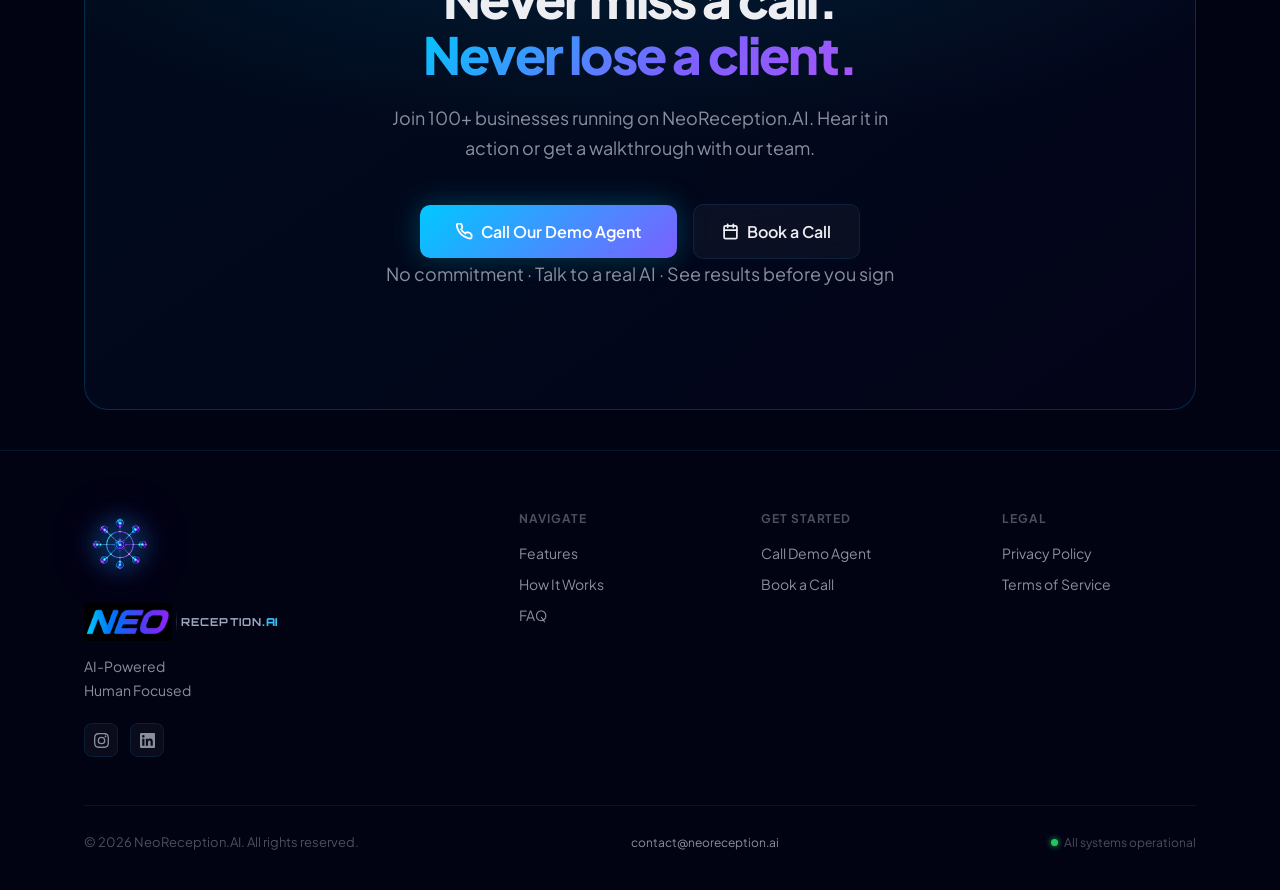
==== commit 4496ba96: "Nav links visible on load, slide into orb on scroll Desktop: nav links start expanded when page load" ====
--- a/index.html
+++ b/index.html
@@ -2820,6 +2820,22 @@
   const orbDropdown = document.getElementById('orb-dropdown');
   const navInnerEl = document.getElementById('nav-inner');
 
+  // Start expanded on desktop, collapse into orb on scroll
+  if (window.innerWidth > 768) {
+    navInnerEl.classList.add('nav-open');
+  }
+  let scrollCollapsed = false;
+  window.addEventListener('scroll', () => {
+    if (window.innerWidth <= 768) return;
+    if (!scrollCollapsed && window.scrollY > 60) {
+      navInnerEl.classList.remove('nav-open');
+      scrollCollapsed = true;
+    } else if (scrollCollapsed && window.scrollY === 0) {
+      navInnerEl.classList.add('nav-open');
+      scrollCollapsed = false;
+    }
+  }, { passive: true });
+
   hamburger.addEventListener('click', (e) => {
     e.stopPropagation();
     const isMobile = window.innerWidth <= 768;
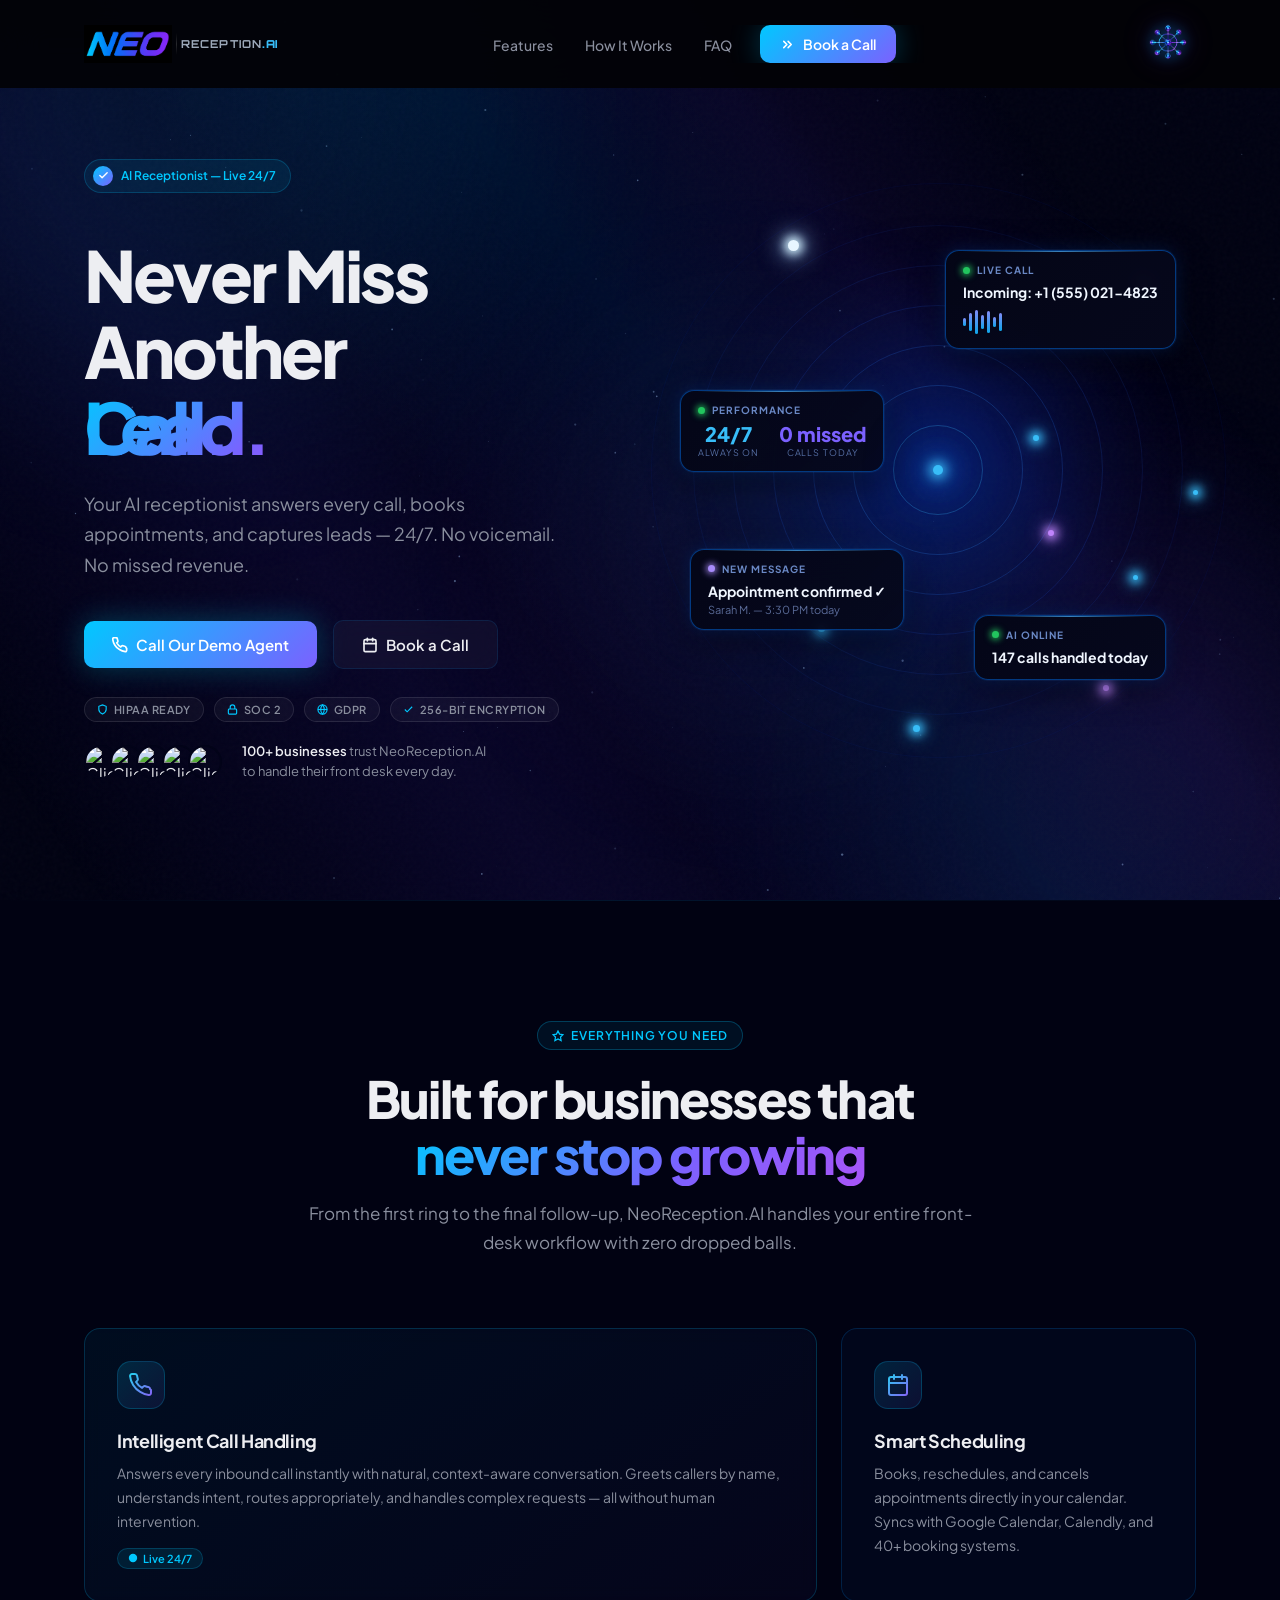
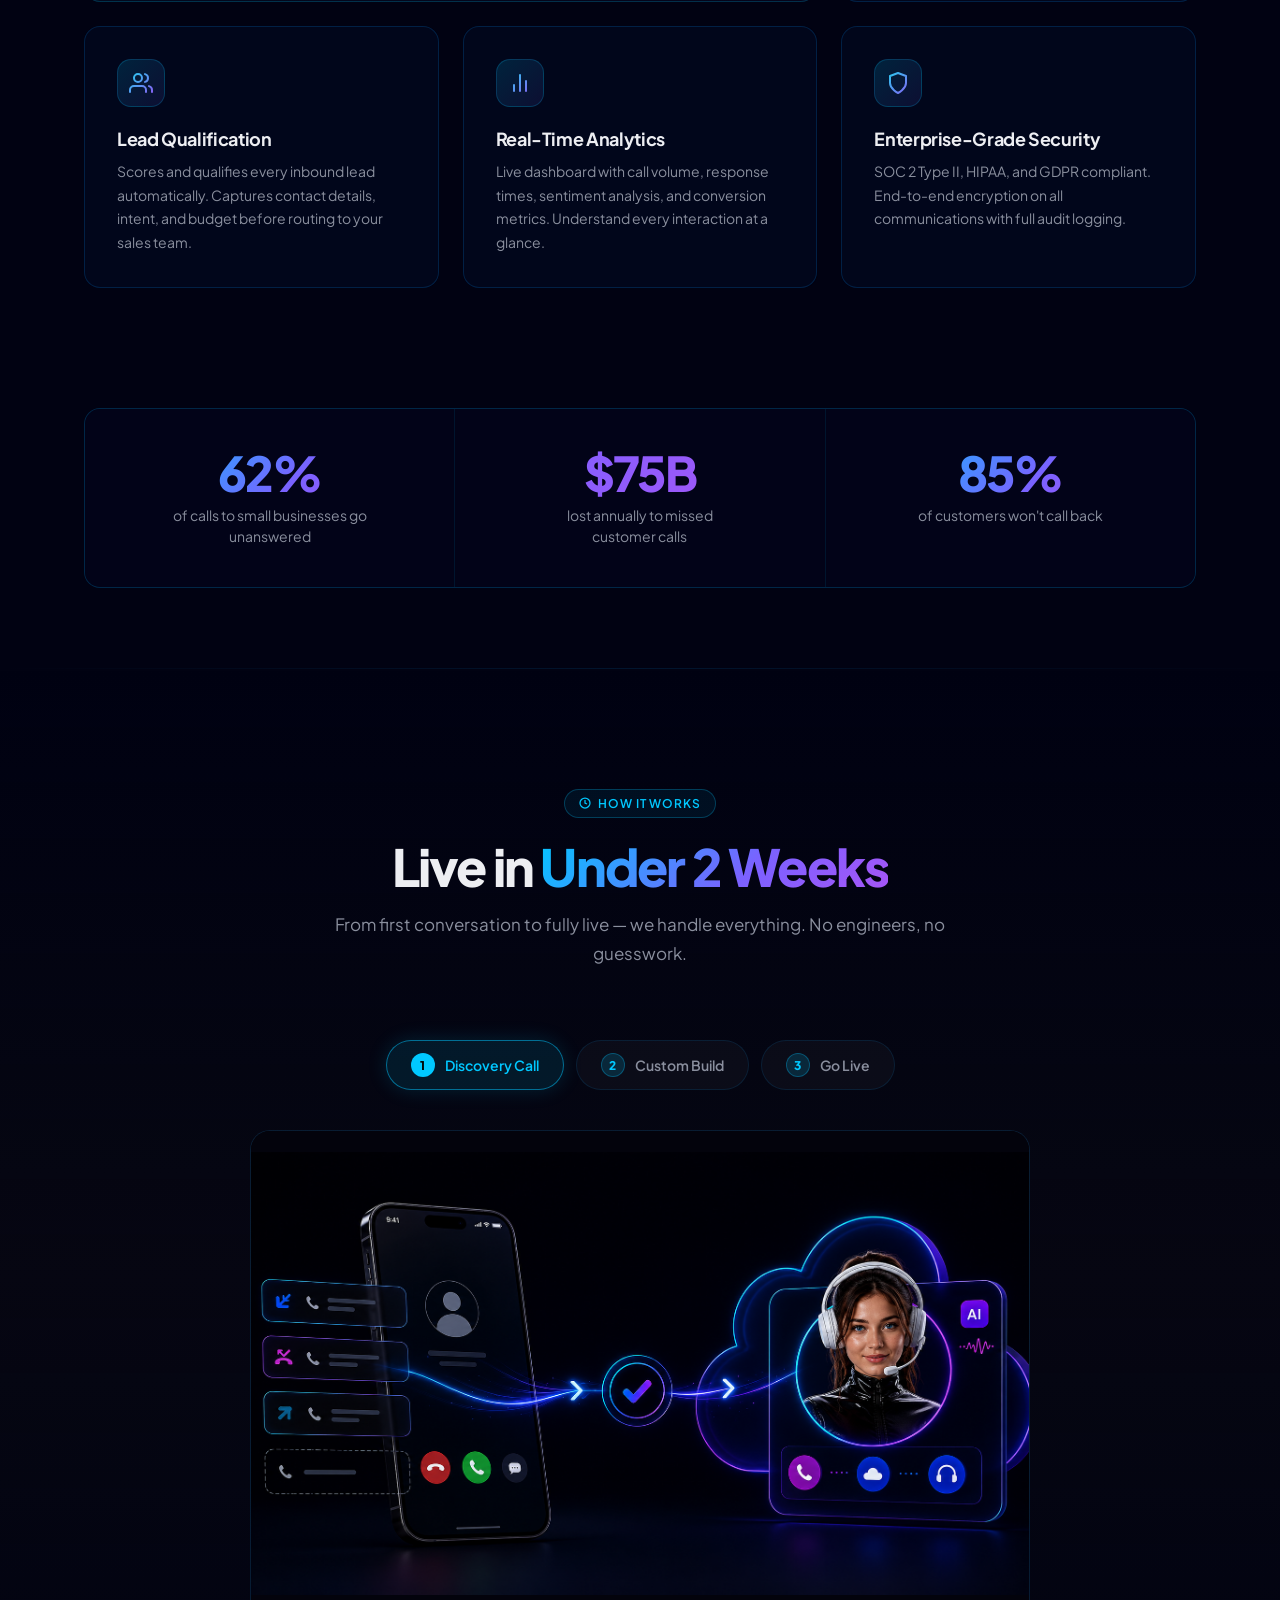
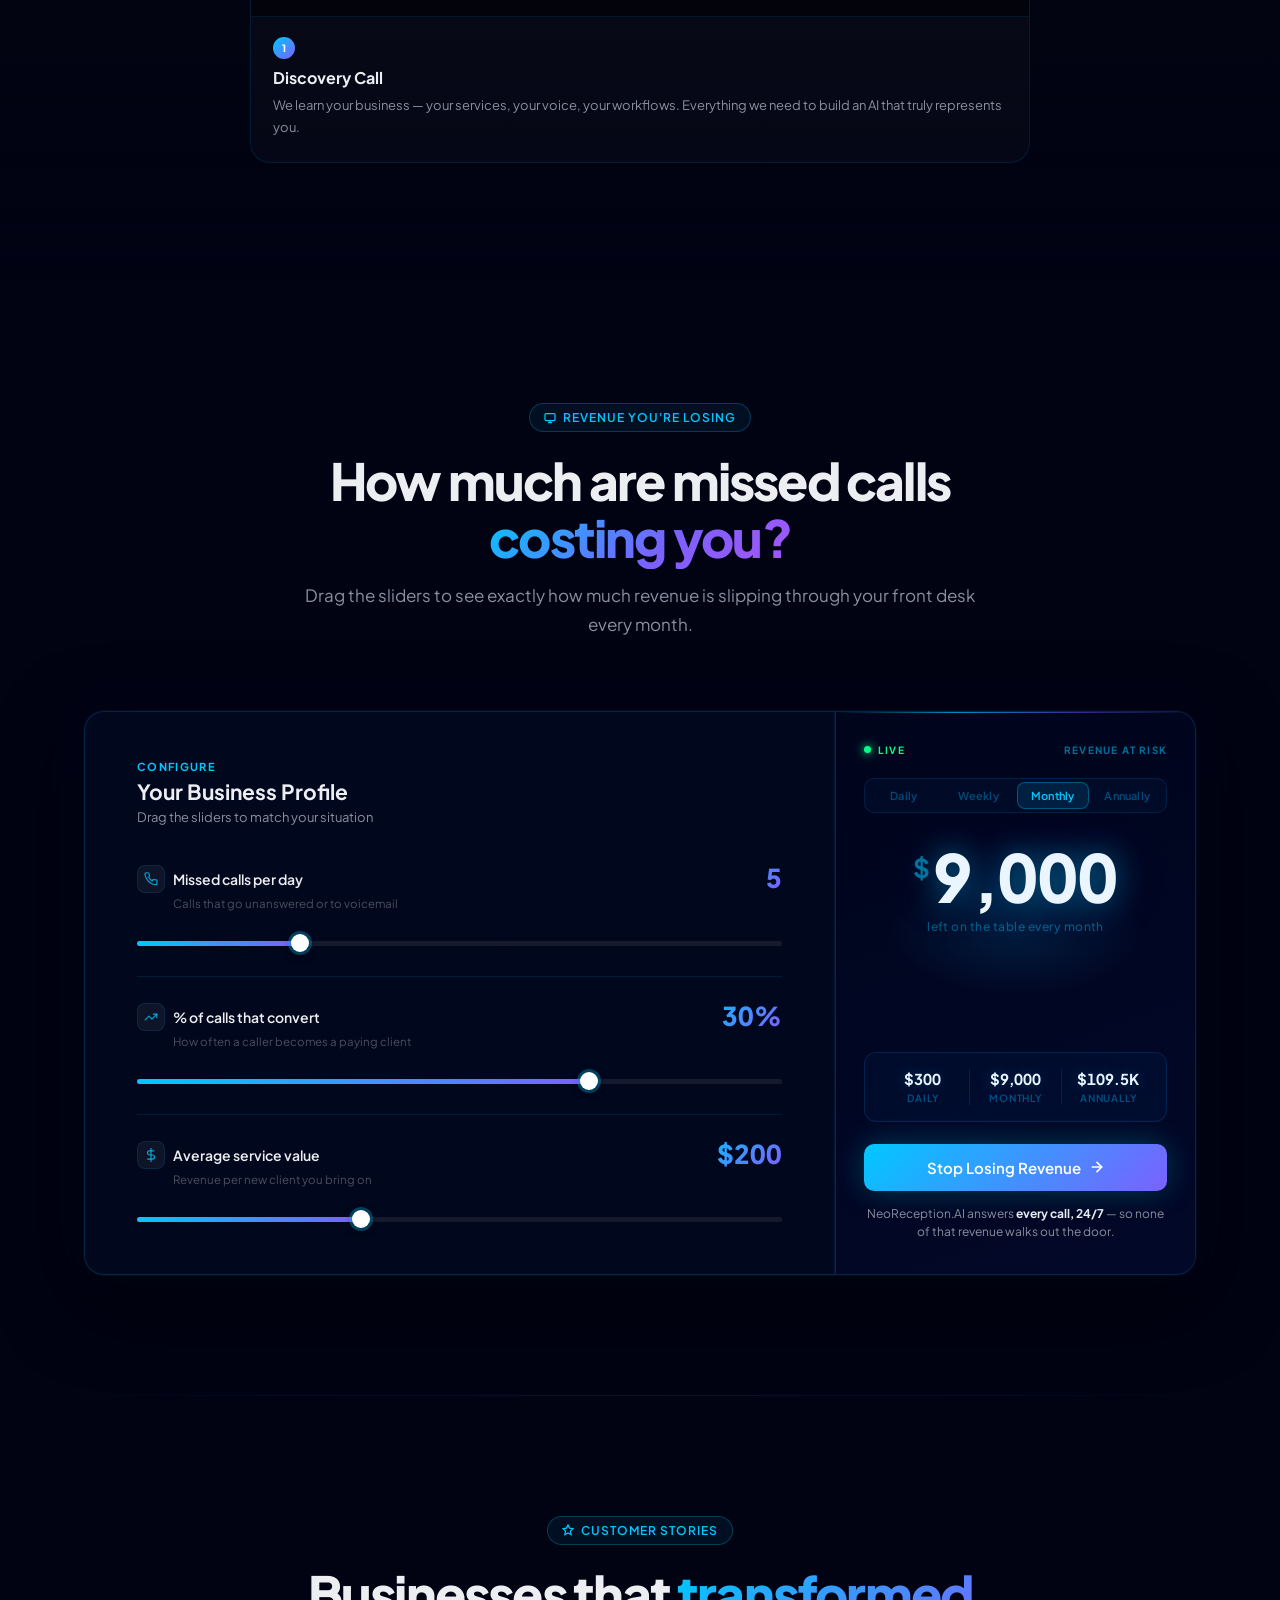
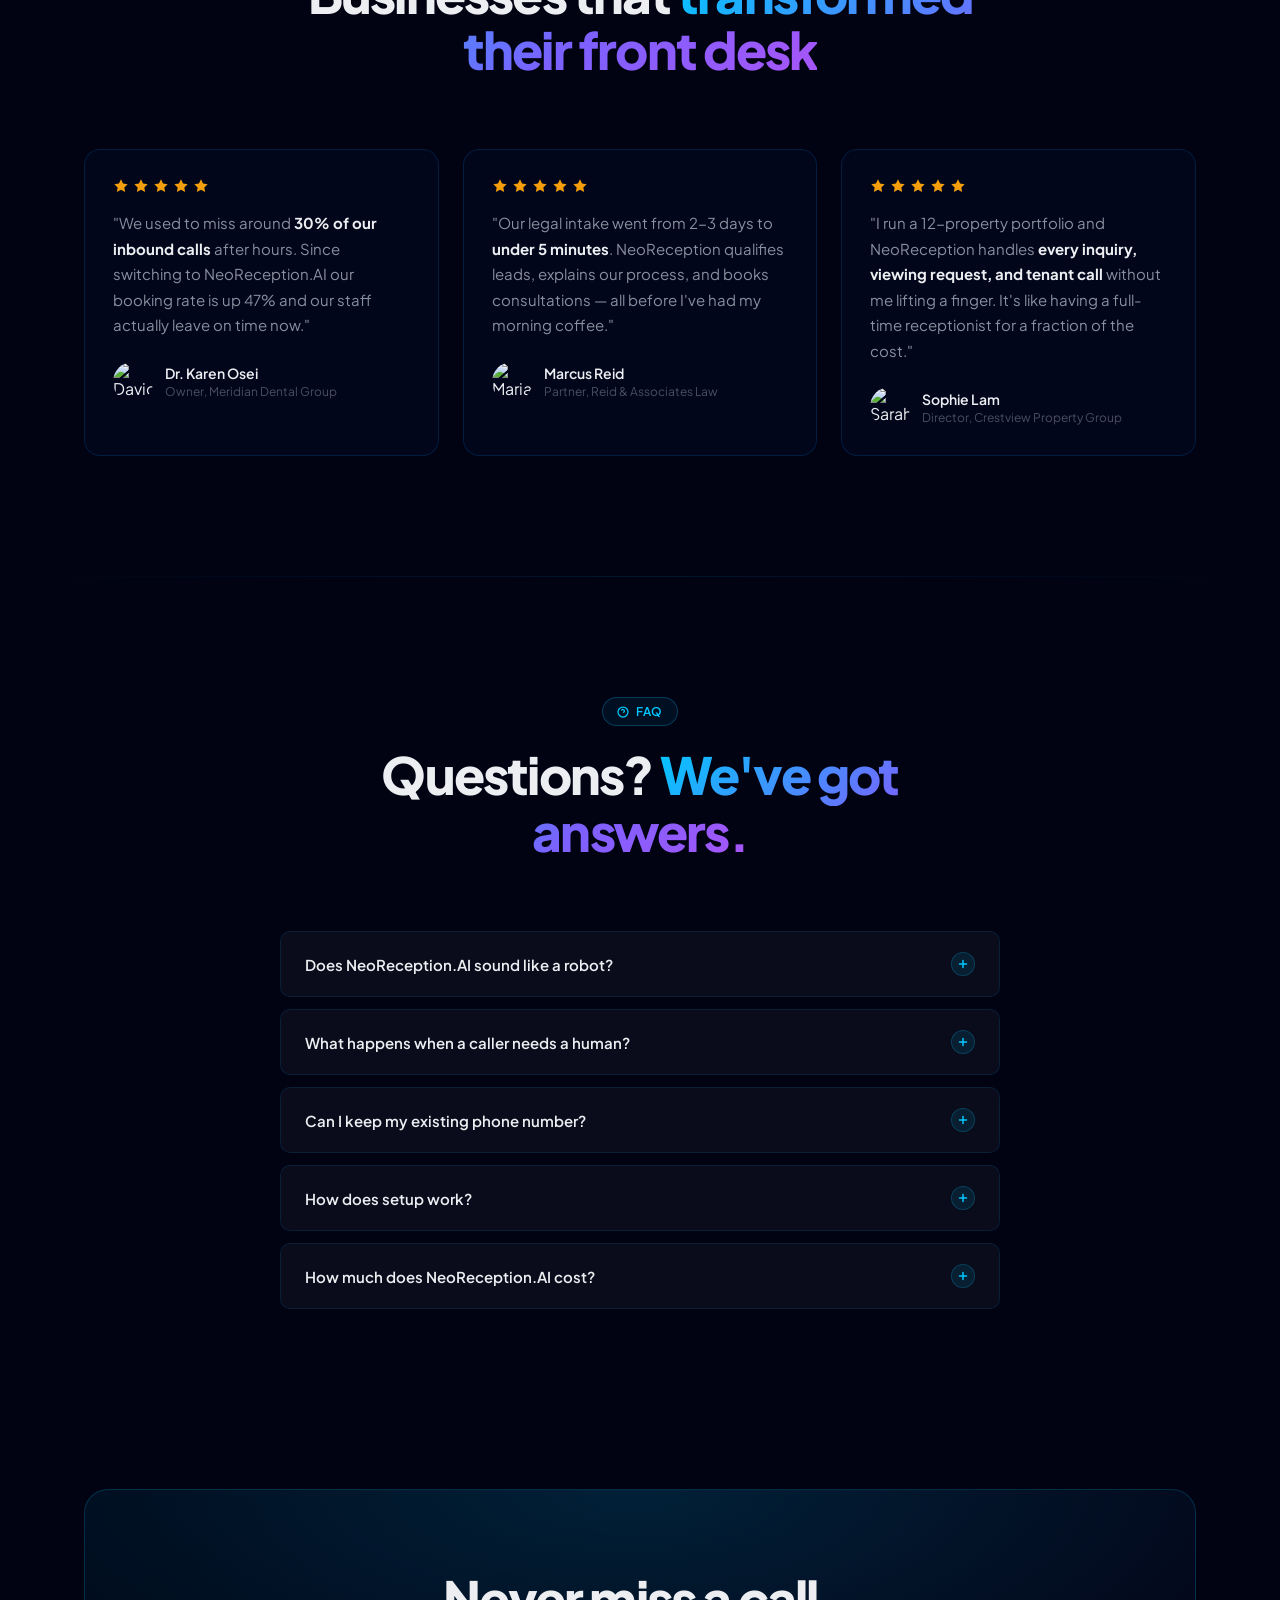
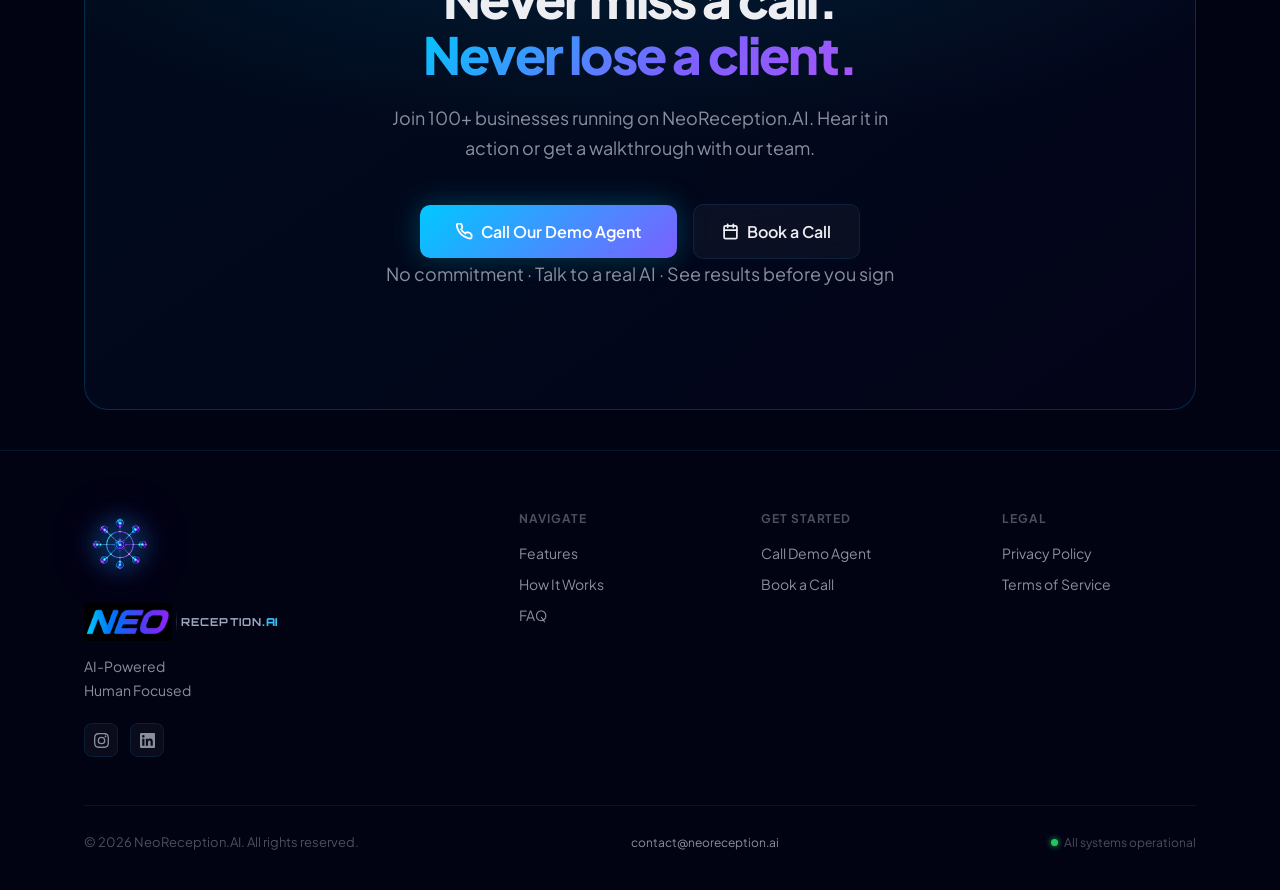
==== commit 94849c84: "Fix orb rotation re-centering — accumulate angle via JS transition Replace CSS animation (which rese" ====
--- a/index.html
+++ b/index.html
@@ -1569,7 +1569,7 @@
       object-fit: contain;
       transform-origin: 50% 50%;
       filter: drop-shadow(0 0 6px rgba(0,180,255,0.5)) drop-shadow(0 0 14px rgba(120,40,255,0.3));
-      transition: filter 0.25s;
+      transition: transform 0.65s cubic-bezier(0.4,0,0.2,1), filter 0.25s;
     }
     .hamburger:hover .orb-icon {
       filter: drop-shadow(0 0 10px rgba(0,220,255,0.8)) drop-shadow(0 0 20px rgba(120,40,255,0.5));
@@ -1577,13 +1577,6 @@
     @keyframes orb-spin {
       from { transform: rotate(0deg); }
       to   { transform: rotate(360deg); }
-    }
-    @keyframes orb-spin-half {
-      from { transform: rotate(0deg); }
-      to   { transform: rotate(180deg); }
-    }
-    .hamburger.spinning .orb-icon {
-      animation: orb-spin-half 0.65s cubic-bezier(0.4,0,0.2,1);
     }
 
     /* ─── ORB DROPDOWN PANEL ─── */
@@ -2819,6 +2812,8 @@
   const hamburger = document.getElementById('hamburger');
   const orbDropdown = document.getElementById('orb-dropdown');
   const navInnerEl = document.getElementById('nav-inner');
+  const orbIcon = hamburger.querySelector('.orb-icon');
+  let orbRotation = 0;
 
   // Start expanded on desktop, collapse into orb on scroll
   if (window.innerWidth > 768) {
@@ -2846,11 +2841,9 @@
       navInnerEl.classList.toggle('nav-open');
       orbDropdown.classList.remove('open');
     }
-    // Spin the orb icon on every click
-    hamburger.classList.remove('spinning');
-    void hamburger.offsetWidth;
-    hamburger.classList.add('spinning');
-    hamburger.addEventListener('animationend', () => hamburger.classList.remove('spinning'), { once: true });
+    // Spin the orb icon on every click — accumulate so it never snaps back
+    orbRotation += 180;
+    orbIcon.style.transform = `rotate(${orbRotation}deg)`;
   });
 
   // Close everything when clicking outside
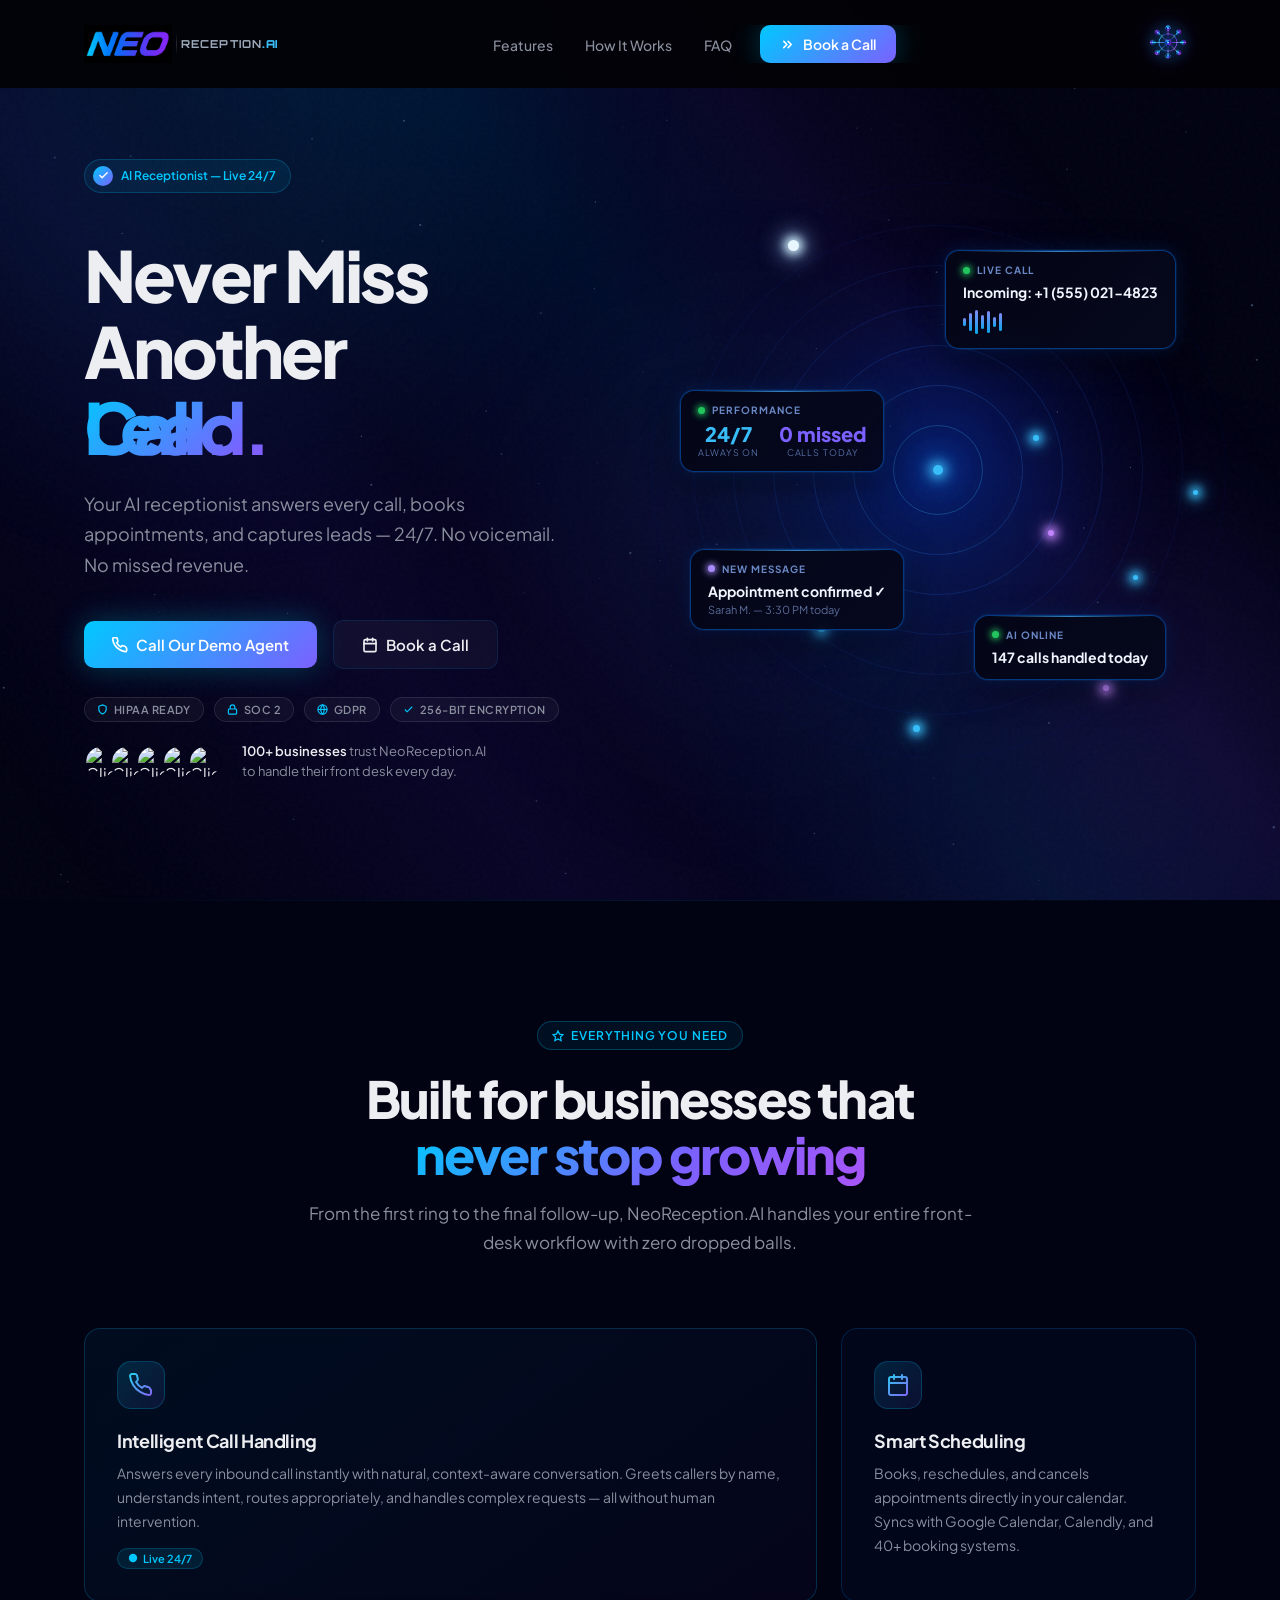
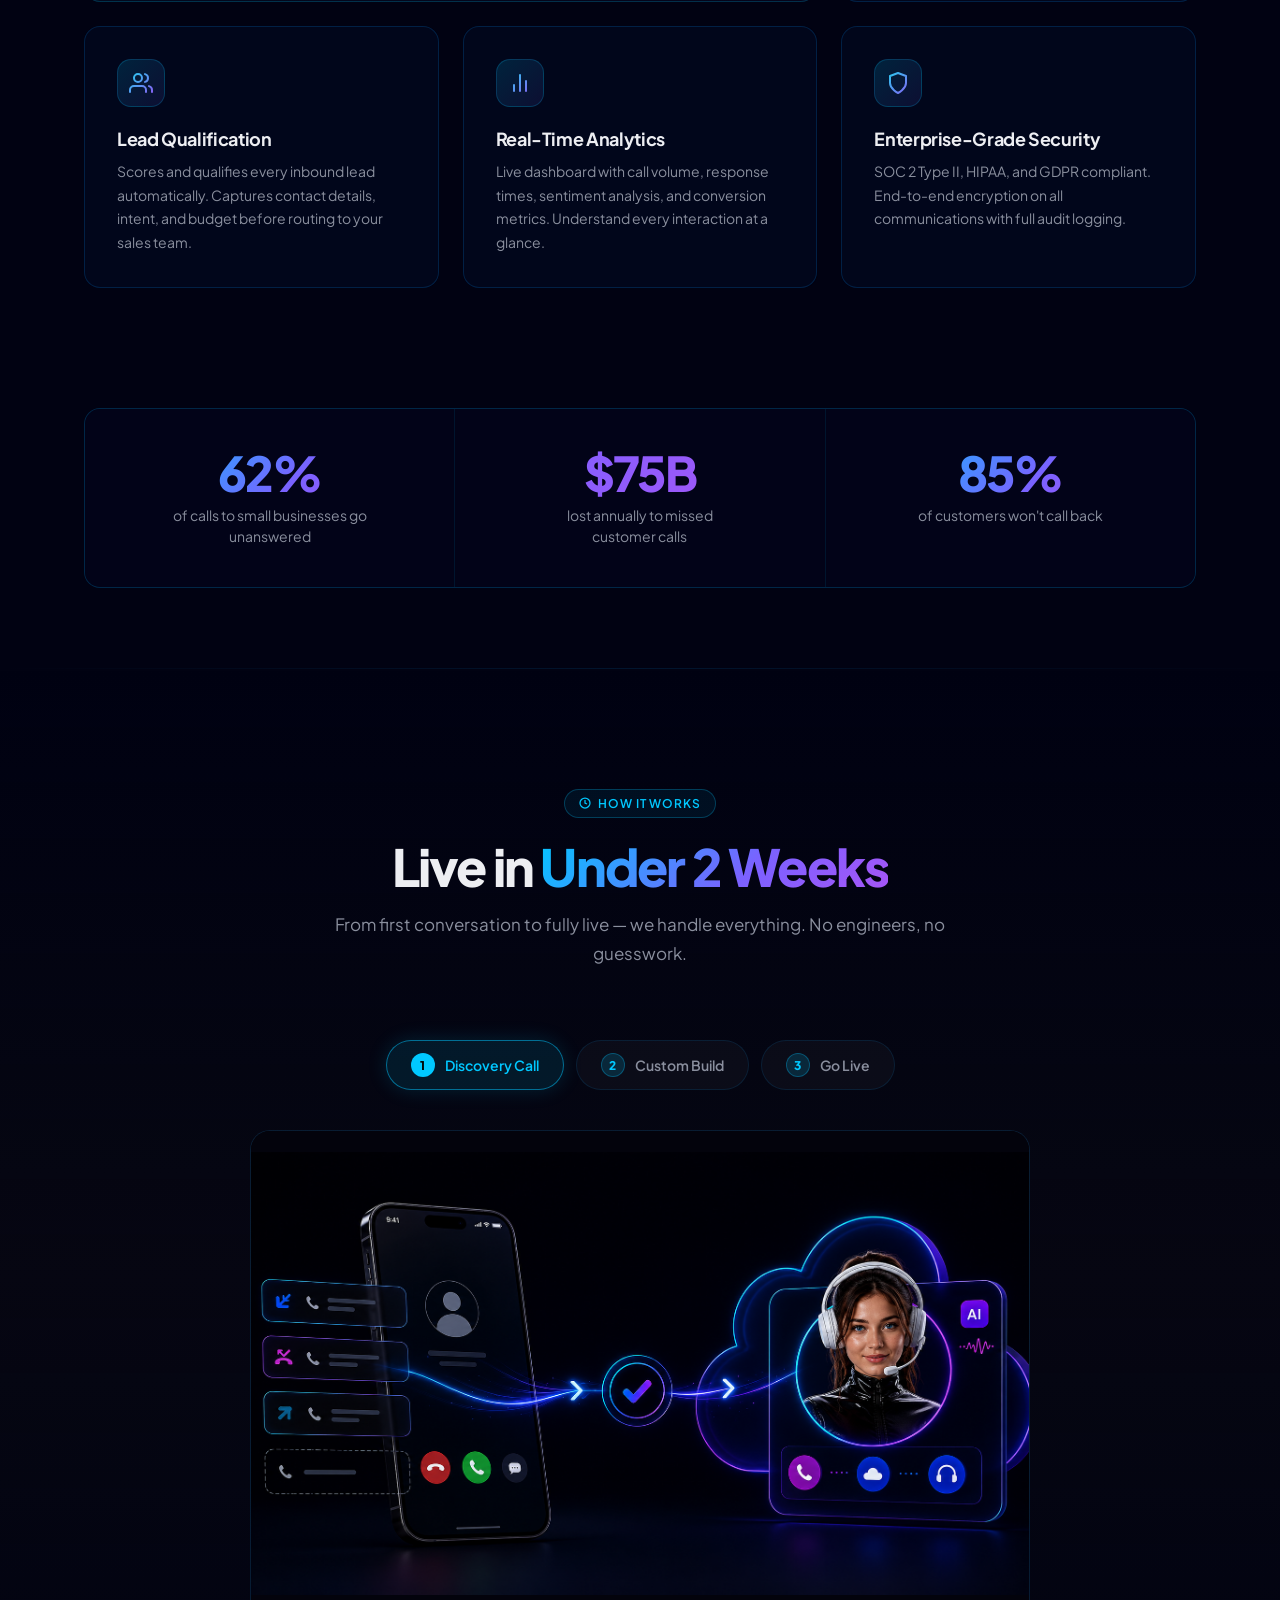
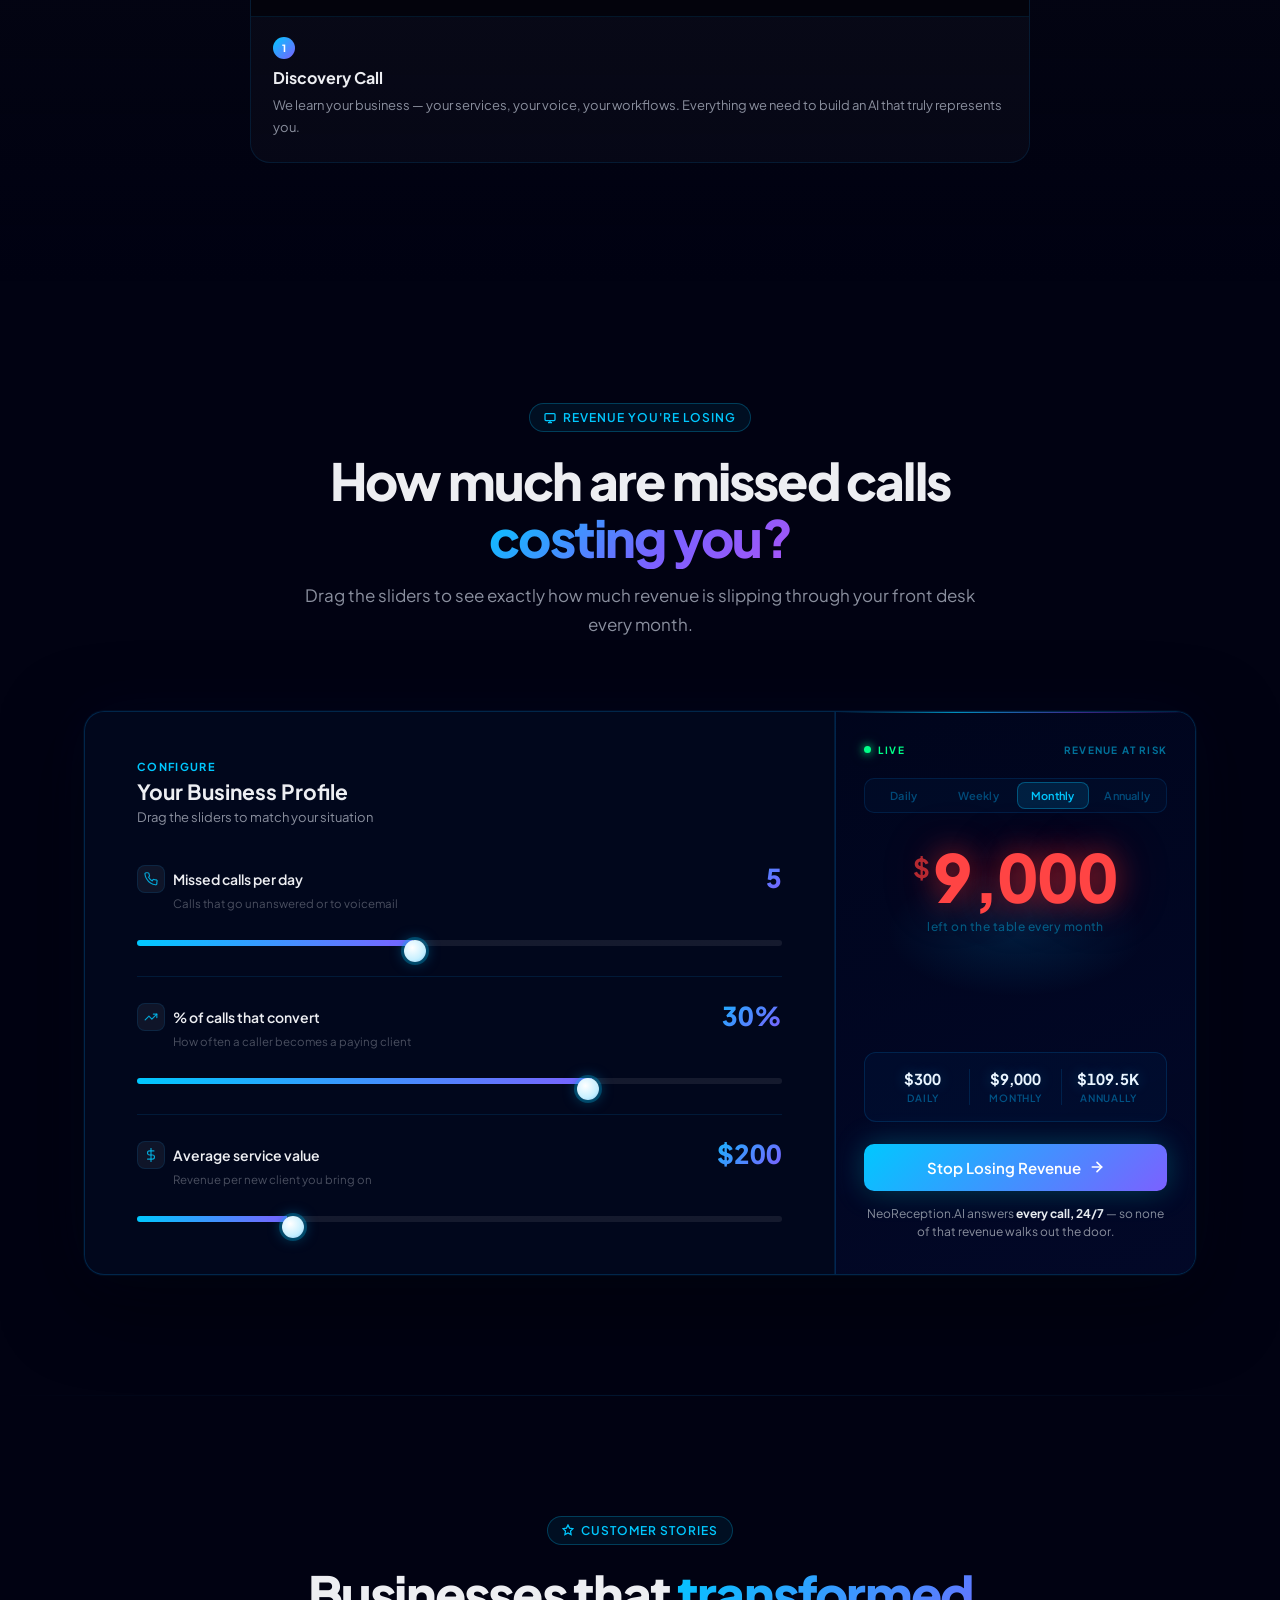
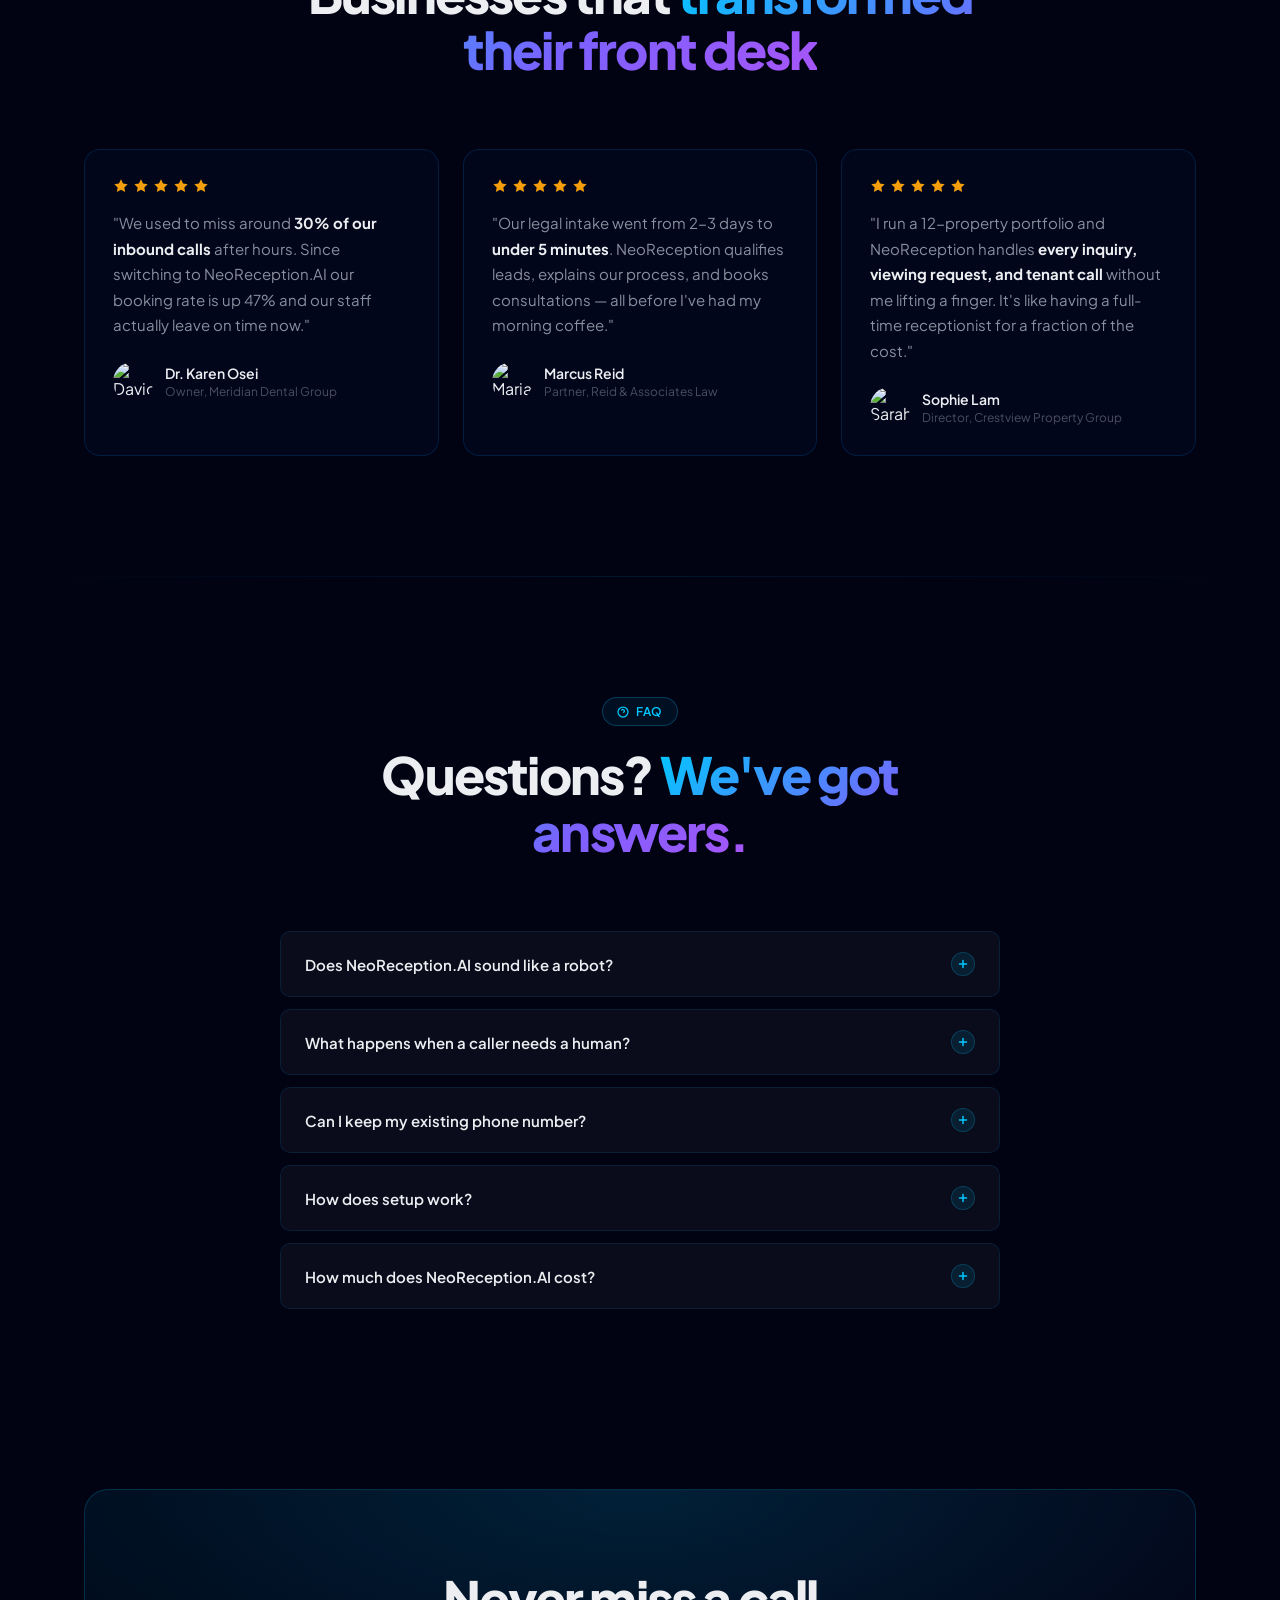
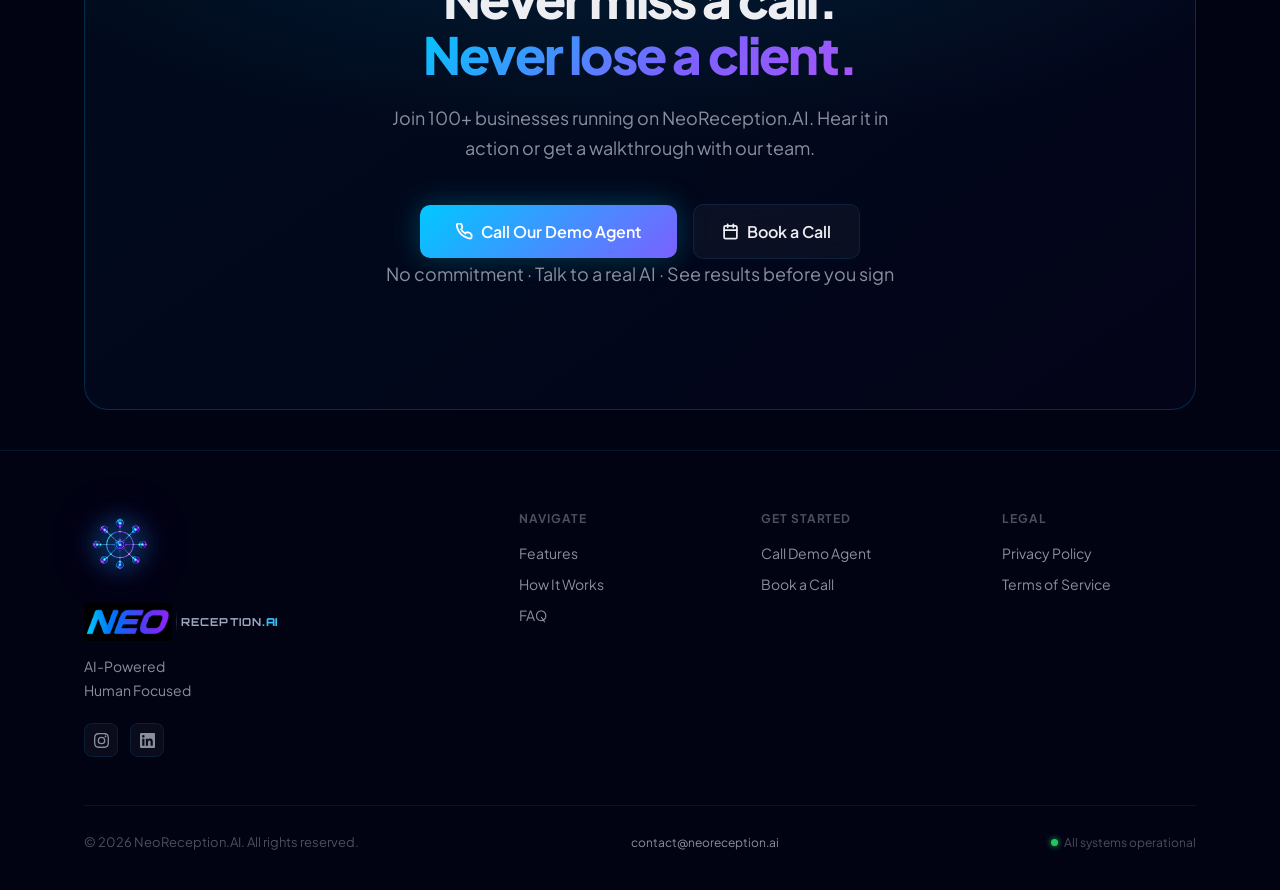
==== commit add53b79: "Red revenue number, smoother sliders, delayed animation trigger - co-amount + co-currency: red color" ====
--- a/index.html
+++ b/index.html
@@ -1877,11 +1877,12 @@
       -webkit-appearance: none;
       appearance: none;
       width: 100%;
-      height: 5px;
-      border-radius: 3px;
+      height: 6px;
+      border-radius: 6px;
       outline: none;
       cursor: pointer;
       will-change: background;
+      transition: background 0.05s linear;
       background: linear-gradient(
         to right,
         #00C8FF 0%,
@@ -1890,31 +1891,40 @@
         rgba(255,255,255,0.08) 100%
       );
     }
+    input[type="range"].calc-slider::-webkit-slider-runnable-track {
+      height: 6px;
+      border-radius: 6px;
+    }
     input[type="range"].calc-slider::-webkit-slider-thumb {
       -webkit-appearance: none;
-      width: 18px;
-      height: 18px;
+      width: 22px;
+      height: 22px;
       border-radius: 50%;
-      background: #fff;
-      box-shadow: 0 0 0 3px rgba(0,200,255,0.3), 0 2px 8px rgba(0,0,0,0.5);
-      transition: box-shadow 0.2s, transform 0.2s;
+      background: radial-gradient(circle at 38% 35%, #fff 0%, #c8f0ff 60%, #80d0ff 100%);
+      box-shadow: 0 0 0 3px rgba(0,200,255,0.25), 0 0 14px rgba(0,180,255,0.5), 0 2px 8px rgba(0,0,0,0.5);
+      transition: box-shadow 0.2s, transform 0.15s;
       will-change: transform;
-      cursor: pointer;
+      cursor: grab;
+    }
+    input[type="range"].calc-slider:active::-webkit-slider-thumb {
+      cursor: grabbing;
+      transform: scale(1.15);
+      box-shadow: 0 0 0 5px rgba(0,200,255,0.2), 0 0 22px rgba(0,180,255,0.7), 0 2px 12px rgba(0,0,0,0.6);
     }
     input[type="range"].calc-slider::-moz-range-thumb {
-      width: 18px; height: 18px;
+      width: 22px; height: 22px;
       border-radius: 50%;
-      background: #fff;
+      background: radial-gradient(circle at 38% 35%, #fff 0%, #c8f0ff 60%, #80d0ff 100%);
       border: none;
-      box-shadow: 0 0 0 3px rgba(0,200,255,0.3), 0 2px 8px rgba(0,0,0,0.5);
-      cursor: pointer;
+      box-shadow: 0 0 0 3px rgba(0,200,255,0.25), 0 0 14px rgba(0,180,255,0.5), 0 2px 8px rgba(0,0,0,0.5);
+      cursor: grab;
     }
     input[type="range"].calc-slider:hover::-webkit-slider-thumb {
-      box-shadow: 0 0 0 5px rgba(0,200,255,0.2), 0 2px 12px rgba(0,0,0,0.6);
-      transform: scale(1.12);
+      box-shadow: 0 0 0 5px rgba(0,200,255,0.18), 0 0 18px rgba(0,180,255,0.6), 0 2px 12px rgba(0,0,0,0.6);
+      transform: scale(1.1);
     }
     input[type="range"].calc-slider:focus-visible::-webkit-slider-thumb {
-      box-shadow: 0 0 0 5px rgba(0,200,255,0.45), 0 2px 12px rgba(0,0,0,0.6);
+      box-shadow: 0 0 0 5px rgba(0,200,255,0.45), 0 0 22px rgba(0,180,255,0.7), 0 2px 12px rgba(0,0,0,0.6);
     }
 
     /* ── Right: Results ── */
@@ -1990,15 +2000,15 @@
     }
     .co-currency {
       font-size: 26px; font-weight: 700;
-      color: rgba(0,200,255,0.55);
+      color: rgba(255,60,60,0.7);
       margin-top: 12px; margin-right: 3px;
       font-variant-numeric: tabular-nums;
     }
     .co-amount {
       font-size: 66px; font-weight: 800;
-      color: #eaf5ff; line-height: 1;
+      color: #ff4444; line-height: 1;
       font-variant-numeric: tabular-nums;
-      text-shadow: 0 0 30px rgba(0,200,255,0.5), 0 0 60px rgba(0,150,255,0.2);
+      text-shadow: 0 0 30px rgba(255,50,50,0.6), 0 0 60px rgba(200,0,0,0.3);
     }
     .co-period-text {
       font-size: 12px; color: rgba(0,200,255,0.4);
@@ -3037,12 +3047,12 @@
           });
         }
 
-        // Short pause so user sees the section first, then sweep all three simultaneously
+        // Pause so user lands on the section before the sweep begins
         setTimeout(() => {
           Promise.all(sliders.map(runSlider)).then(() => updateCalc());
-        }, 500);
+        }, 900);
       }
-    }, { threshold: 0.35 });
+    }, { threshold: 0.5 });
 
     if (calcSection) calcObserver.observe(calcSection);
   });
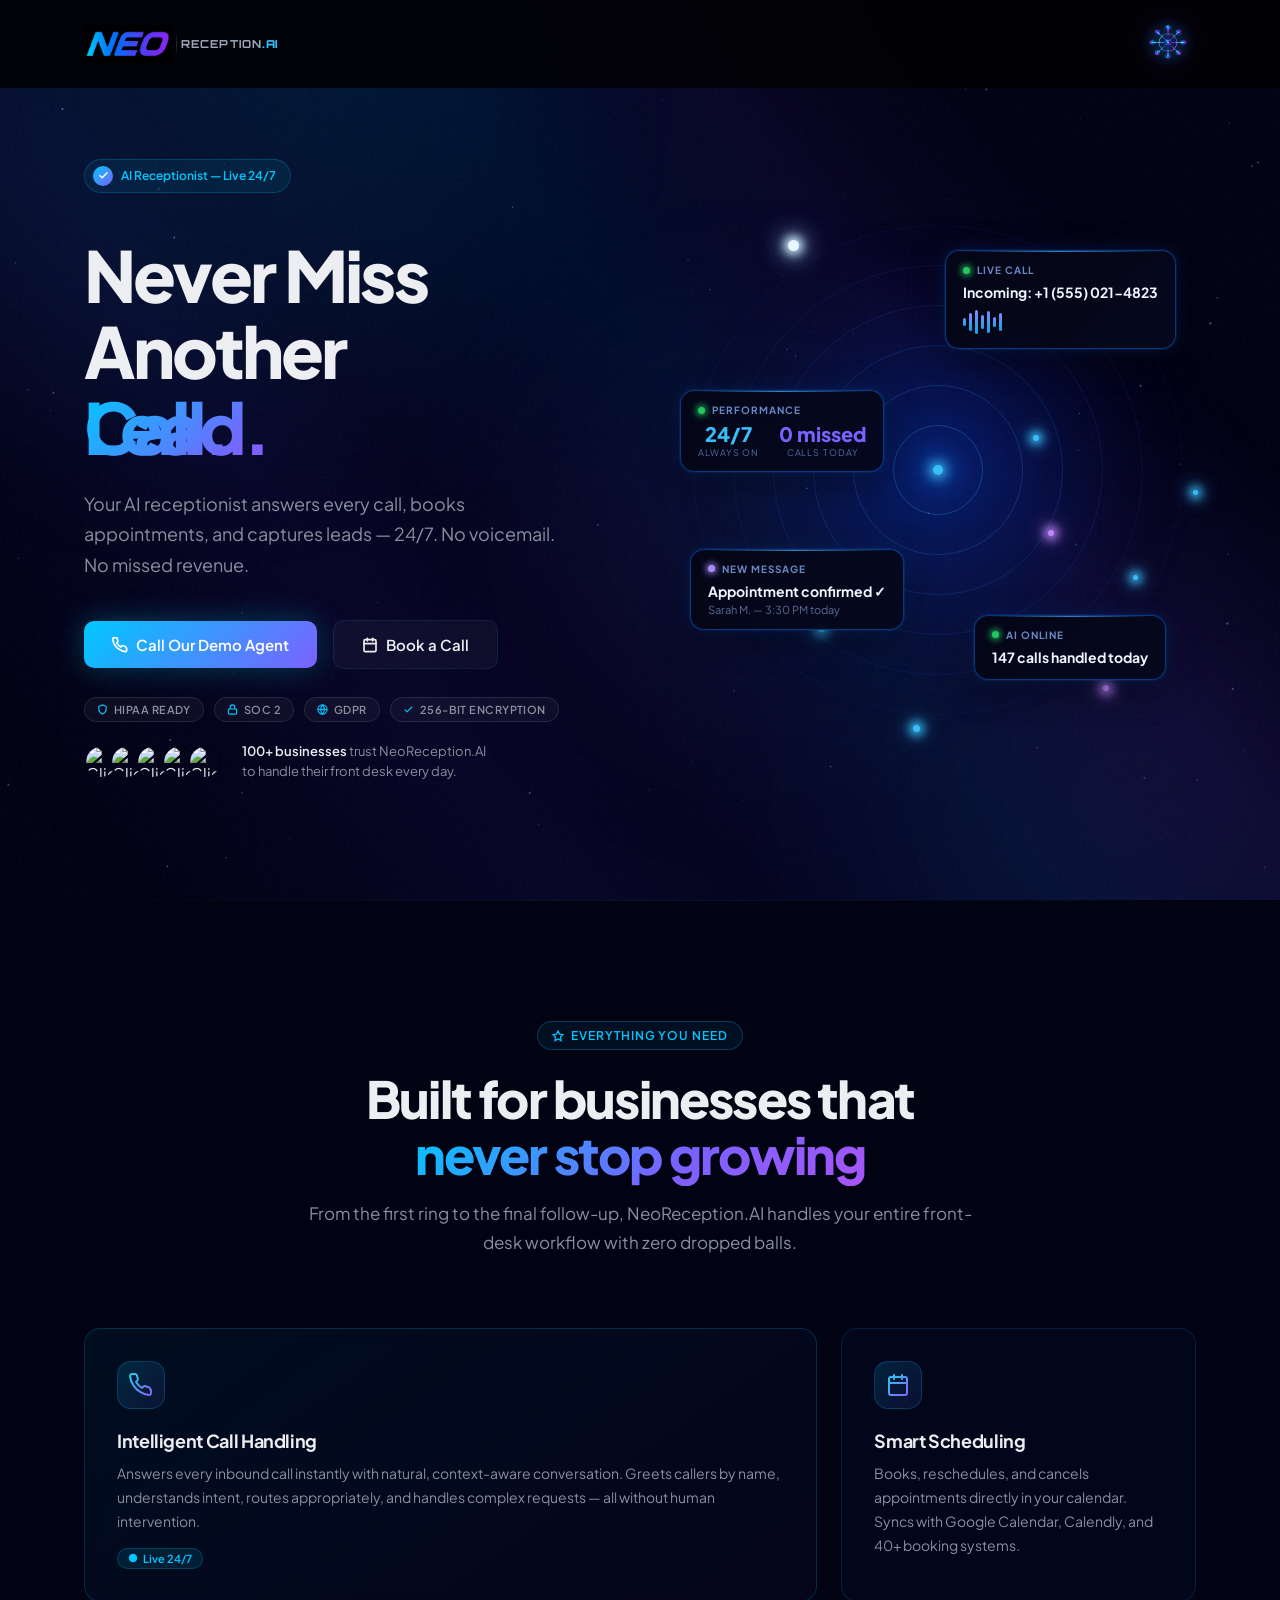
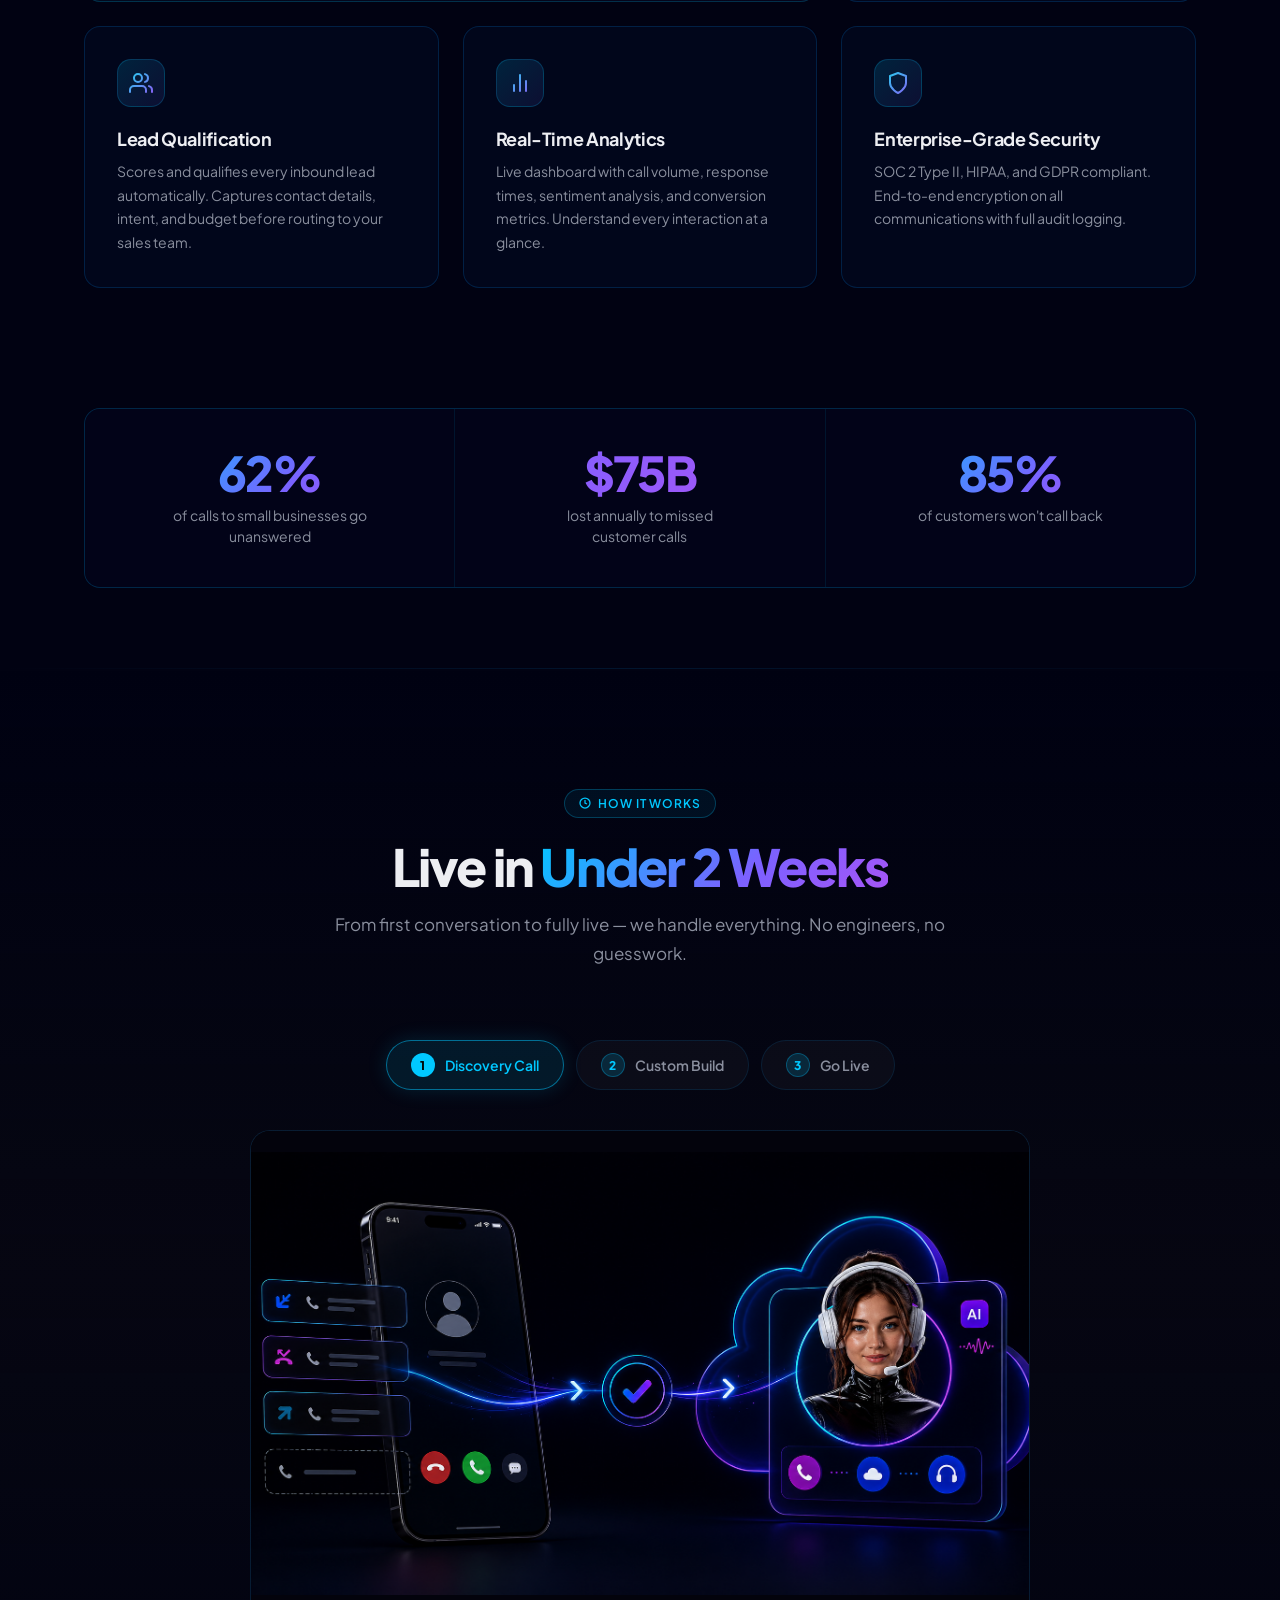
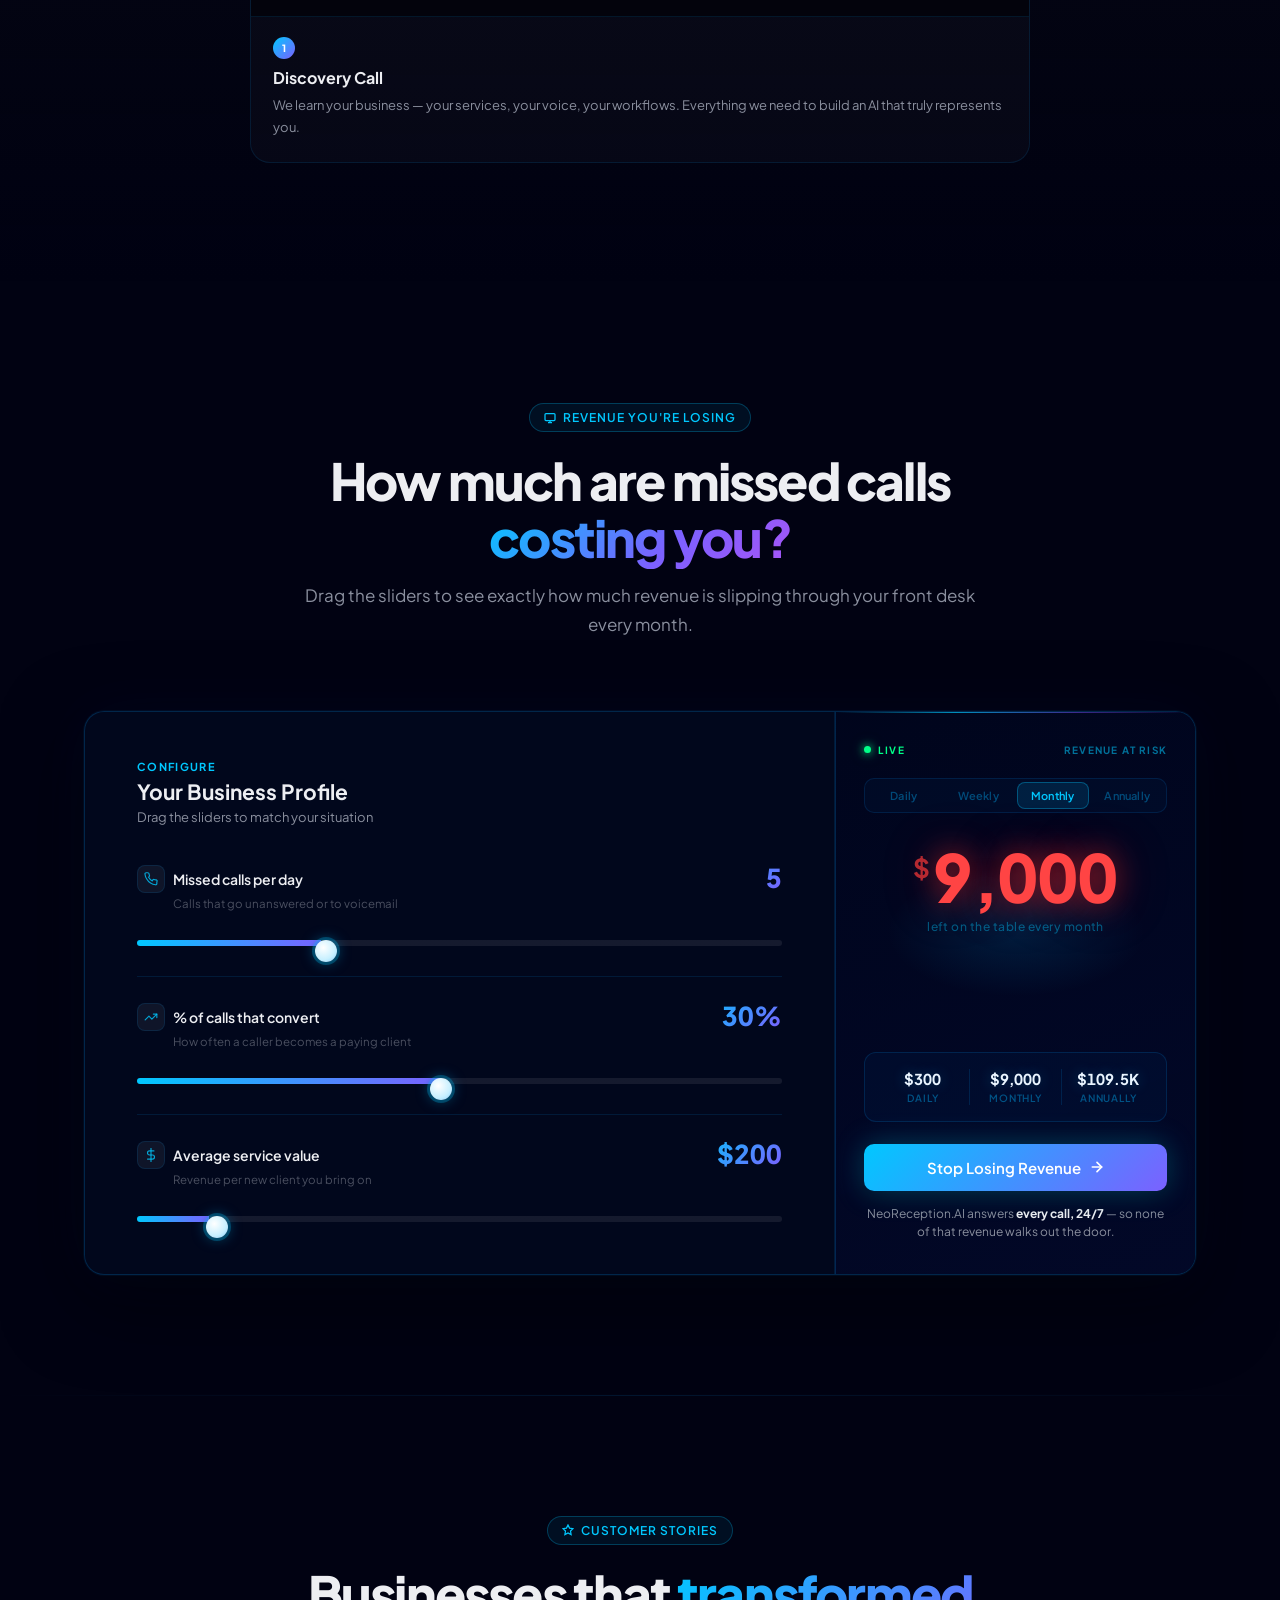
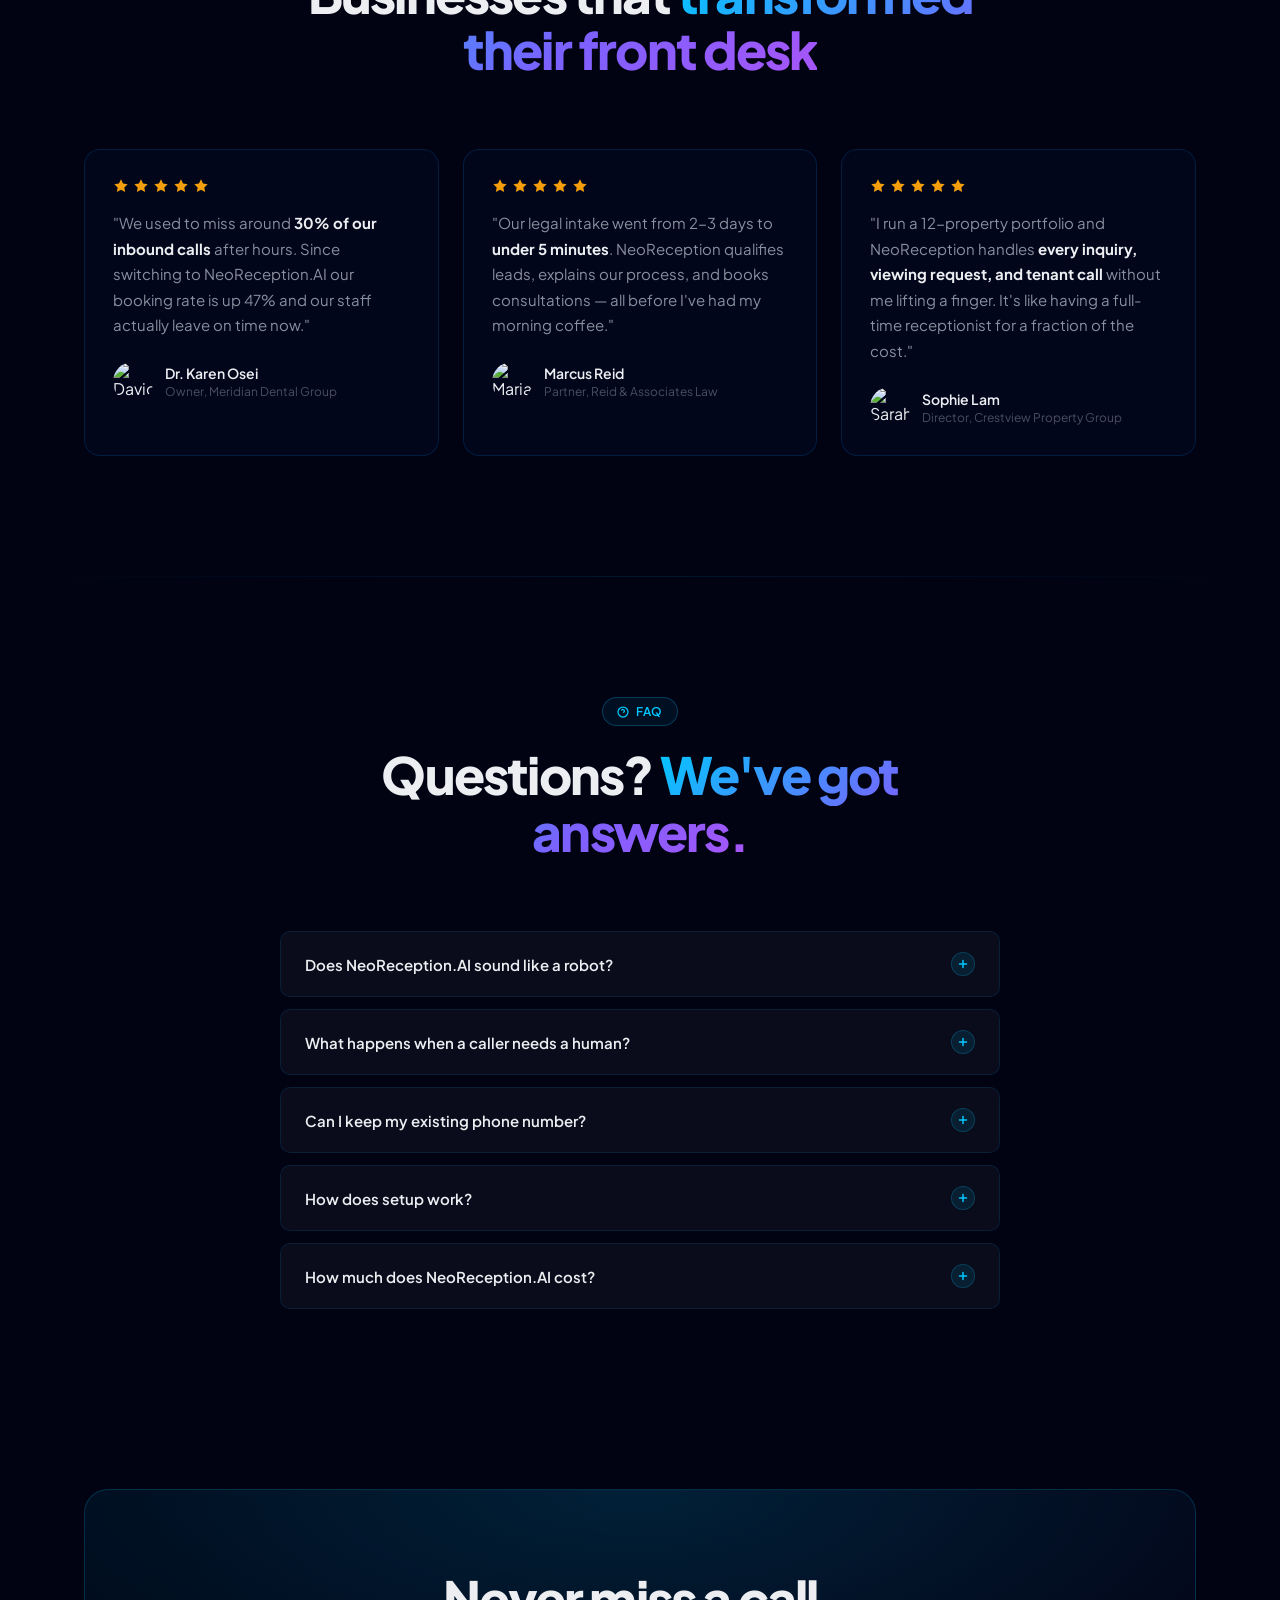
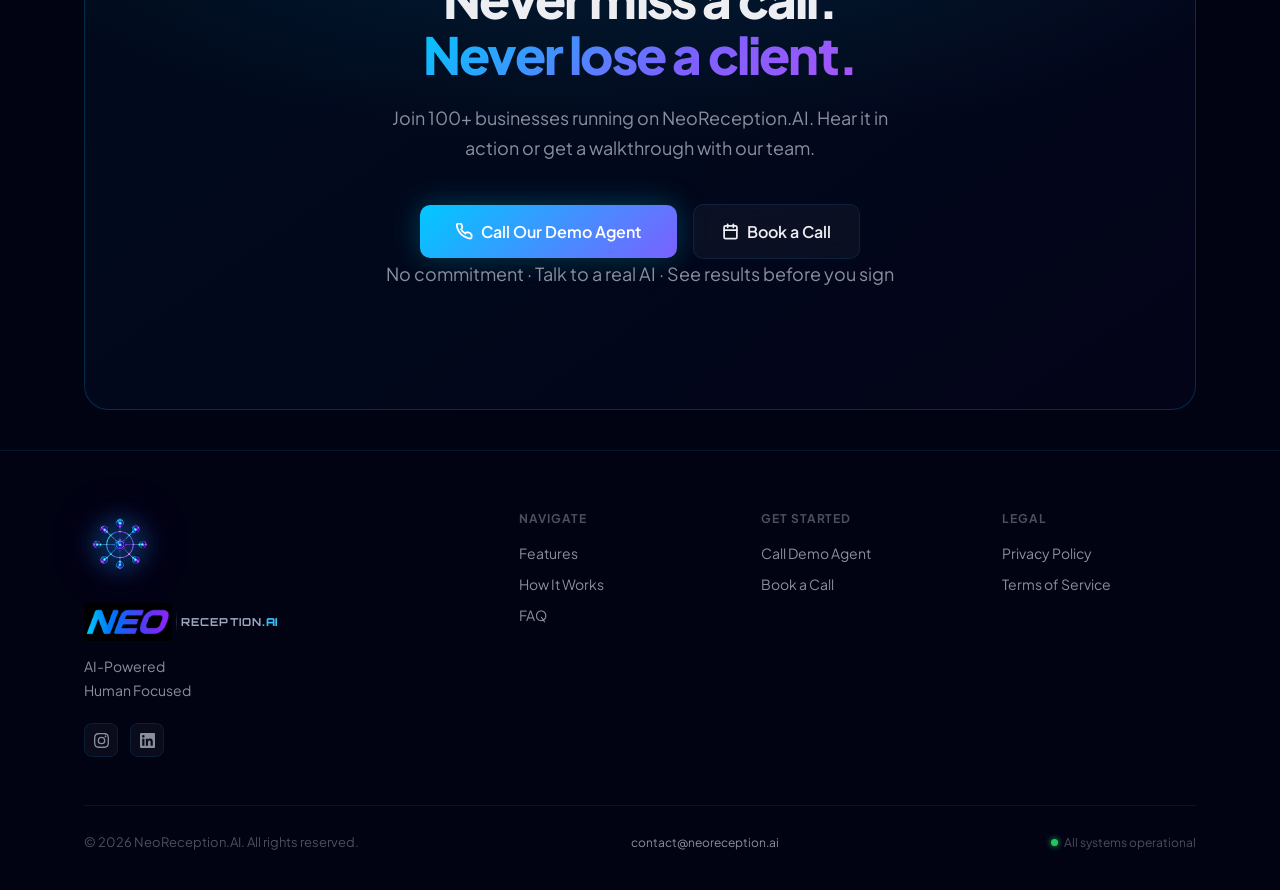
==== commit e41a4d23: "Fix orb rotation center — align transform-origin to visual center of symbol PNG has 22px more transp" ====
--- a/index.html
+++ b/index.html
@@ -1567,7 +1567,7 @@
       width: 48px;
       height: 48px;
       object-fit: contain;
-      transform-origin: 50% 50%;
+      transform-origin: 50% 45.6%;
       filter: drop-shadow(0 0 6px rgba(0,180,255,0.5)) drop-shadow(0 0 14px rgba(120,40,255,0.3));
       transition: transform 0.65s cubic-bezier(0.4,0,0.2,1), filter 0.25s;
     }
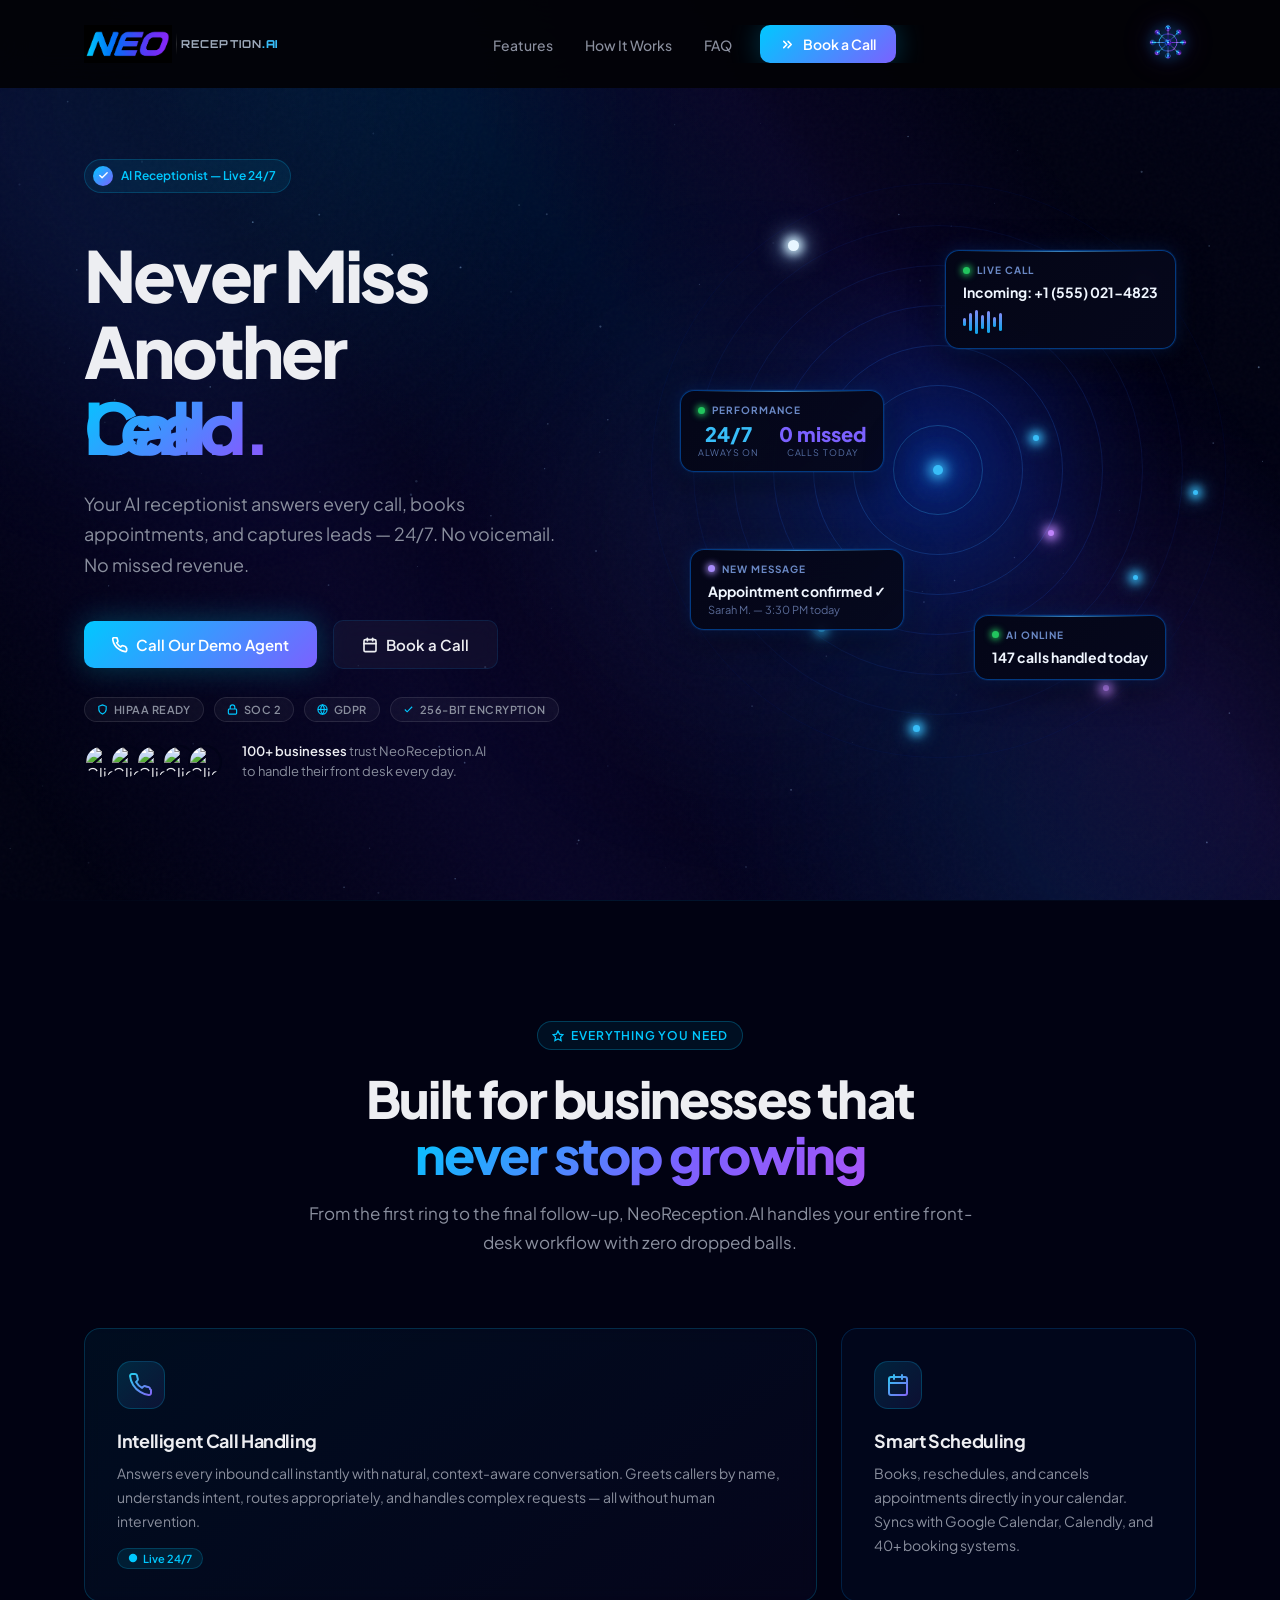
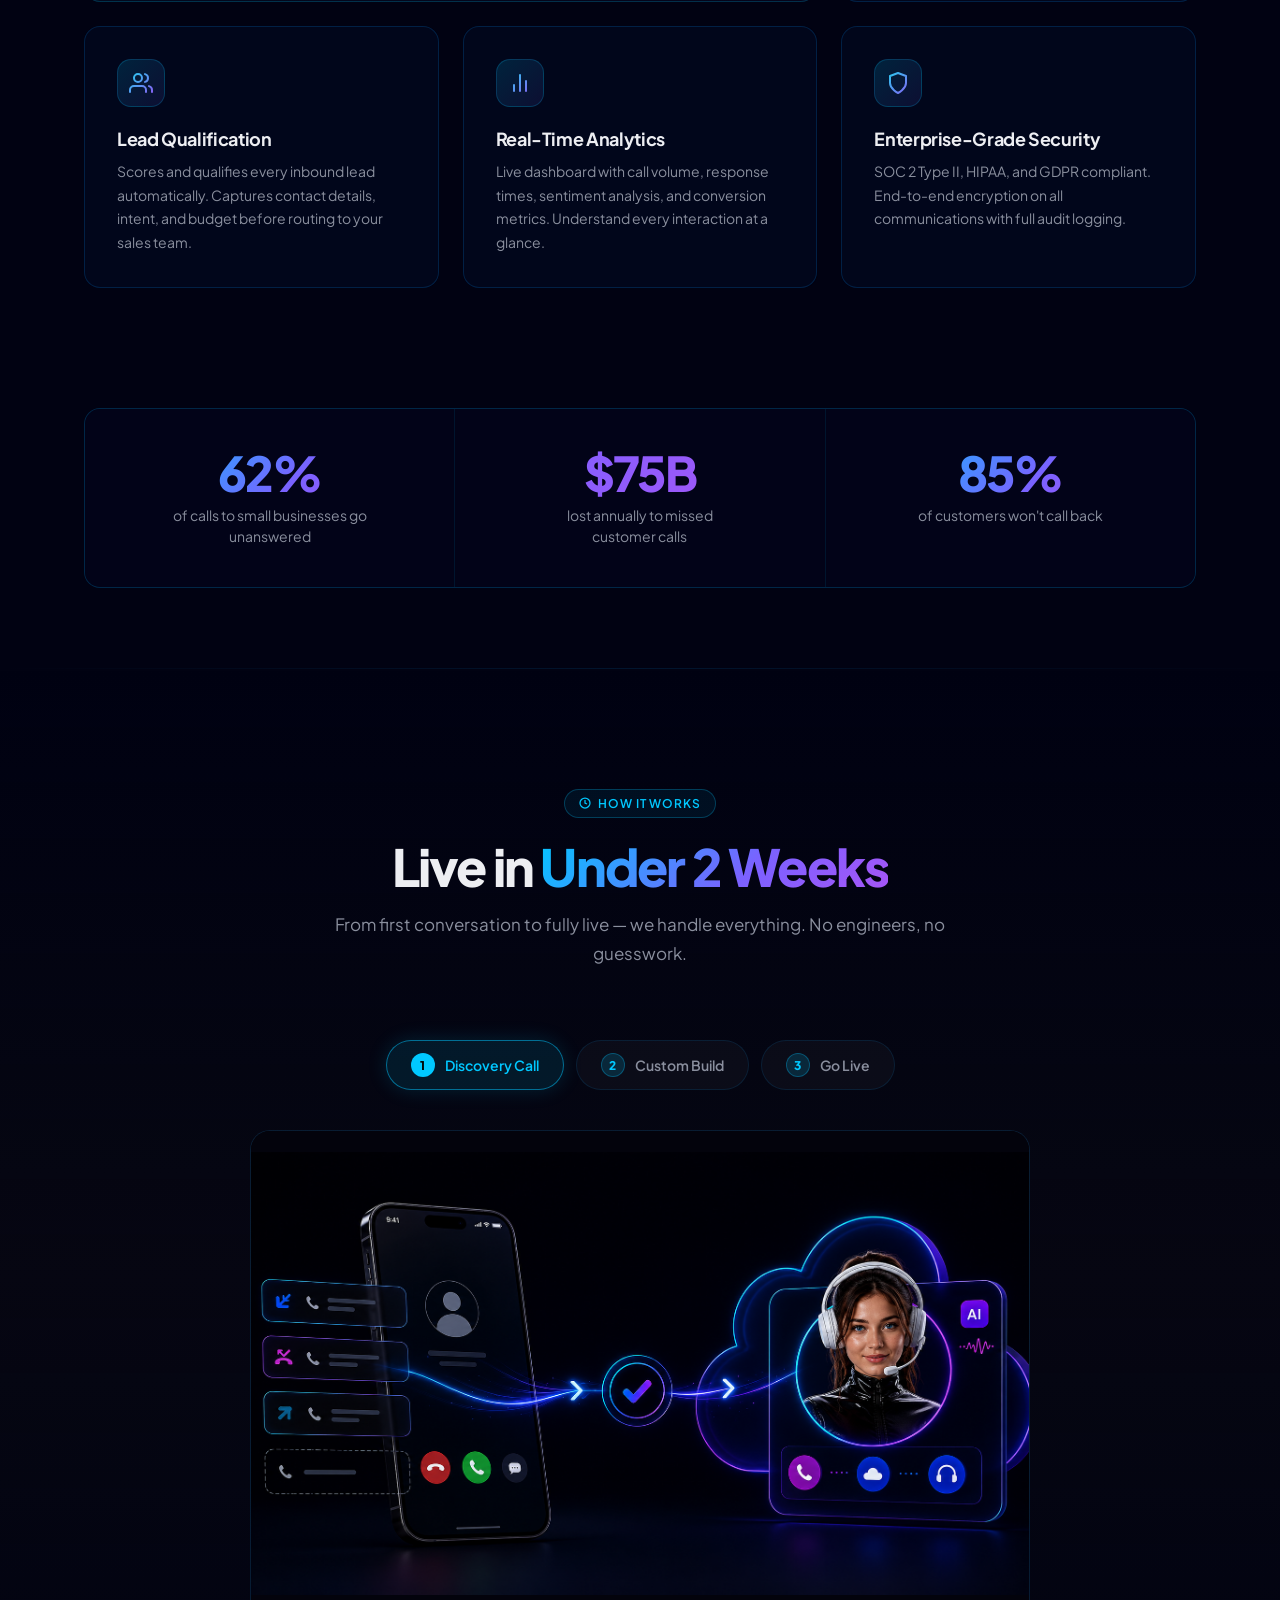
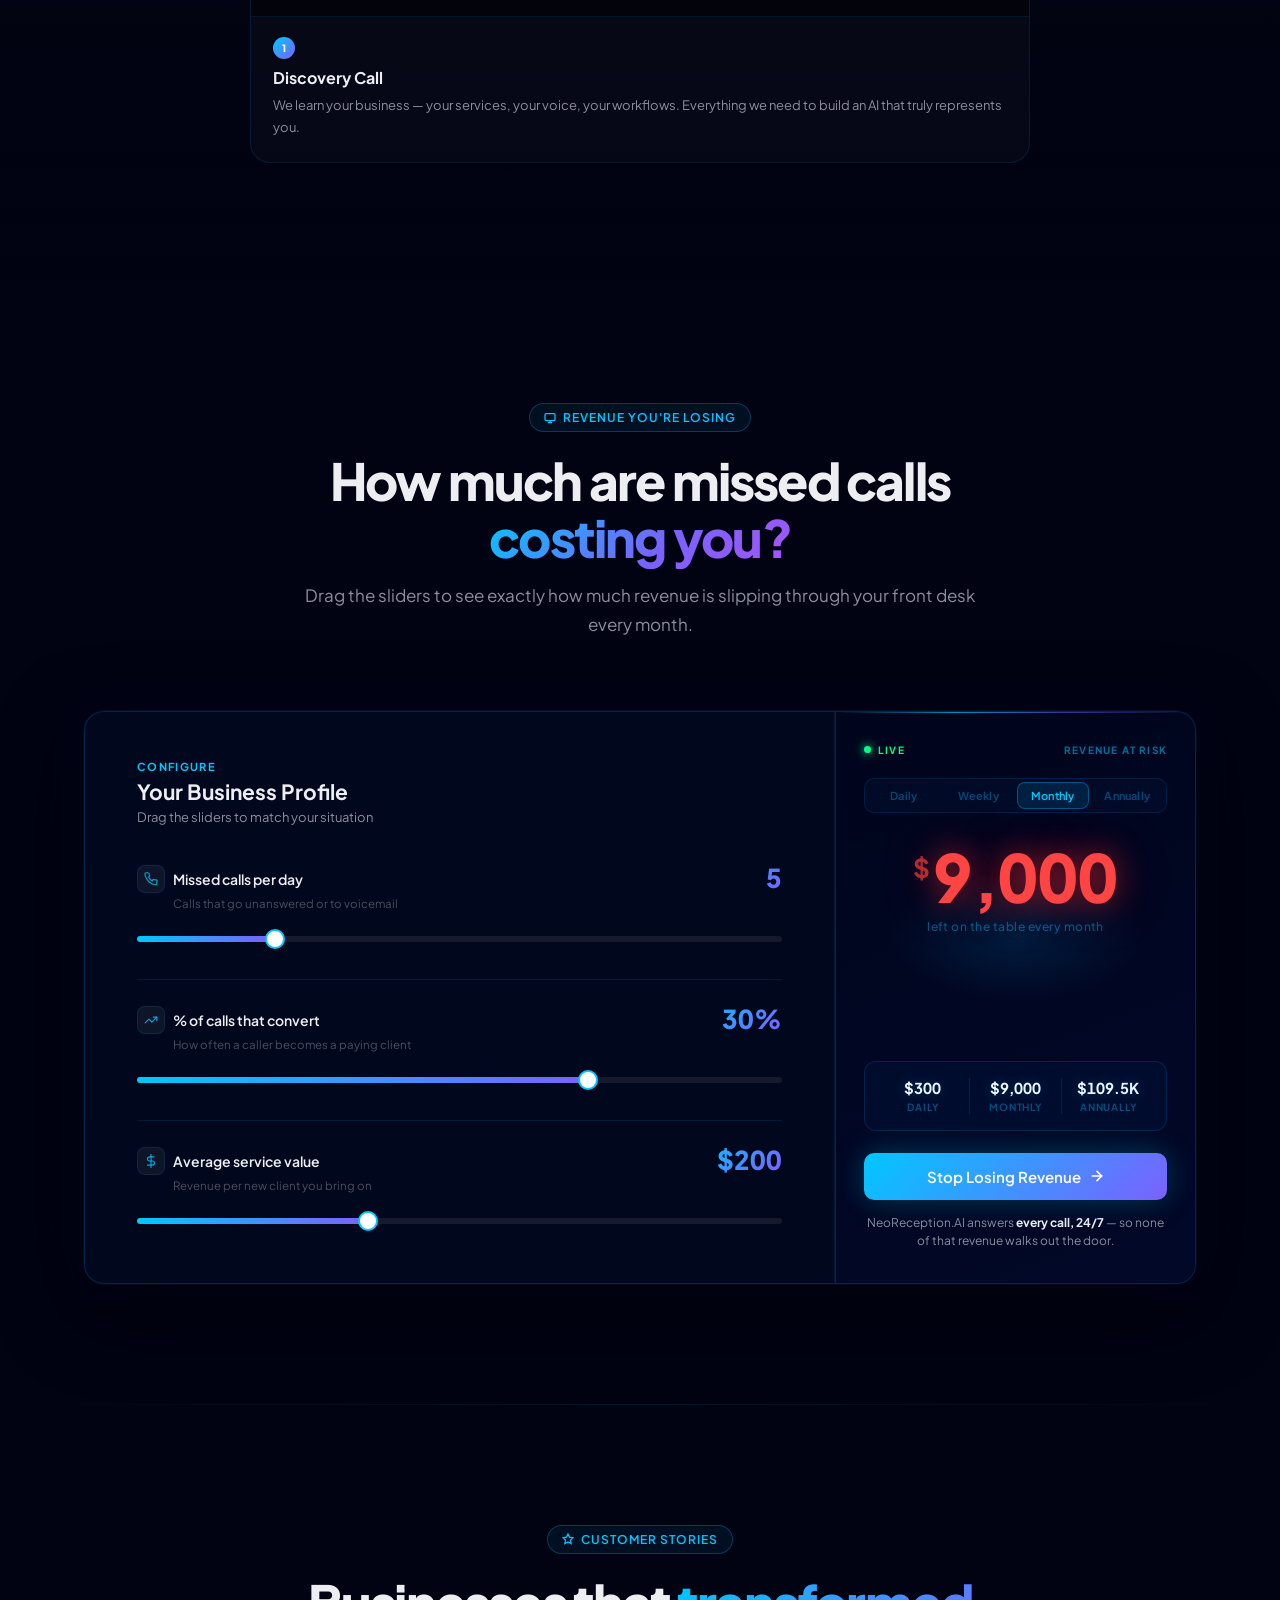
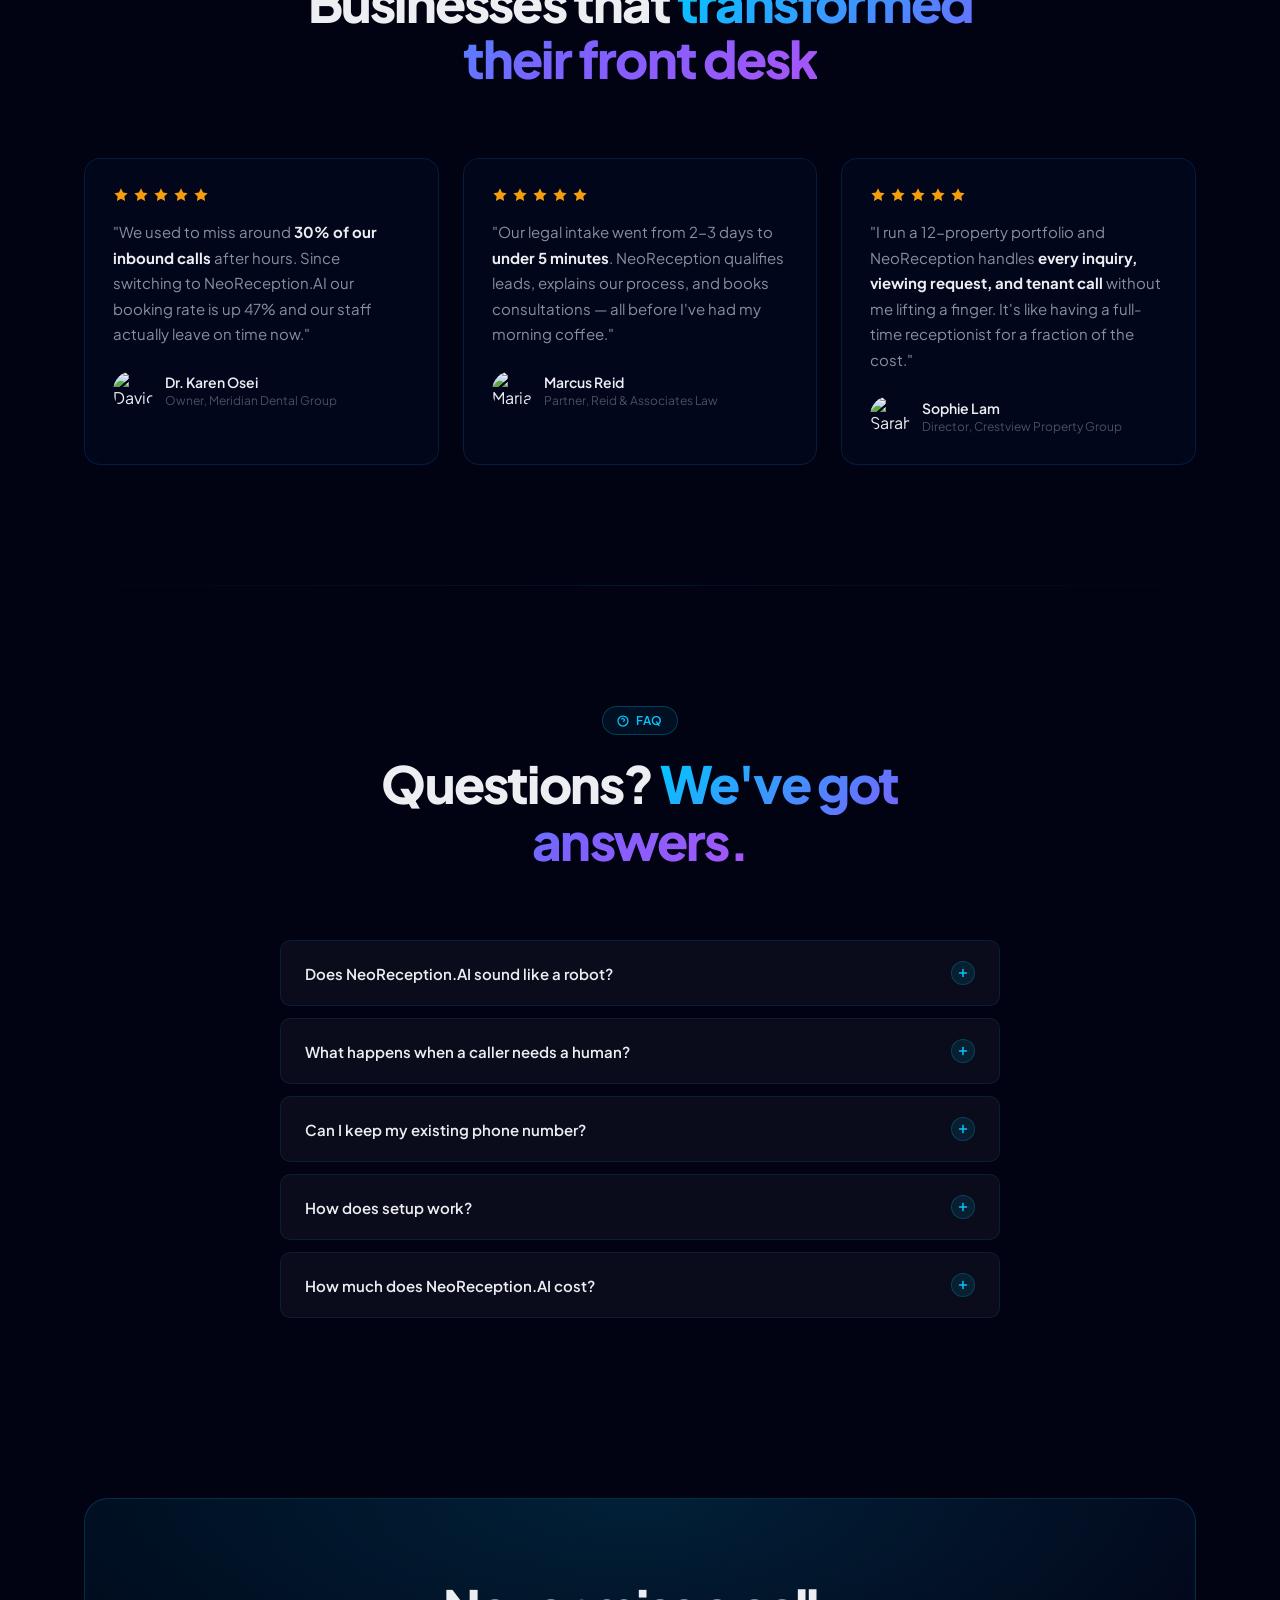
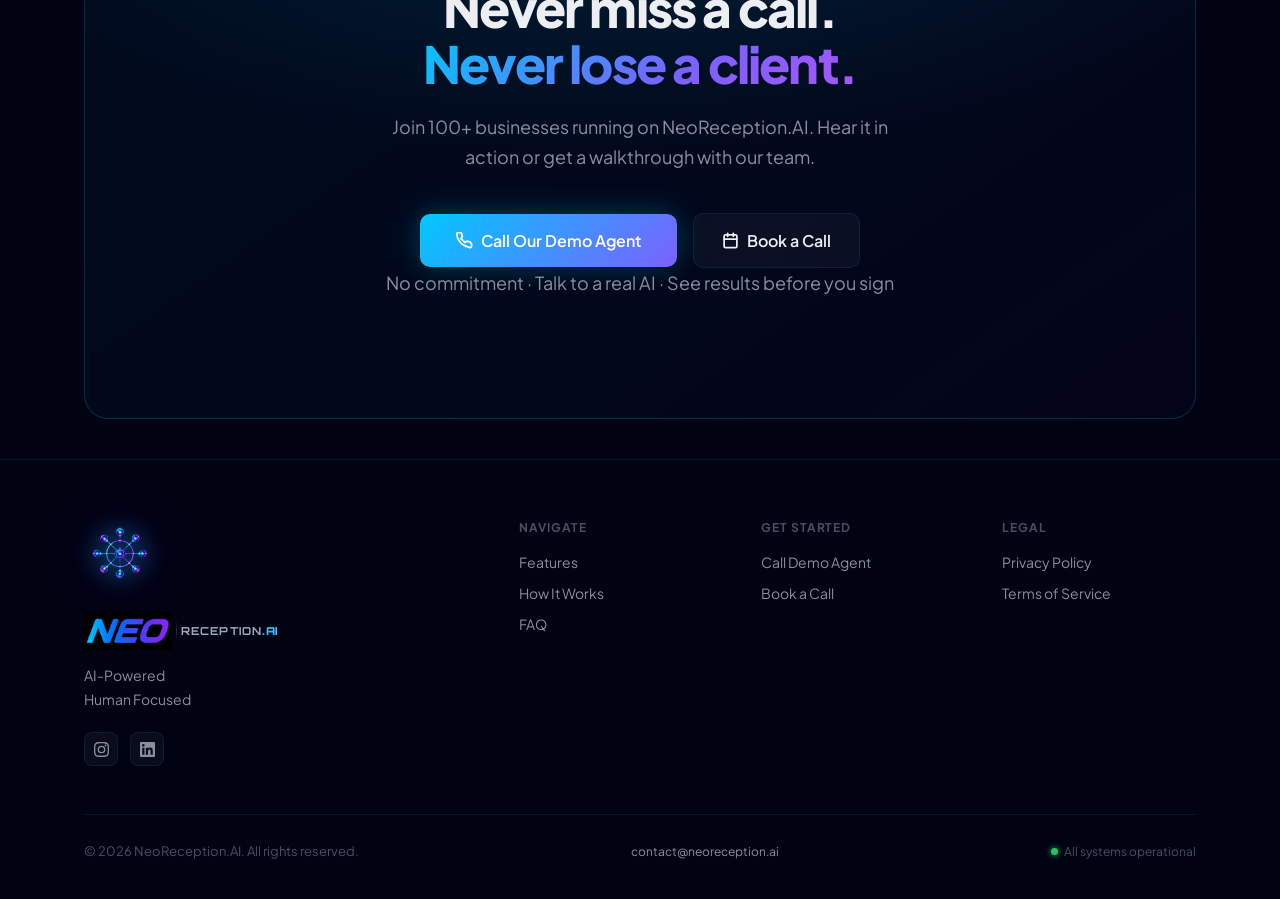
==== commit b6bdcb17: "Clean slider thumb, proper centering, smooth animated stats Slider thumb: - Remove all glow/box-shad" ====
--- a/index.html
+++ b/index.html
@@ -1877,12 +1877,16 @@
       -webkit-appearance: none;
       appearance: none;
       width: 100%;
+      height: 20px;        /* tall enough to contain thumb — centers it */
+      background: transparent;
+      outline: none;
+      cursor: pointer;
+      padding: 0;
+      margin: 0;
+    }
+    input[type="range"].calc-slider::-webkit-slider-runnable-track {
       height: 6px;
       border-radius: 6px;
-      outline: none;
-      cursor: pointer;
-      will-change: background;
-      transition: background 0.05s linear;
       background: linear-gradient(
         to right,
         #00C8FF 0%,
@@ -1891,40 +1895,49 @@
         rgba(255,255,255,0.08) 100%
       );
     }
-    input[type="range"].calc-slider::-webkit-slider-runnable-track {
+    input[type="range"].calc-slider::-webkit-slider-thumb {
+      -webkit-appearance: none;
+      width: 20px;
+      height: 20px;
+      border-radius: 50%;
+      background: #ffffff;
+      border: 2.5px solid #00C8FF;
+      box-shadow: none;
+      cursor: grab;
+      margin-top: -7px;   /* (6px track - 20px thumb) / 2 = -7px */
+      transition: transform 0.15s, border-color 0.15s;
+    }
+    input[type="range"].calc-slider:active::-webkit-slider-thumb {
+      cursor: grabbing;
+      transform: scale(1.12);
+      border-color: #7B61FF;
+    }
+    input[type="range"].calc-slider:hover::-webkit-slider-thumb {
+      transform: scale(1.08);
+    }
+    input[type="range"].calc-slider:focus-visible::-webkit-slider-thumb {
+      outline: 3px solid rgba(0,200,255,0.4);
+      outline-offset: 2px;
+    }
+    input[type="range"].calc-slider::-moz-range-track {
       height: 6px;
       border-radius: 6px;
-    }
-    input[type="range"].calc-slider::-webkit-slider-thumb {
-      -webkit-appearance: none;
-      width: 22px;
-      height: 22px;
+      background: linear-gradient(
+        to right,
+        #00C8FF 0%,
+        #7B61FF var(--pct, 30%),
+        rgba(255,255,255,0.08) var(--pct, 30%),
+        rgba(255,255,255,0.08) 100%
+      );
+    }
+    input[type="range"].calc-slider::-moz-range-thumb {
+      width: 20px;
+      height: 20px;
       border-radius: 50%;
-      background: radial-gradient(circle at 38% 35%, #fff 0%, #c8f0ff 60%, #80d0ff 100%);
-      box-shadow: 0 0 0 3px rgba(0,200,255,0.25), 0 0 14px rgba(0,180,255,0.5), 0 2px 8px rgba(0,0,0,0.5);
-      transition: box-shadow 0.2s, transform 0.15s;
-      will-change: transform;
+      background: #ffffff;
+      border: 2.5px solid #00C8FF;
+      box-shadow: none;
       cursor: grab;
-    }
-    input[type="range"].calc-slider:active::-webkit-slider-thumb {
-      cursor: grabbing;
-      transform: scale(1.15);
-      box-shadow: 0 0 0 5px rgba(0,200,255,0.2), 0 0 22px rgba(0,180,255,0.7), 0 2px 12px rgba(0,0,0,0.6);
-    }
-    input[type="range"].calc-slider::-moz-range-thumb {
-      width: 22px; height: 22px;
-      border-radius: 50%;
-      background: radial-gradient(circle at 38% 35%, #fff 0%, #c8f0ff 60%, #80d0ff 100%);
-      border: none;
-      box-shadow: 0 0 0 3px rgba(0,200,255,0.25), 0 0 14px rgba(0,180,255,0.5), 0 2px 8px rgba(0,0,0,0.5);
-      cursor: grab;
-    }
-    input[type="range"].calc-slider:hover::-webkit-slider-thumb {
-      box-shadow: 0 0 0 5px rgba(0,200,255,0.18), 0 0 18px rgba(0,180,255,0.6), 0 2px 12px rgba(0,0,0,0.6);
-      transform: scale(1.1);
-    }
-    input[type="range"].calc-slider:focus-visible::-webkit-slider-thumb {
-      box-shadow: 0 0 0 5px rgba(0,200,255,0.45), 0 0 22px rgba(0,180,255,0.7), 0 2px 12px rgba(0,0,0,0.6);
     }
 
     /* ── Right: Results ── */
@@ -2938,6 +2951,28 @@
     animateValue('result-hero', calcValues[period]);
   }
 
+  // Per-element animation frame handles so each number cancels its own previous tween
+  const animFrames = {};
+
+  function animateEl(id, target, duration, formatter) {
+    const el = document.getElementById(id);
+    if (!el) return;
+    if (animFrames[id]) cancelAnimationFrame(animFrames[id]);
+    // Seed from stored value, or fall back to parsing the visible text
+    const start = parseFloat(el.dataset.numVal) ||
+                  parseFloat(el.textContent.replace(/[^0-9.]/g, '')) || 0;
+    const startTime = performance.now();
+    function step(now) {
+      const p    = Math.min((now - startTime) / duration, 1);
+      const ease = 1 - Math.pow(1 - p, 3);   // cubic ease-out
+      const val  = start + (target - start) * ease;
+      el.dataset.numVal = val;
+      el.textContent = formatter(Math.round(val));
+      if (p < 1) animFrames[id] = requestAnimationFrame(step);
+    }
+    animFrames[id] = requestAnimationFrame(step);
+  }
+
   function updateCalc() {
     const calls = parseInt(document.getElementById('slider-calls').value);
     const rate  = parseInt(document.getElementById('slider-rate').value);
@@ -2948,10 +2983,10 @@
       updateSliderFill(document.getElementById(id));
     });
 
-    // Update display labels
-    document.getElementById('val-calls').textContent = calls;
-    document.getElementById('val-rate').textContent  = rate + '%';
-    document.getElementById('val-price').textContent = '$' + price.toLocaleString();
+    // Animate slider label values
+    animateEl('val-calls', calls, 180, v => v);
+    animateEl('val-rate',  rate,  180, v => v + '%');
+    animateEl('val-price', price, 180, v => '$' + v.toLocaleString());
 
     // Calculations
     const dailyCust = calls * (rate / 100);
@@ -2962,39 +2997,20 @@
 
     calcValues = { daily, weekly, monthly, annually };
 
-    // Update hero big number for active period
-    animateValue('result-hero', calcValues[activePeriod]);
-
-    // Update breakdown rows
-    document.getElementById('result-daily-cust').textContent =
-      dailyCust % 1 === 0 ? dailyCust : dailyCust.toFixed(1);
-    document.getElementById('result-daily').textContent   = formatCurrency(daily);
-    document.getElementById('result-weekly').textContent  = formatCurrency(weekly);
-    document.getElementById('result-monthly').textContent = formatCurrency(monthly);
-    document.getElementById('result-yearly').textContent  = formatCurrency(annually);
+    // Hero big number
+    animateEl('result-hero', calcValues[activePeriod], 350, formatHero);
+
+    // Breakdown stats — short duration so they keep pace while dragging
+    const dcEl = document.getElementById('result-daily-cust');
+    if (dcEl) dcEl.textContent = dailyCust % 1 === 0 ? dailyCust : dailyCust.toFixed(1);
+    animateEl('result-daily',   daily,    200, formatCurrency);
+    animateEl('result-weekly',  weekly,   200, formatCurrency);
+    animateEl('result-monthly', monthly,  200, formatCurrency);
+    animateEl('result-yearly',  annually, 200, formatCurrency);
   }
 
-  let animFrame;
   function animateValue(id, target) {
-    const el = document.getElementById(id);
-    cancelAnimationFrame(animFrame);
-    // Parse back a plain number from the hero display (digits-only, may have K/M suffix)
-    const raw = el.textContent || '0';
-    let start = 0;
-    if (raw.includes('M'))      start = parseFloat(raw) * 1000000;
-    else if (raw.includes('K')) start = parseFloat(raw) * 1000;
-    else                        start = parseFloat(raw.replace(/[^0-9.]/g, '')) || 0;
-    const duration = 380;
-    const startTime = performance.now();
-    function step(now) {
-      const elapsed  = now - startTime;
-      const progress = Math.min(elapsed / duration, 1);
-      const ease     = 1 - Math.pow(1 - progress, 3);
-      const current  = Math.round(start + (target - start) * ease);
-      el.textContent = formatHero(current);
-      if (progress < 1) animFrame = requestAnimationFrame(step);
-    }
-    animFrame = requestAnimationFrame(step);
+    animateEl(id, target, 350, formatHero);
   }
 
   // Init on load
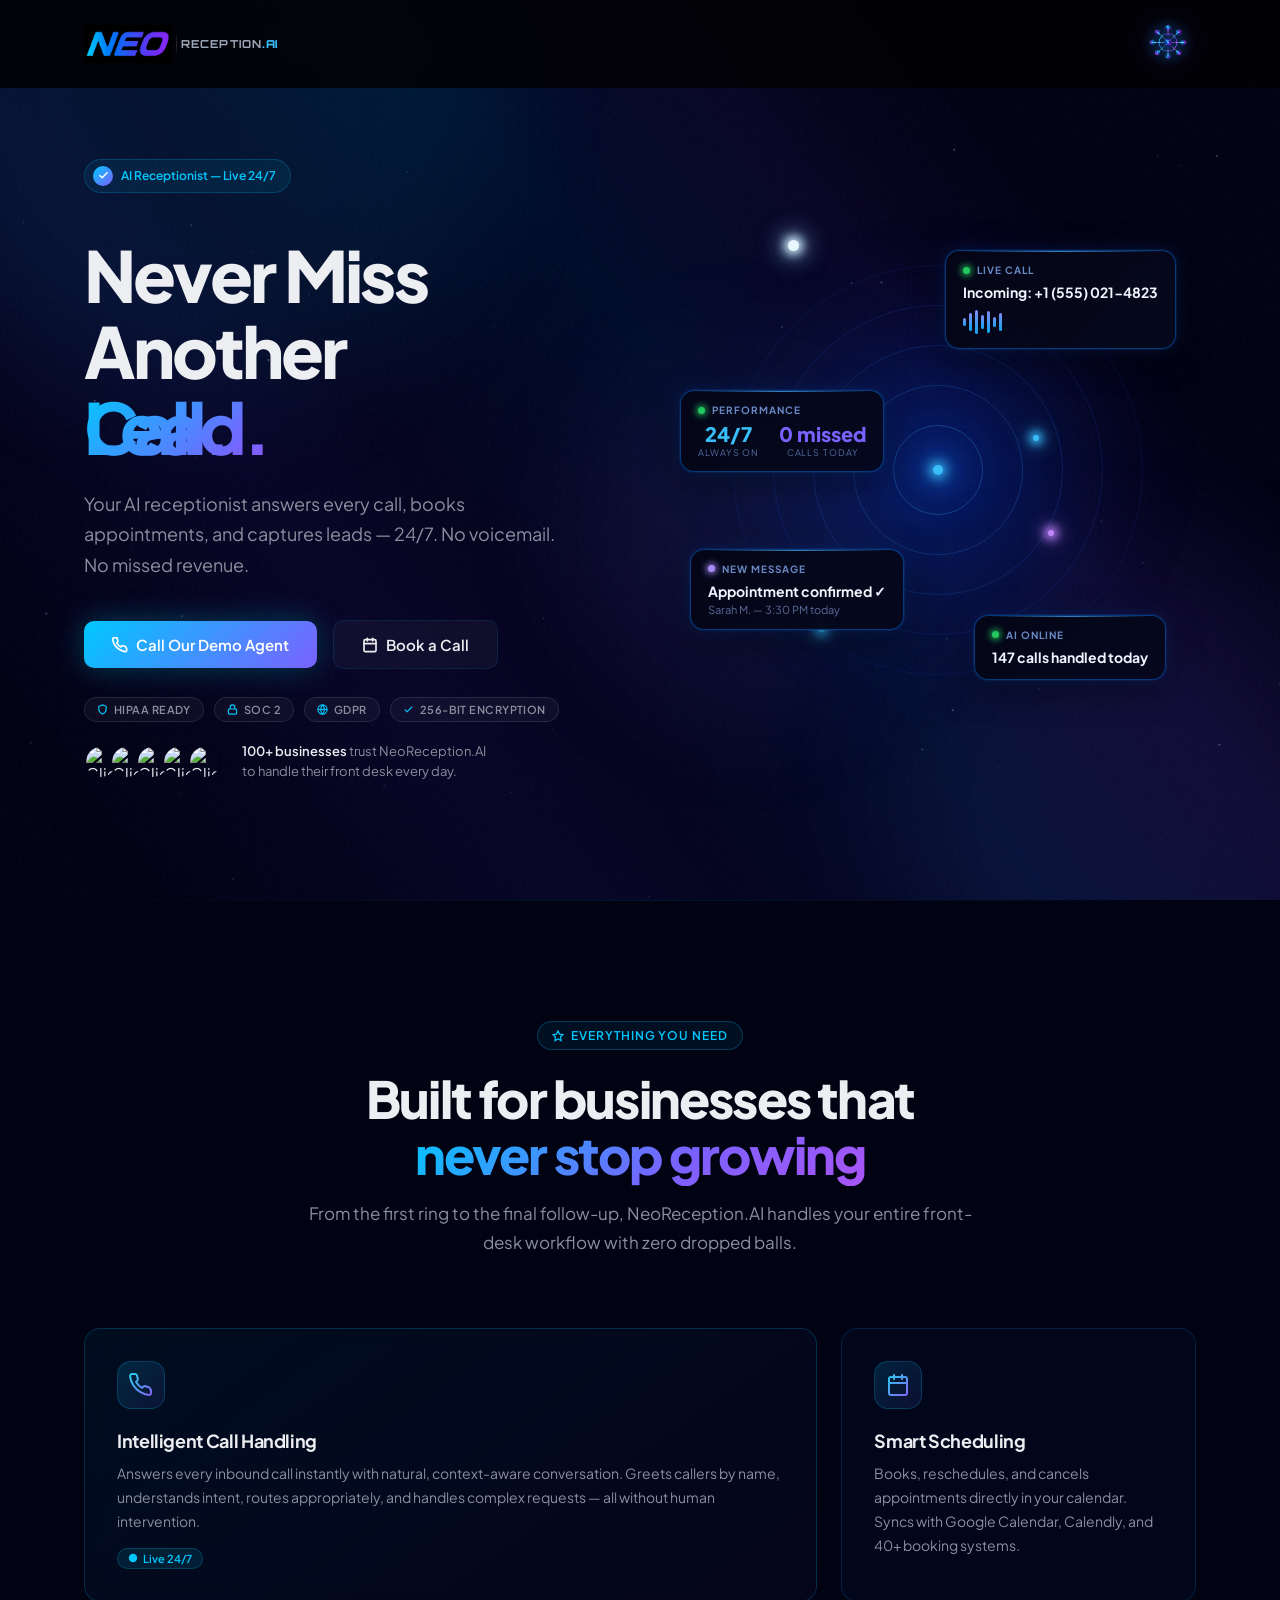
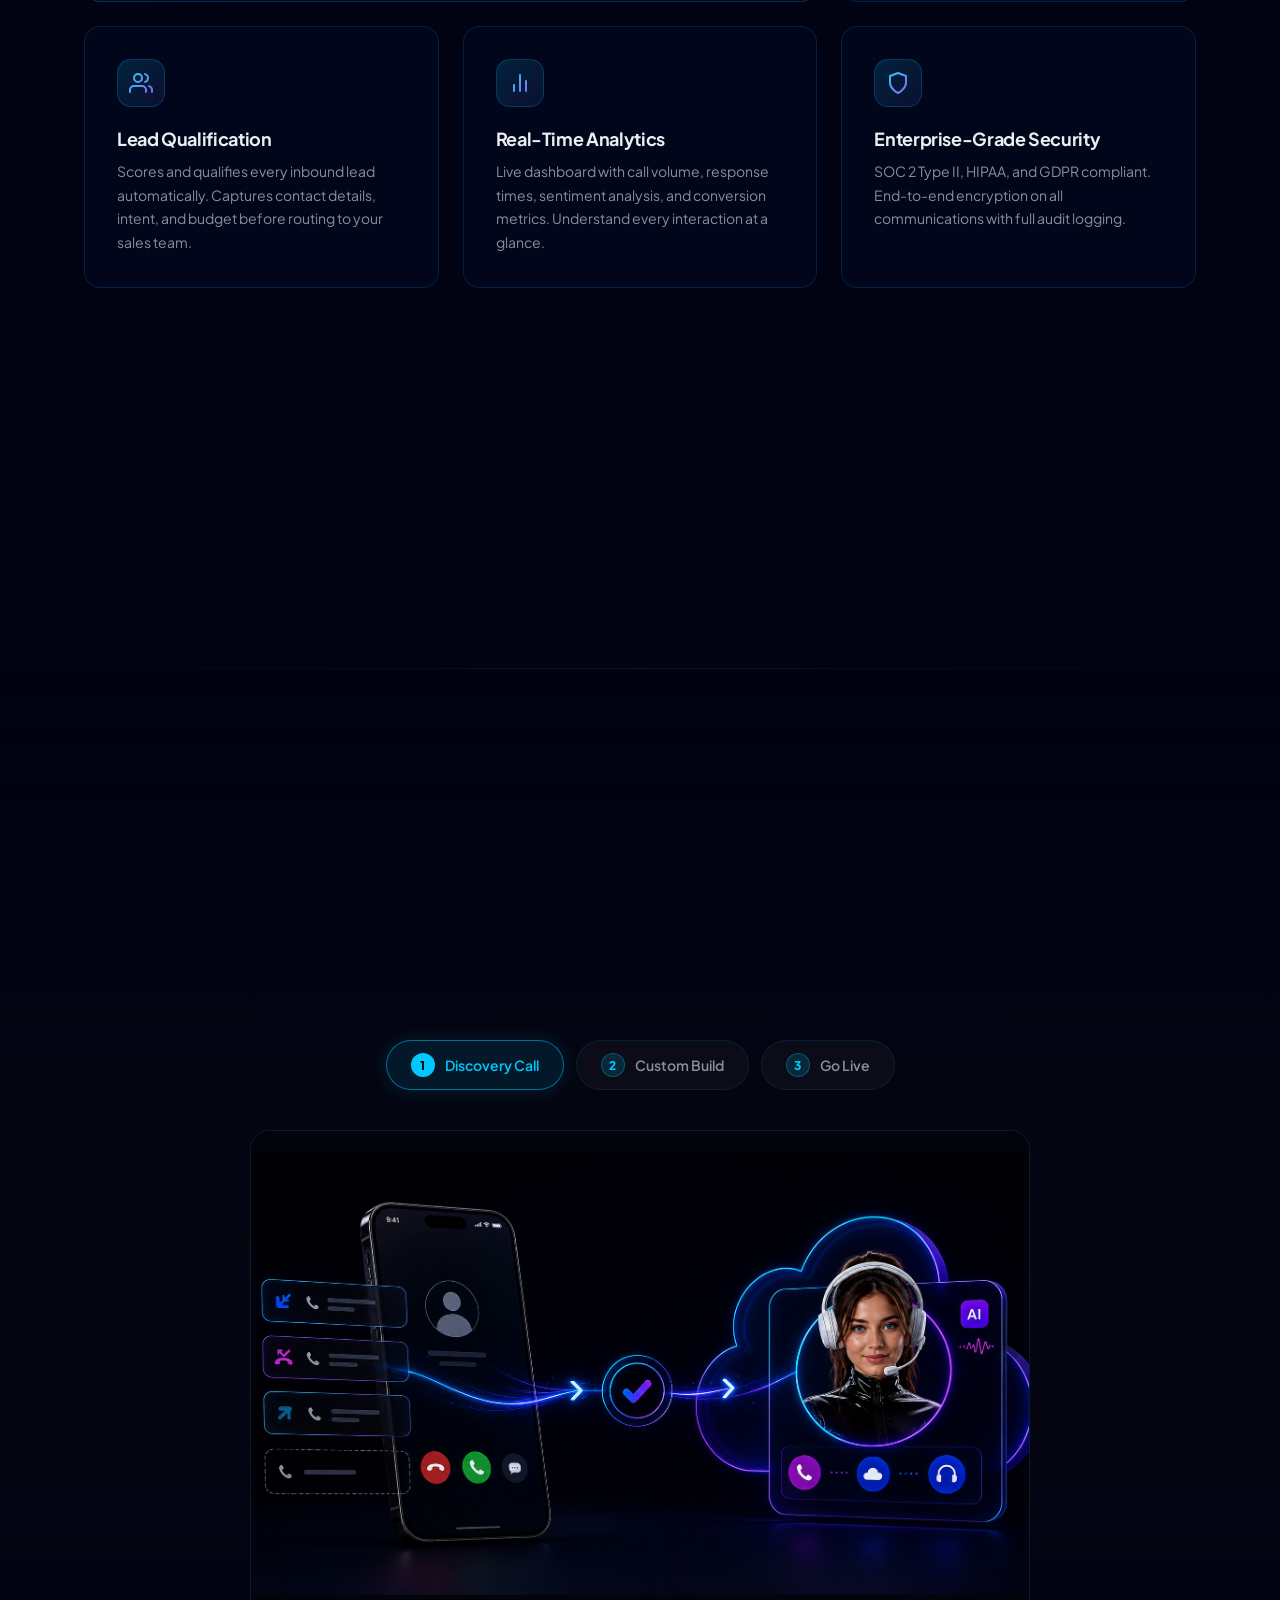
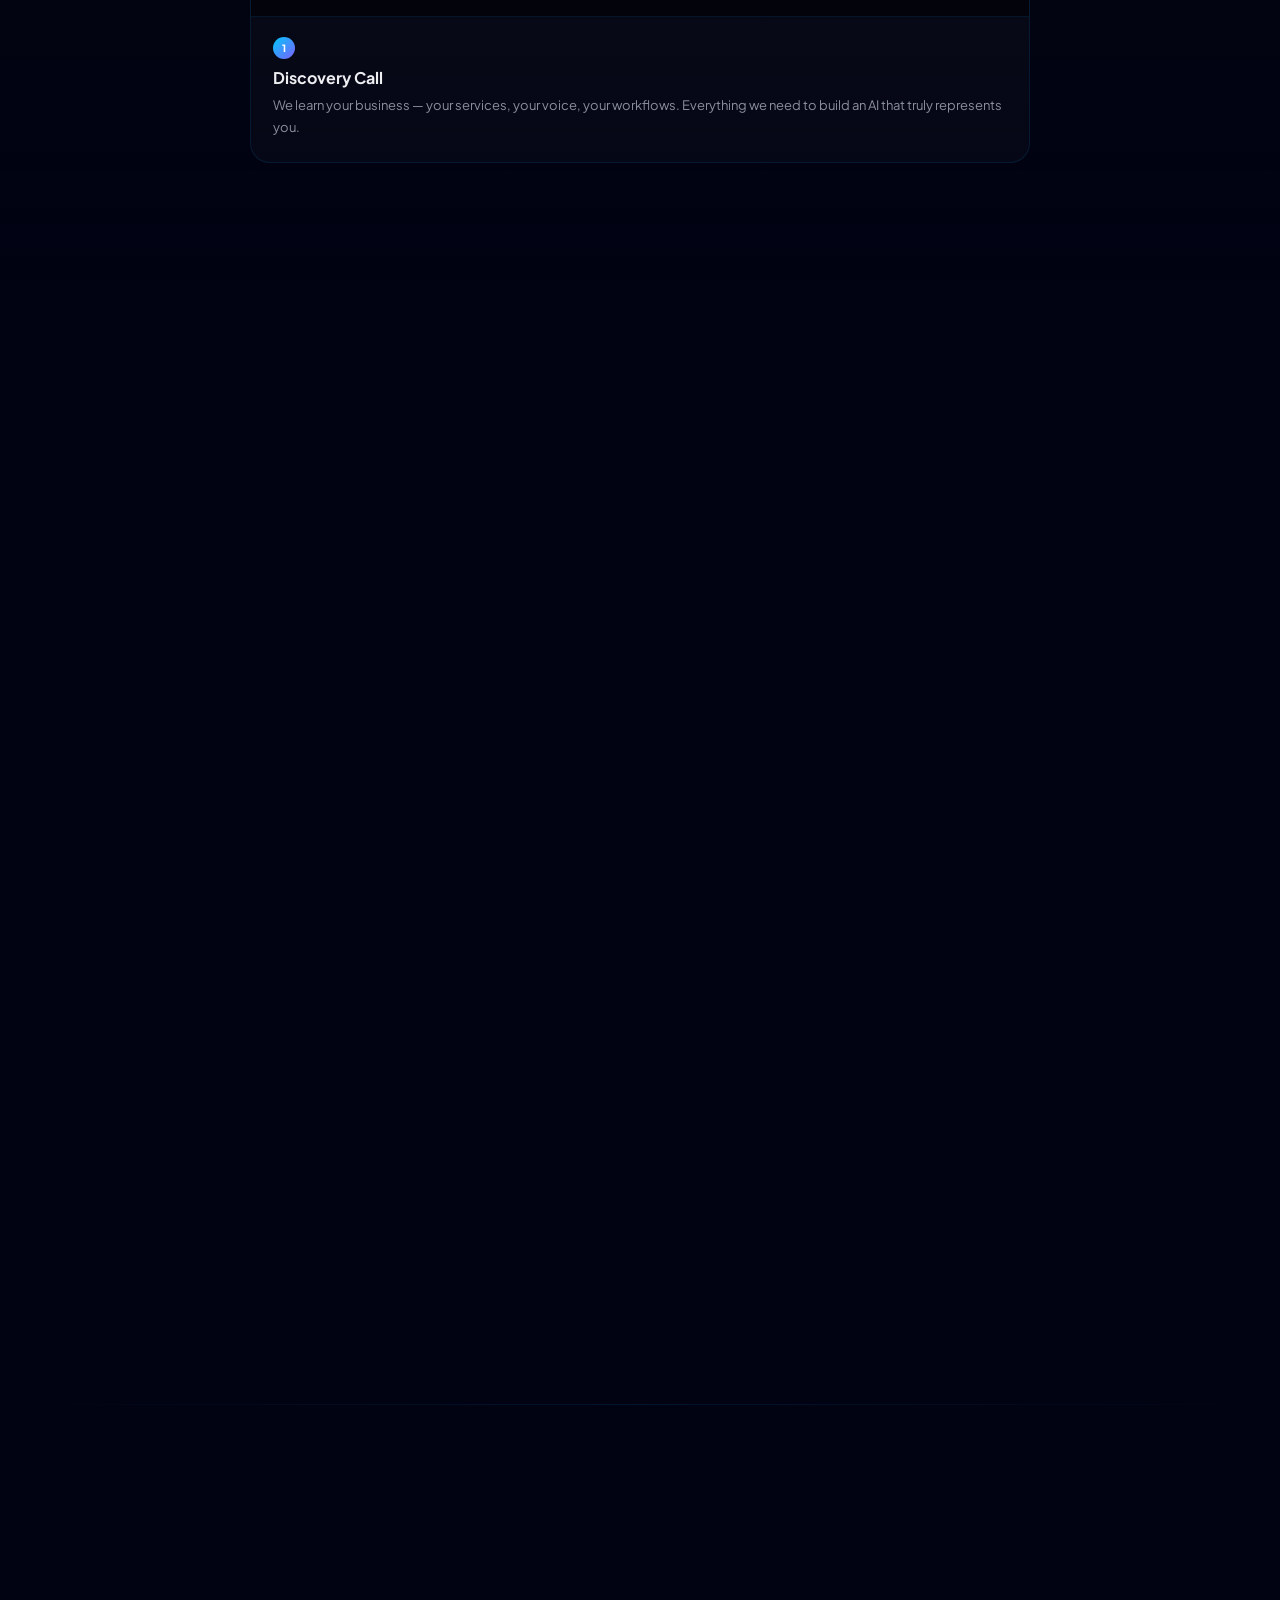
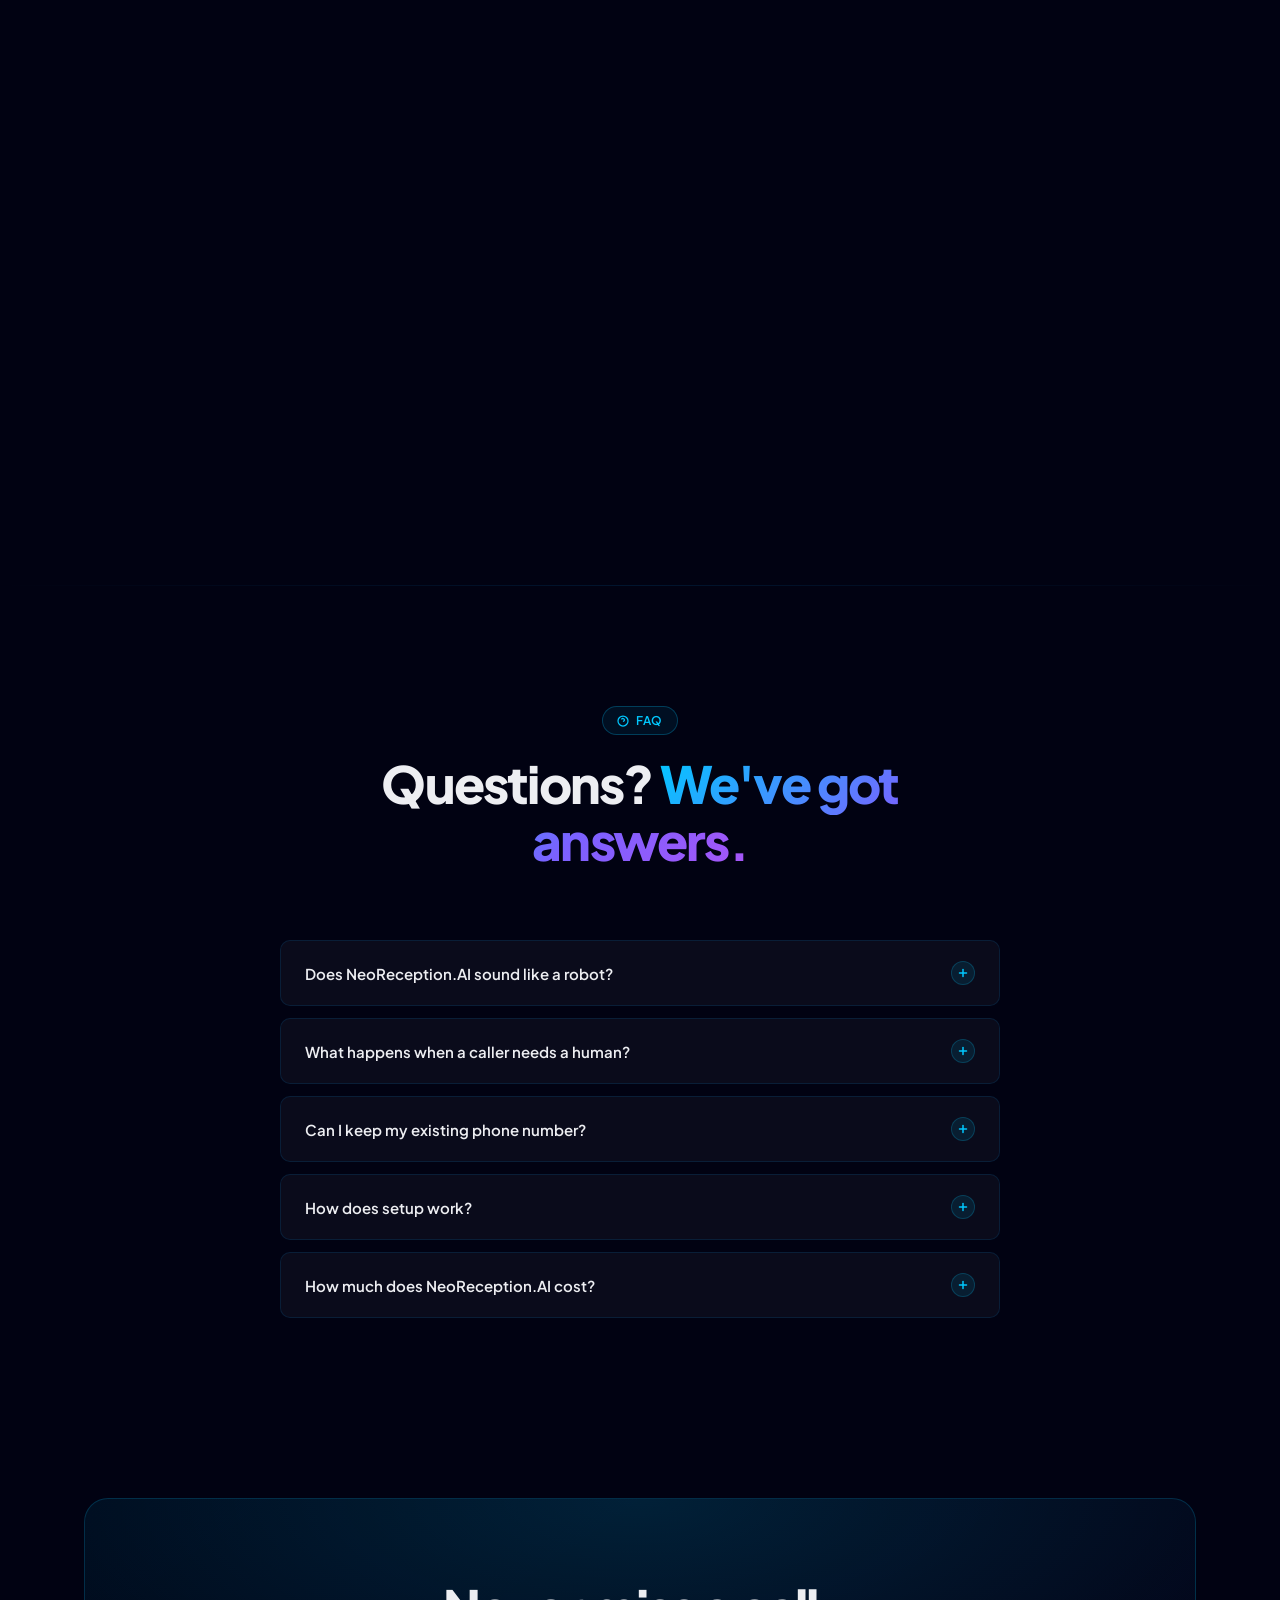
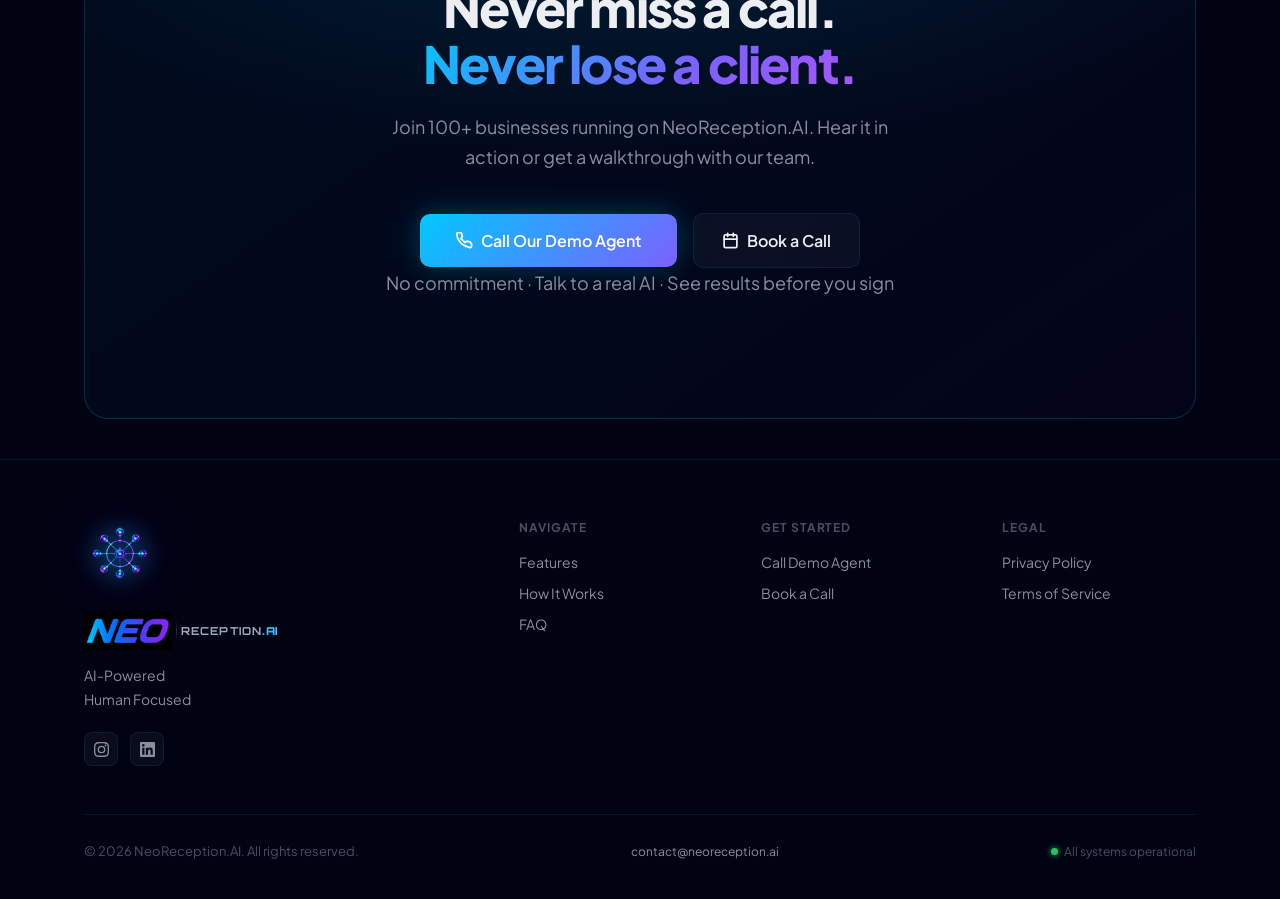
==== commit 146bedc1: "Performance optimization — canvas, CSS animations, blur, GPU layers Canvas: - Pre-render 70 stars to" ====
--- a/index.html
+++ b/index.html
@@ -182,9 +182,10 @@
     .blob {
       position: absolute;
       border-radius: 50%;
-      filter: blur(120px);
+      filter: blur(70px);
       opacity: 0.08;
       animation: float 20s ease-in-out infinite;
+      will-change: transform;
     }
     .blob-1 { width: 600px; height: 600px; background: var(--accent);   top: -200px; left: -100px; animation-duration: 22s; }
     .blob-2 { width: 500px; height: 500px; background: var(--accent-2); bottom: -150px; right: -100px; animation-duration: 18s; animation-delay: -7s; }
@@ -282,8 +283,8 @@
       z-index: 100;
       padding: 16px 0;
       background: rgba(3,3,6,0.92);
-      backdrop-filter: blur(20px);
-      -webkit-backdrop-filter: blur(20px);
+      backdrop-filter: blur(12px);
+      -webkit-backdrop-filter: blur(12px);
       transition: all 0.4s var(--ease);
     }
     nav.scrolled {
@@ -467,6 +468,7 @@
       background: radial-gradient(circle, rgba(0,70,220,0.42) 0%, rgba(0,50,180,0.22) 35%, rgba(0,30,140,0.07) 65%, transparent 80%);
       filter: blur(40px);
       animation: pulse-orb 7s ease-in-out infinite;
+      will-change: transform, opacity;
     }
     /* ─── CENTER DOT ─── */
     .orb {
@@ -492,14 +494,13 @@
       position: absolute;
       border-radius: 50%;
       border: 1px solid rgba(50,110,255,0.22);
+      will-change: transform;
     }
     .r1 { width:  90px; height:  90px; animation: spin 60s  linear infinite;         border-color: rgba(56,189,248,0.28); }
     .r2 { width: 170px; height: 170px; animation: spin 90s  linear infinite reverse; border-color: rgba(50,150,255,0.22); }
     .r3 { width: 250px; height: 250px; animation: spin 120s linear infinite;         border-color: rgba(45,130,255,0.19); }
     .r4 { width: 330px; height: 330px; animation: spin 100s linear infinite reverse; border-color: rgba(40,110,255,0.15); }
     .r5 { width: 410px; height: 410px; animation: spin 140s linear infinite;         border-color: rgba(35, 92,230,0.12); }
-    .r6 { width: 490px; height: 490px; animation: spin 115s linear infinite reverse; border-color: rgba(28, 76,210,0.09); }
-    .r7 { width: 575px; height: 575px; animation: spin 170s linear infinite;         border-color: rgba(22, 60,190,0.07); }
 
     /* ─── GLOW DOTS ─── */
     .orb-dot {
@@ -517,10 +518,6 @@
     .d4  { width: 6px; height: 6px; top:calc(50% -  35px); left:calc(50% +  95px); animation-delay:2.0s; }
     .d5  { width: 6px; height: 6px; top:calc(50% +  60px); left:calc(50% + 110px); animation-delay:0.4s; }
     .d6  { width: 7px; height: 7px; top:calc(50% + 155px); left:calc(50% - 120px); animation-delay:1.7s; }
-    .d7  { width: 5px; height: 5px; top:calc(50% + 105px); left:calc(50% + 195px); animation-delay:0.9s; }
-    .d8  { width: 7px; height: 7px; top:calc(50% + 255px); left:calc(50% -  25px); animation-delay:2.5s; }
-    .d9  { width: 6px; height: 6px; top:calc(50% + 215px); left:calc(50% + 165px); animation-delay:1.1s; }
-    .d10 { width: 5px; height: 5px; top:calc(50% +  20px); left:calc(50% + 255px); animation-delay:3.1s; }
     @keyframes dot-pulse {
       0%,100% { opacity: 0.55; transform: scale(1); }
       50%      { opacity: 1;   transform: scale(1.5); }
@@ -534,12 +531,13 @@
       border-radius: 32px;
       background: linear-gradient(145deg, rgba(0,200,255,0.2), rgba(123,97,255,0.2));
       border: 1px solid rgba(0,200,255,0.3);
-      backdrop-filter: blur(20px);
+      backdrop-filter: blur(12px);
       display: flex;
       align-items: center;
       justify-content: center;
       box-shadow: 0 0 60px rgba(0,200,255,0.25), 0 0 120px rgba(123,97,255,0.15);
       animation: breathe 3s ease-in-out infinite;
+      will-change: transform;
     }
     @keyframes breathe {
       0%,100% { box-shadow: 0 0 60px rgba(0,200,255,0.25), 0 0 120px rgba(123,97,255,0.15); }
@@ -552,8 +550,8 @@
       background: linear-gradient(135deg, rgba(4,6,22,0.96) 0%, rgba(6,8,28,0.94) 100%);
       border: 1px solid rgba(0,120,255,0.45);
       border-radius: 14px;
-      backdrop-filter: blur(24px);
-      -webkit-backdrop-filter: blur(24px);
+      backdrop-filter: blur(14px);
+      -webkit-backdrop-filter: blur(14px);
       padding: 13px 17px;
       font-size: 13px;
       white-space: nowrap;
@@ -1589,8 +1587,8 @@
       border: 1px solid rgba(0,160,255,0.28);
       border-radius: 16px;
       padding: 10px;
-      backdrop-filter: blur(24px);
-      -webkit-backdrop-filter: blur(24px);
+      backdrop-filter: blur(14px);
+      -webkit-backdrop-filter: blur(14px);
       box-shadow: 0 16px 50px rgba(0,0,0,0.65), 0 0 30px rgba(0,100,255,0.1);
       opacity: 0;
       pointer-events: none;
@@ -1765,8 +1763,14 @@
       .btn { font-size: 14px; padding: 12px 20px; }
     }
 
+    /* ── Respect reduced-motion preference ── */
     @media (prefers-reduced-motion: reduce) {
-      *, *::before, *::after { animation-duration: 0.01ms !important; transition-duration: 0.01ms !important; }
+      *, *::before, *::after {
+        animation-duration: 0.01ms !important;
+        animation-iteration-count: 1 !important;
+        transition-duration: 0.01ms !important;
+      }
+      #site-bg-canvas { display: none; }
     }
 
     /* ─── REVENUE CALCULATOR ─── */
@@ -2203,8 +2207,6 @@
         <div class="orb-ring r3"></div>
         <div class="orb-ring r4"></div>
         <div class="orb-ring r5"></div>
-        <div class="orb-ring r6"></div>
-        <div class="orb-ring r7"></div>
         <div class="orb"></div>
         <div class="orb-dot w d1"></div>
         <div class="orb-dot p d2"></div>
@@ -2212,10 +2214,6 @@
         <div class="orb-dot c d4"></div>
         <div class="orb-dot p d5"></div>
         <div class="orb-dot c d6"></div>
-        <div class="orb-dot c d7"></div>
-        <div class="orb-dot c d8"></div>
-        <div class="orb-dot p d9"></div>
-        <div class="orb-dot c d10"></div>
         <!-- Floating cards -->
         <div class="float-card fc-call">
           <div class="fc-header">
@@ -3078,19 +3076,41 @@
     const canvas = document.getElementById('site-bg-canvas');
     if (!canvas) return;
     const ctx = canvas.getContext('2d');
-    let W, H;
-    function resize() { W = canvas.width = window.innerWidth; H = canvas.height = window.innerHeight; }
+    let W, H, offscreen, offCtx;
+
+    // Pre-render stars once to an offscreen canvas
+    function buildStars() {
+      offscreen = document.createElement('canvas');
+      offscreen.width  = W;
+      offscreen.height = H;
+      offCtx = offscreen.getContext('2d');
+      const stars = Array.from({ length: 70 }, () => ({
+        x: Math.random() * W, y: Math.random() * H,
+        r: Math.random() * 1.0 + 0.2,
+        a: Math.random() * 0.30 + 0.06,
+      }));
+      stars.forEach(s => {
+        offCtx.beginPath();
+        offCtx.arc(s.x, s.y, s.r, 0, Math.PI * 2);
+        offCtx.fillStyle = `rgba(170,210,255,${s.a})`;
+        offCtx.fill();
+      });
+    }
+
+    function resize() {
+      W = canvas.width  = window.innerWidth;
+      H = canvas.height = window.innerHeight;
+      buildStars(); // rebuild star canvas on resize
+    }
     resize();
-    window.addEventListener('resize', resize, { passive: true });
-
-    // Stars
-    const stars = Array.from({ length: 110 }, () => ({
-      x: Math.random(), y: Math.random(),
-      r: Math.random() * 1.0 + 0.2,
-      a: Math.random() * 0.35 + 0.08,
-    }));
-
-    // Wide diagonal light beams
+
+    // Debounce resize
+    let resizeTimer;
+    window.addEventListener('resize', () => {
+      clearTimeout(resizeTimer);
+      resizeTimer = setTimeout(resize, 200);
+    }, { passive: true });
+
     const beams = [
       { xFrac: 0.18, speed: 0.38, w: 380, rgb: [70, 35, 210], baseA: 0.11 },
       { xFrac: 0.52, speed: 0.22, w: 260, rgb: [0, 110, 255], baseA: 0.08 },
@@ -3098,8 +3118,19 @@
     ];
 
     let t = 0;
-    function frame() {
-      t += 0.004;
+    let lastFrameTime = 0;
+    const TARGET_FPS = 24;
+    const FRAME_MS   = 1000 / TARGET_FPS;
+    let rafId;
+
+    function frame(now) {
+      rafId = requestAnimationFrame(frame);
+      if (document.hidden) return; // pause when tab not visible
+      const delta = now - lastFrameTime;
+      if (delta < FRAME_MS) return; // throttle to ~24fps
+      lastFrameTime = now - (delta % FRAME_MS);
+
+      t += 0.006; // slightly faster tick since we run at 24fps
       ctx.clearRect(0, 0, W, H);
 
       beams.forEach((b, i) => {
@@ -3107,26 +3138,21 @@
         const a = b.baseA + Math.sin(t * b.speed * 1.4 + i) * 0.025;
         ctx.save();
         ctx.translate(x, H * 0.5);
-        ctx.rotate(-0.64); // ~-37°
+        ctx.rotate(-0.64);
+        const [r, g, bl] = b.rgb;
         const grad = ctx.createLinearGradient(-b.w, 0, b.w, 0);
-        const [r, g, bl] = b.rgb;
-        grad.addColorStop(0, `rgba(${r},${g},${bl},0)`);
-        grad.addColorStop(0.5, `rgba(${r},${g},${bl},${a})`);
-        grad.addColorStop(1, `rgba(${r},${g},${bl},0)`);
+        grad.addColorStop(0,   `rgba(${r},${g},${bl},0)`);
+        grad.addColorStop(0.5, `rgba(${r},${g},${bl},${a.toFixed(3)})`);
+        grad.addColorStop(1,   `rgba(${r},${g},${bl},0)`);
         ctx.fillStyle = grad;
         ctx.fillRect(-b.w, -H * 2, b.w * 2, H * 4);
         ctx.restore();
       });
 
-      stars.forEach(s => {
-        ctx.beginPath();
-        ctx.arc(s.x * W, s.y * H, s.r, 0, Math.PI * 2);
-        ctx.fillStyle = `rgba(170,210,255,${s.a})`;
-        ctx.fill();
-      });
-
-      requestAnimationFrame(frame);
-    }
+      // Stamp pre-rendered stars
+      ctx.drawImage(offscreen, 0, 0);
+    }
+
     requestAnimationFrame(frame);
   })();
 </script>
